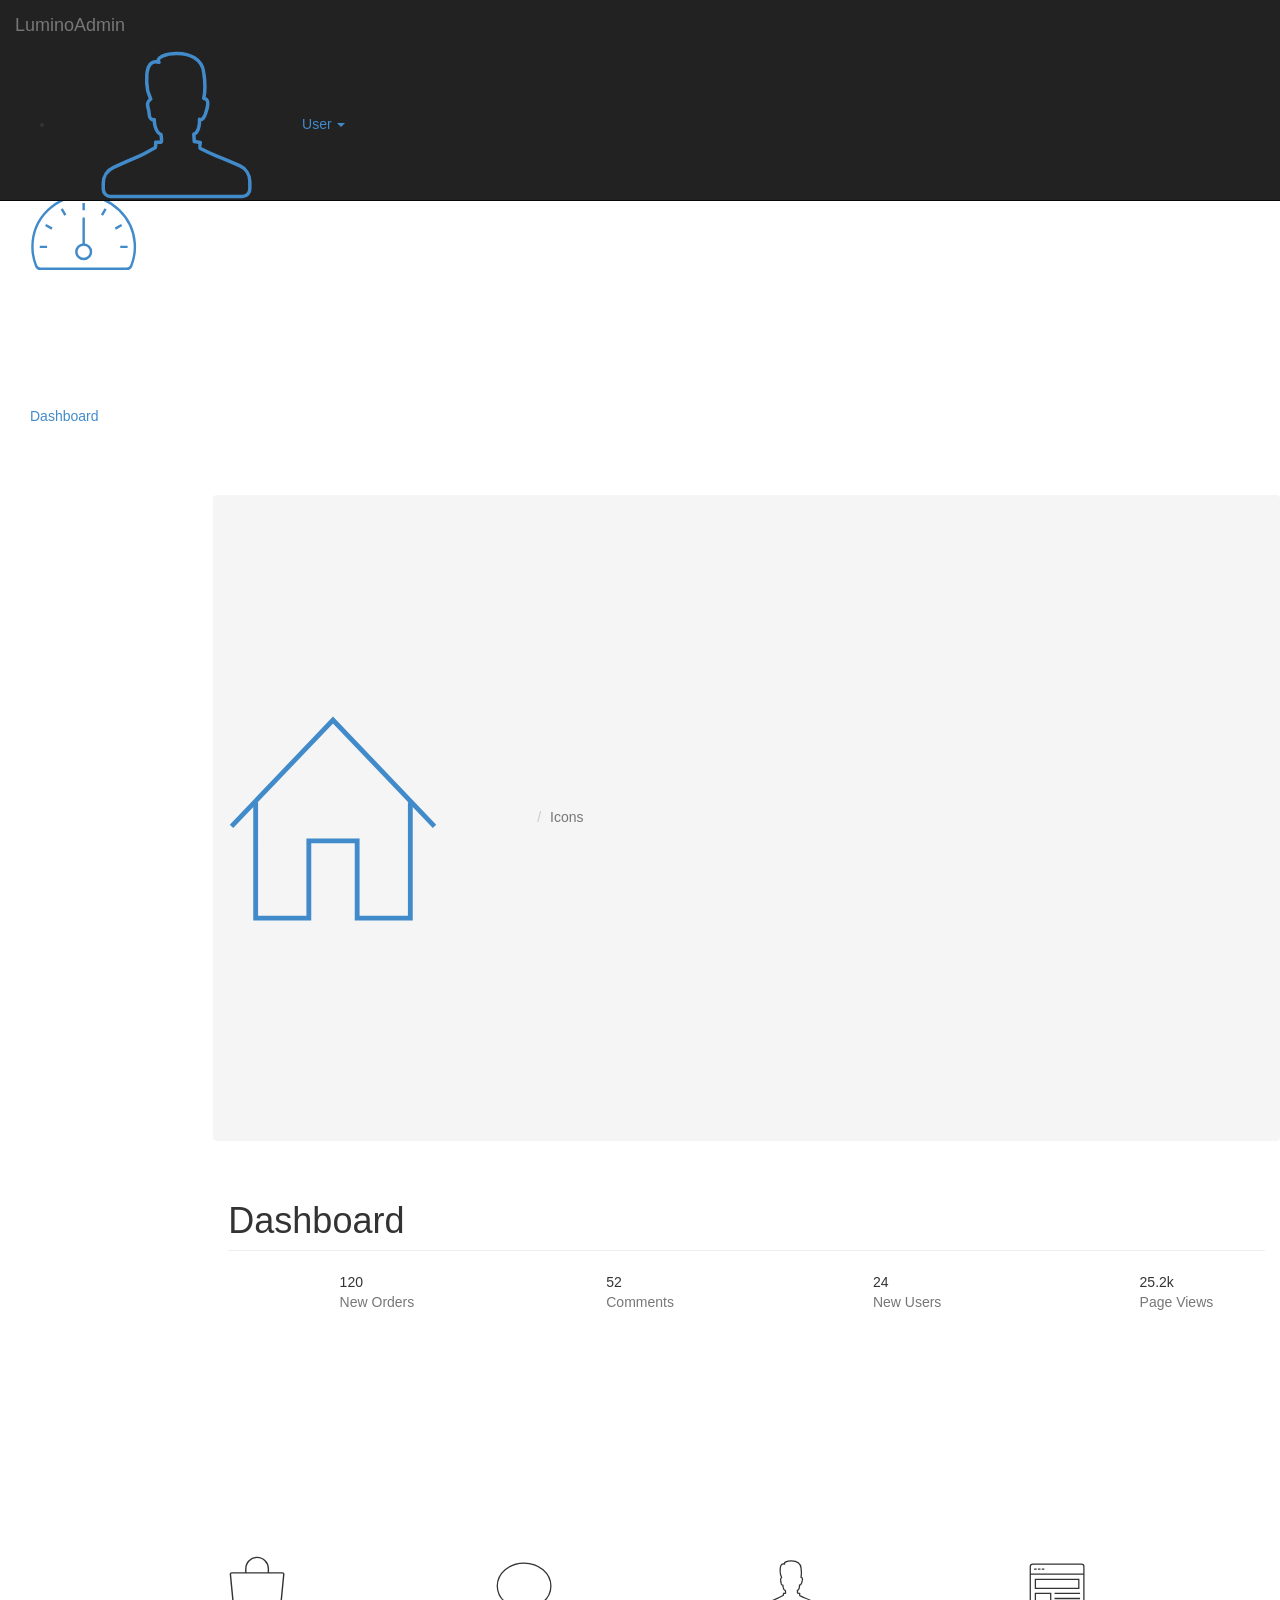
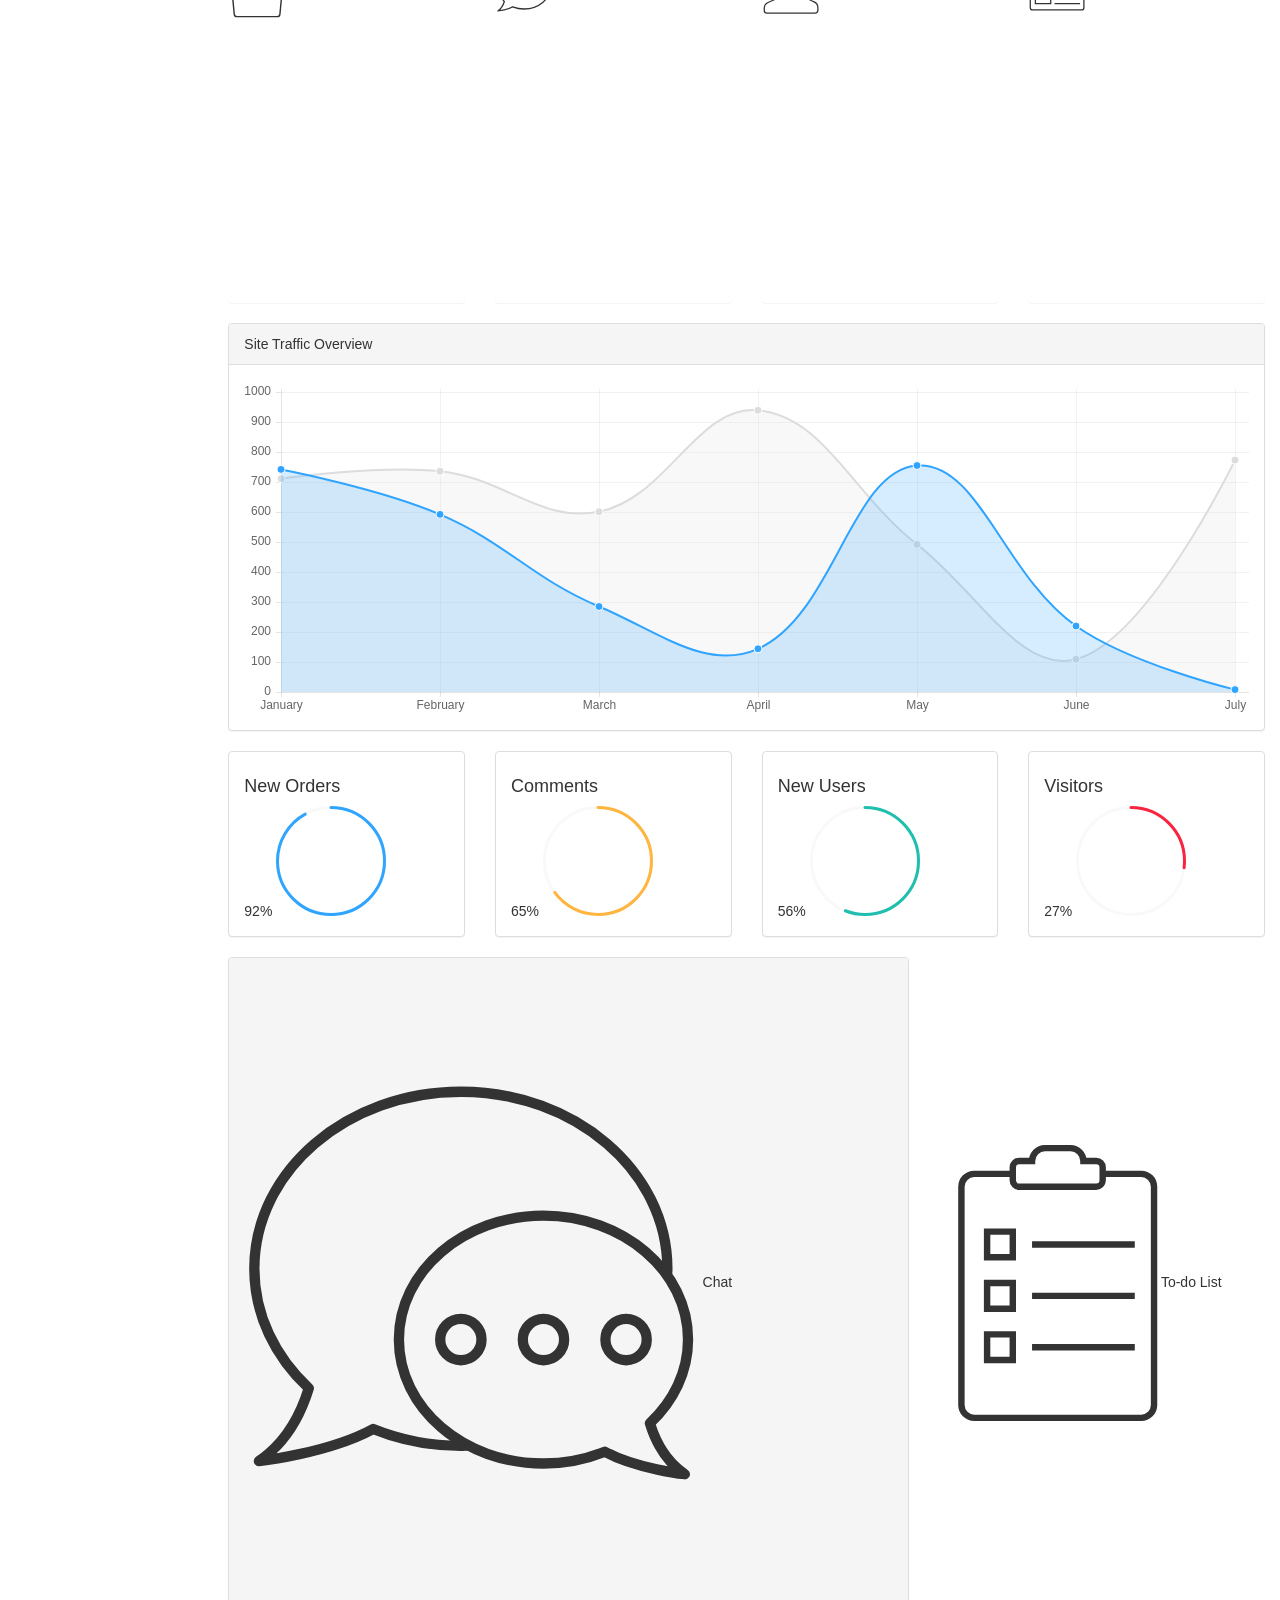
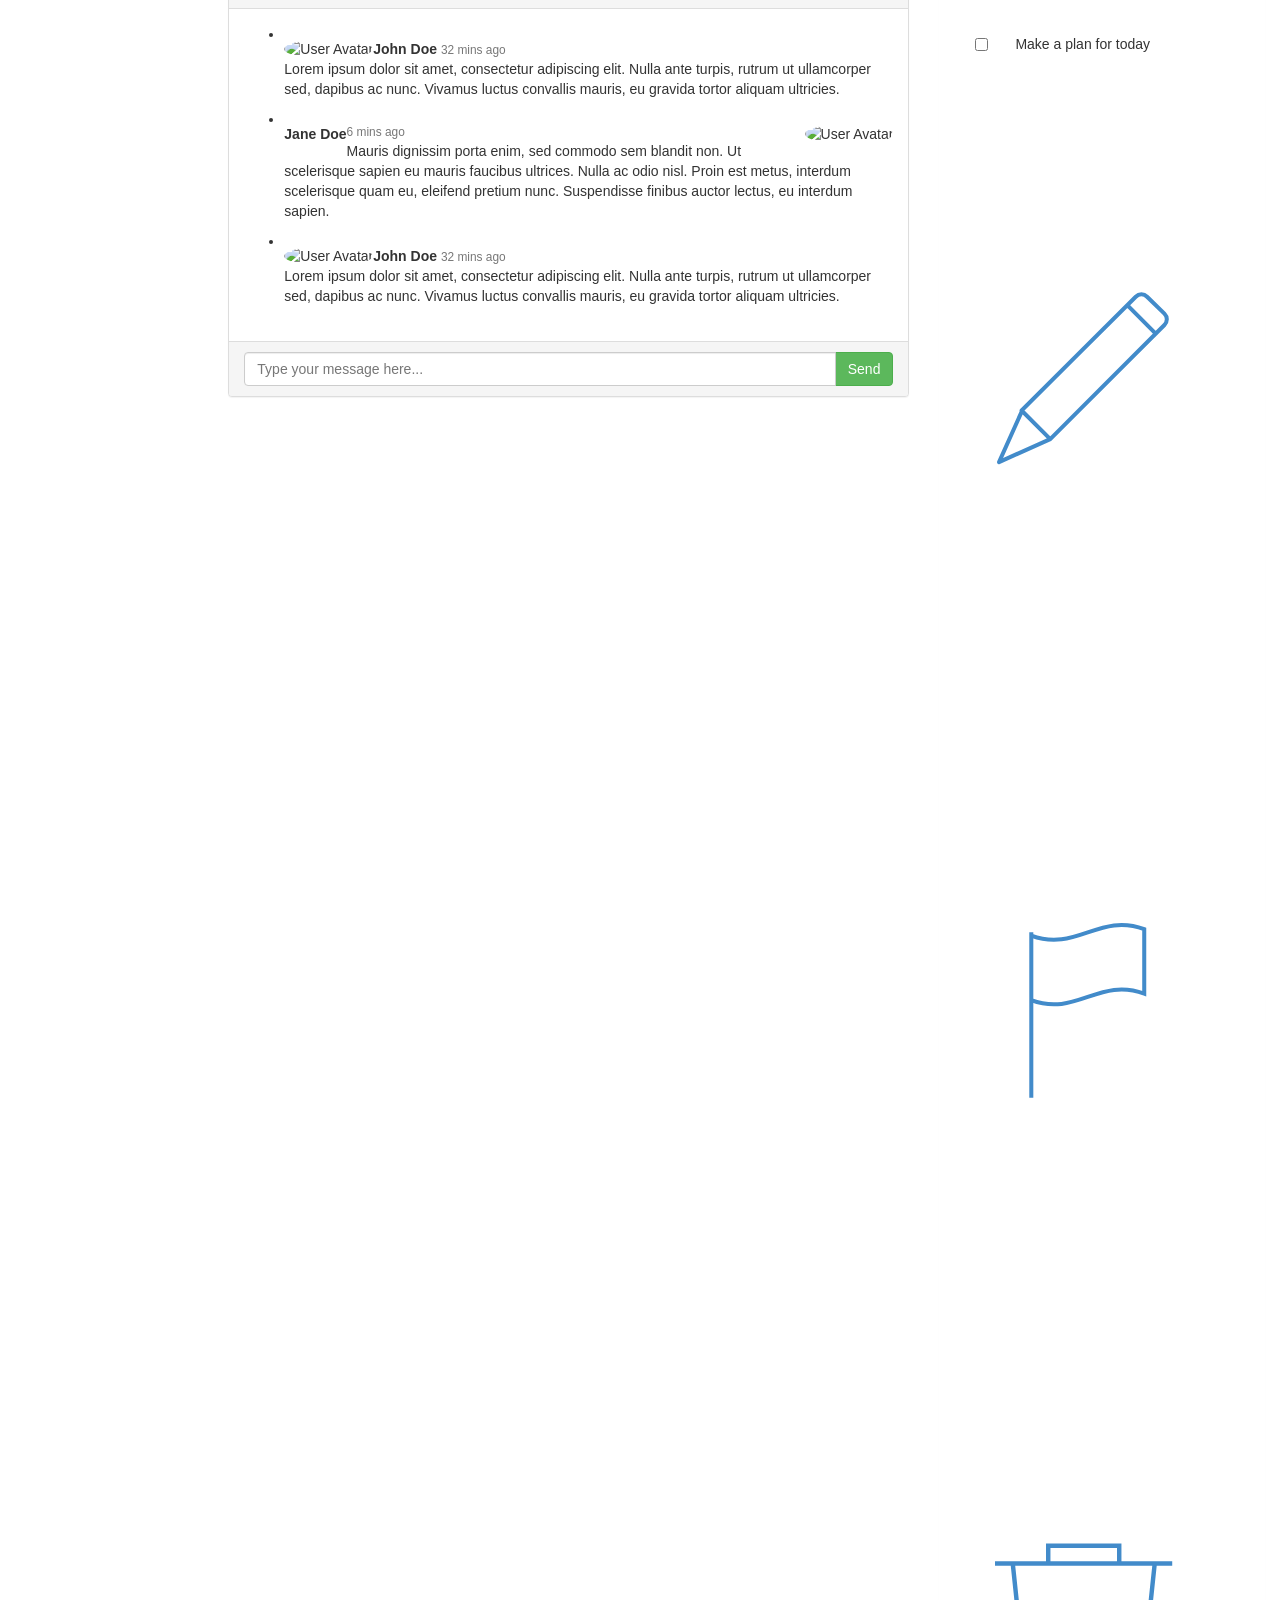
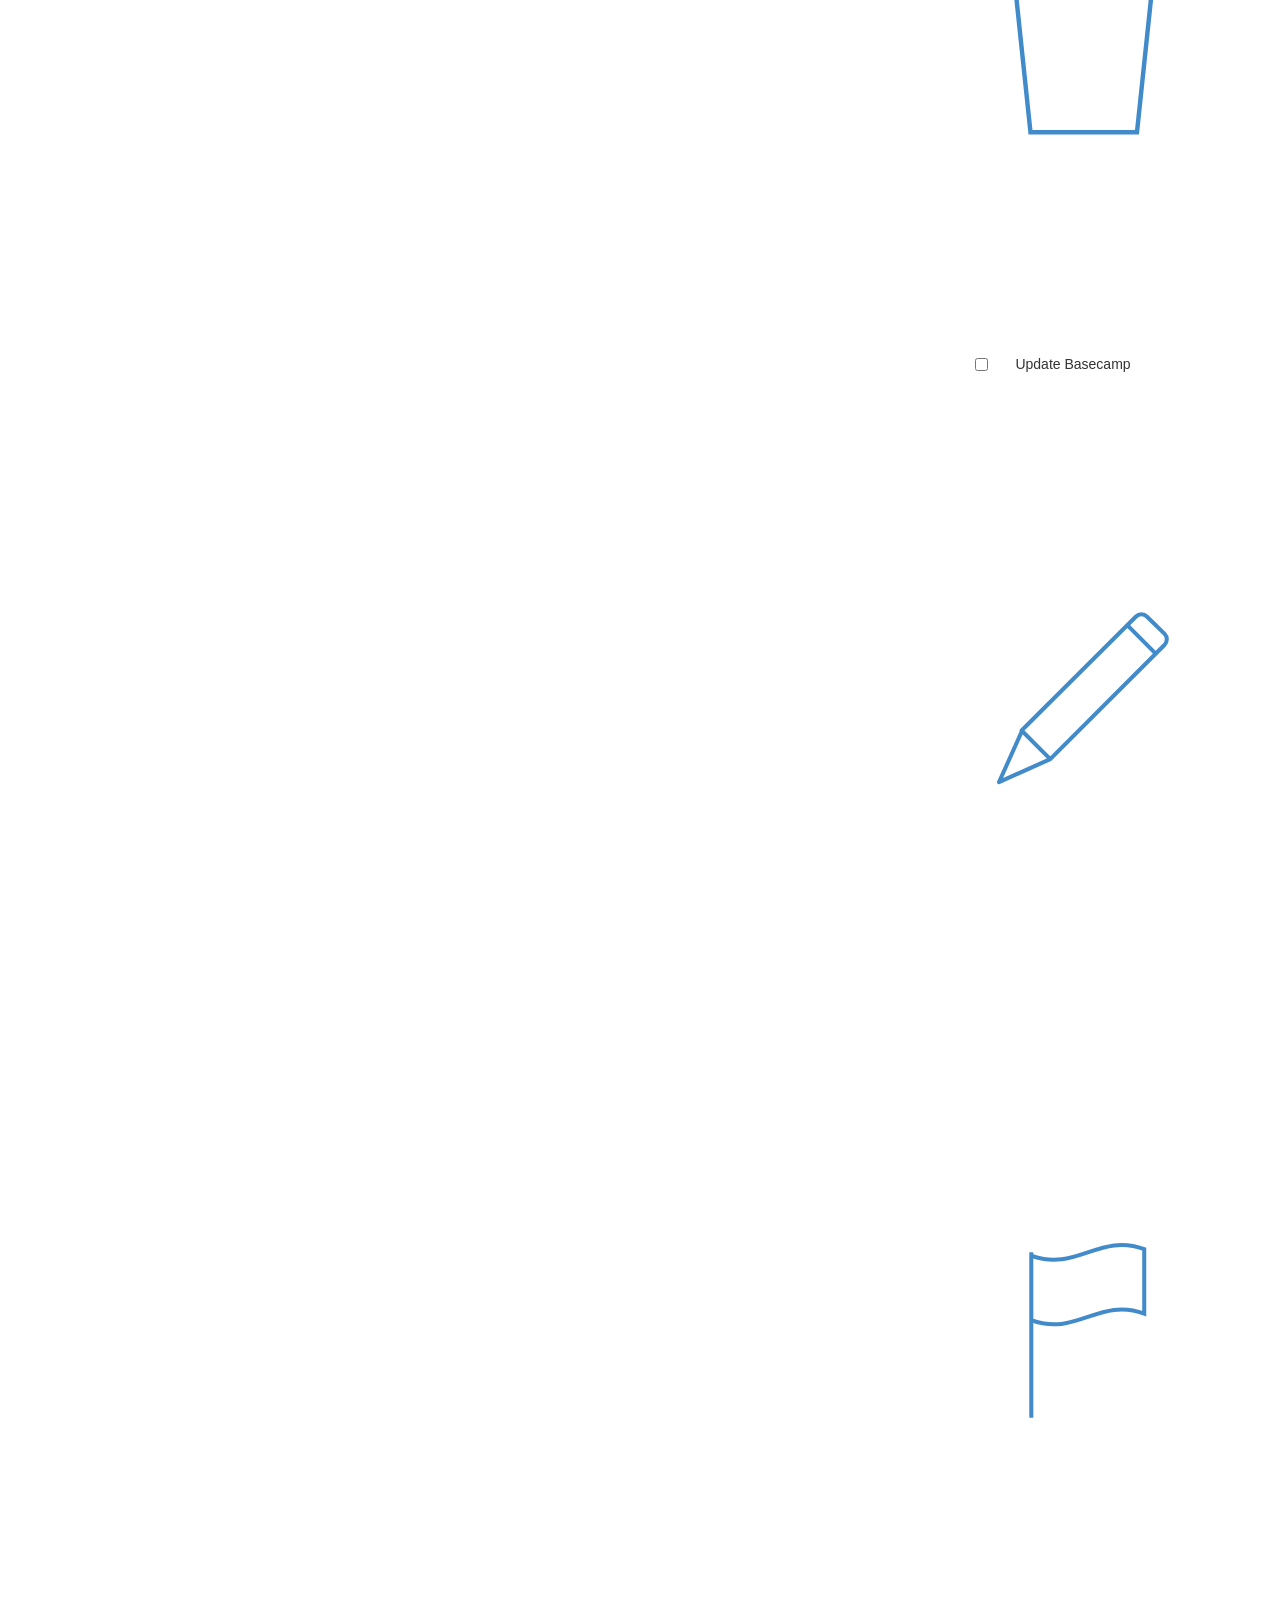
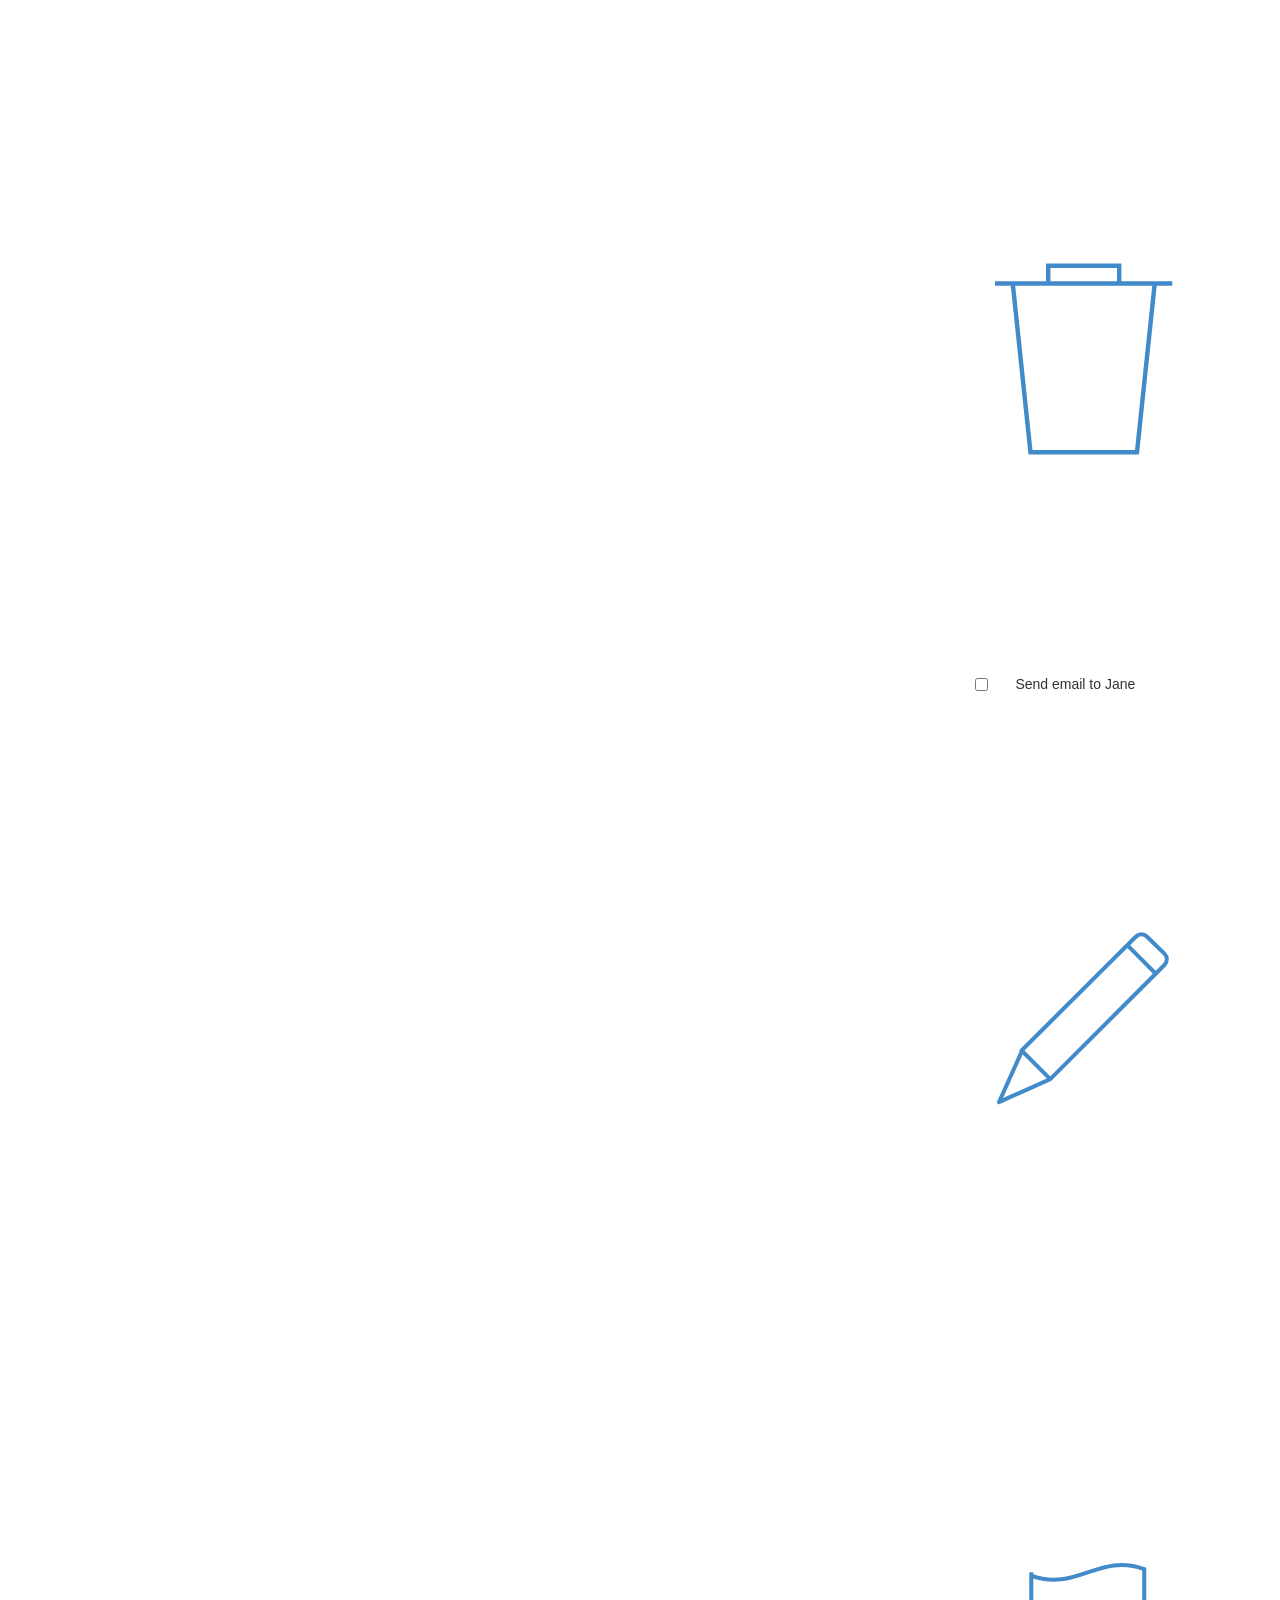
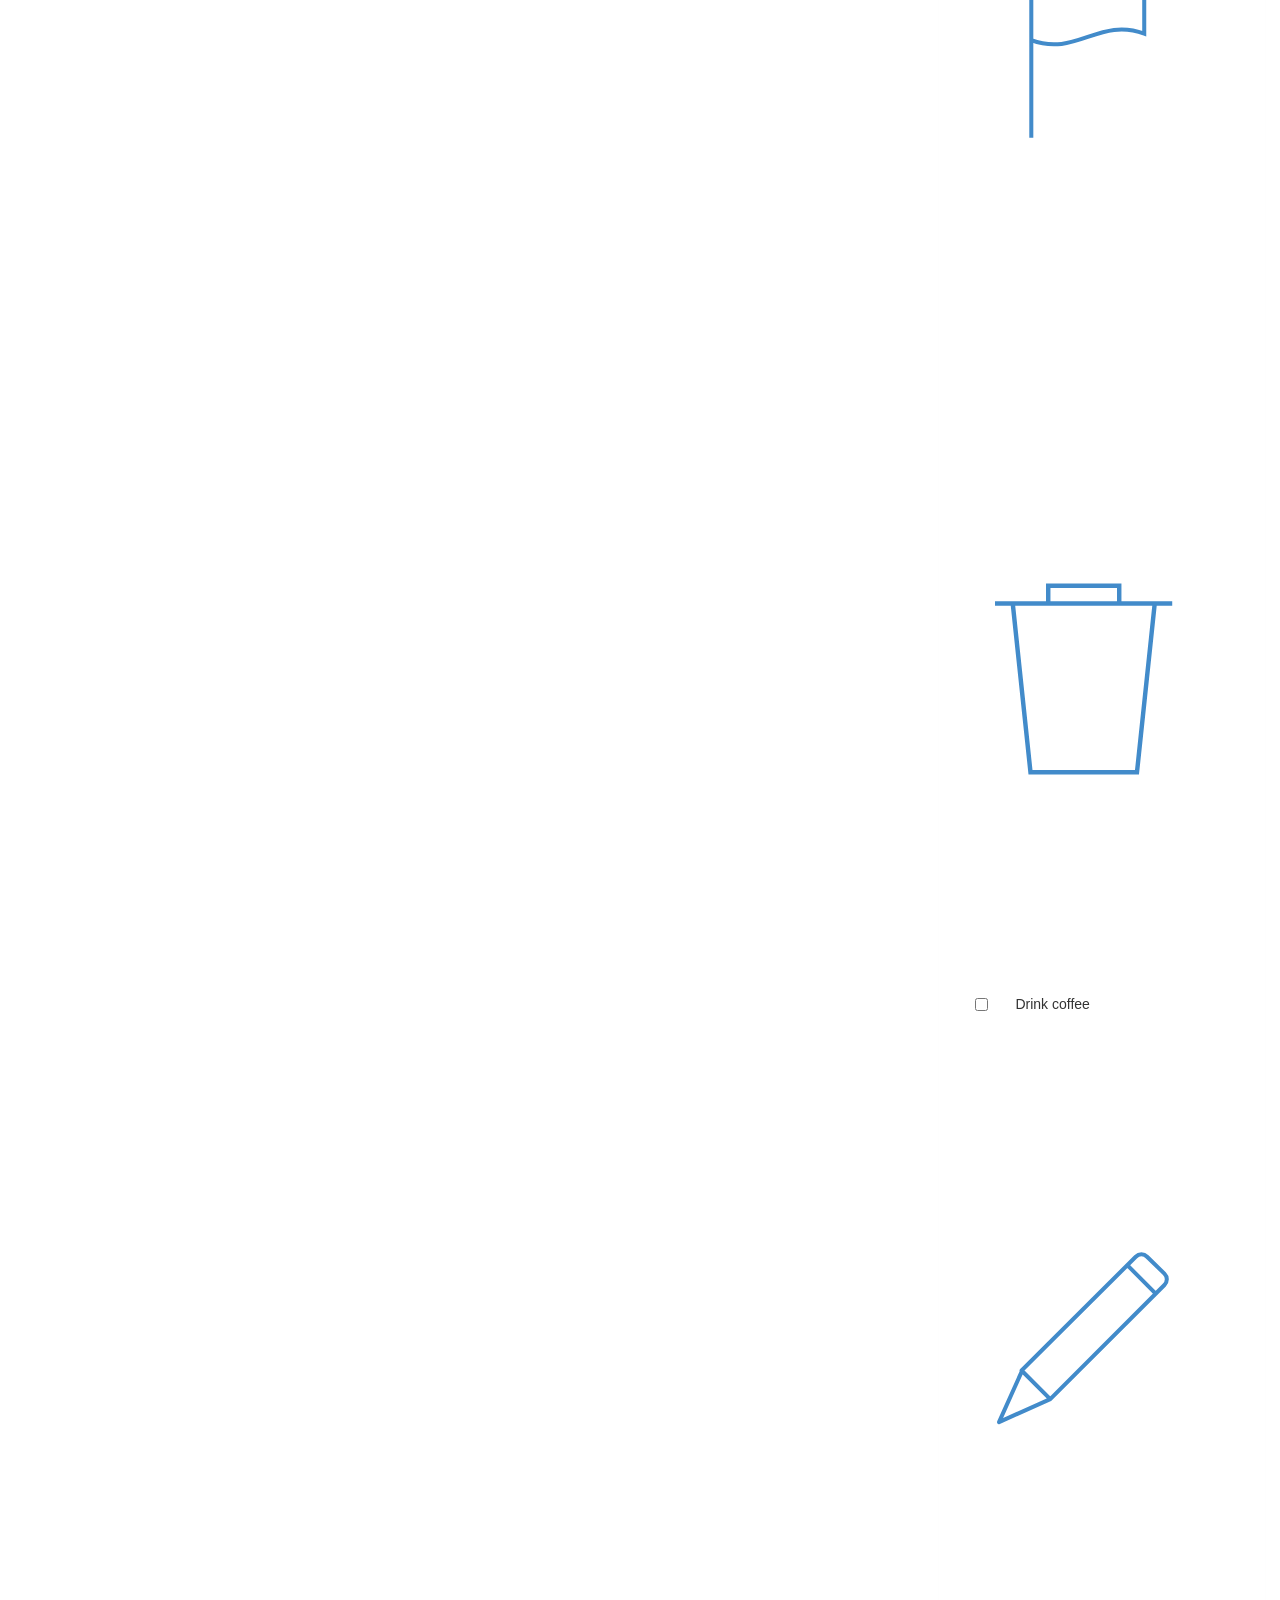
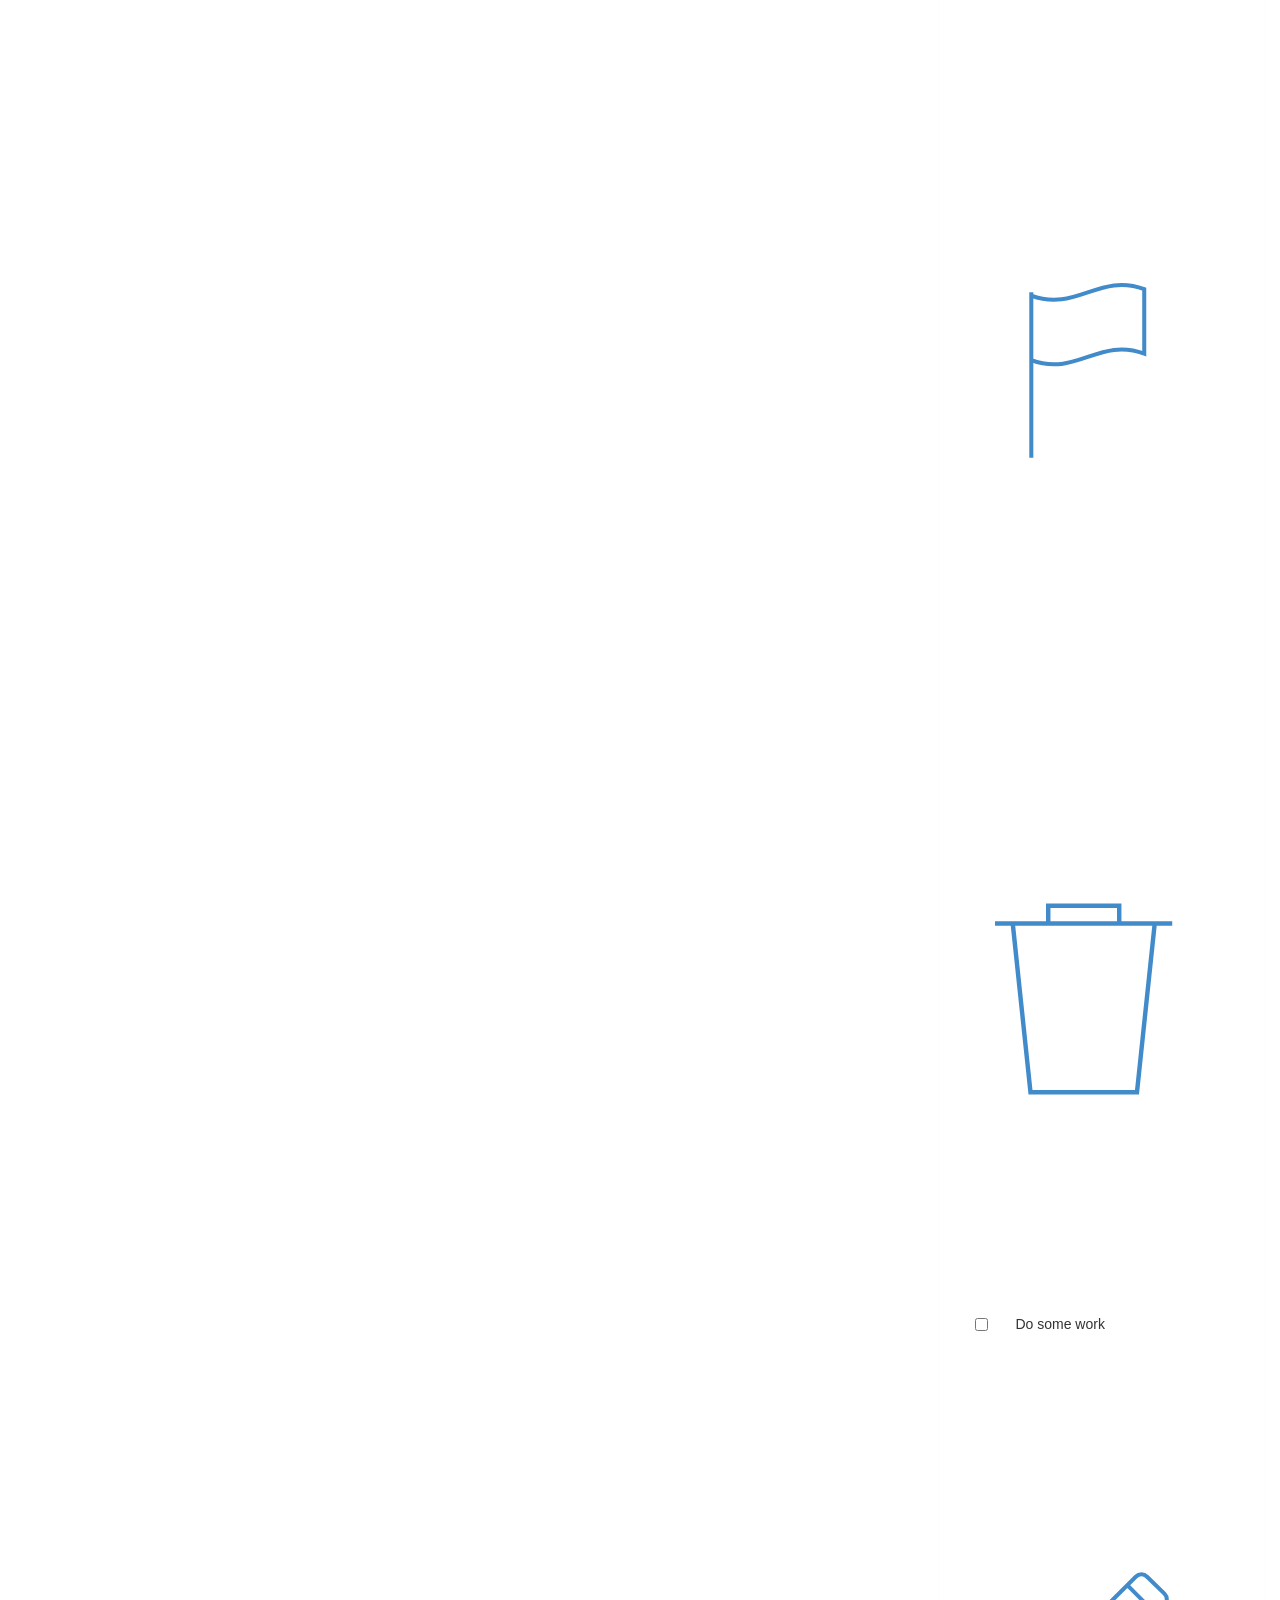
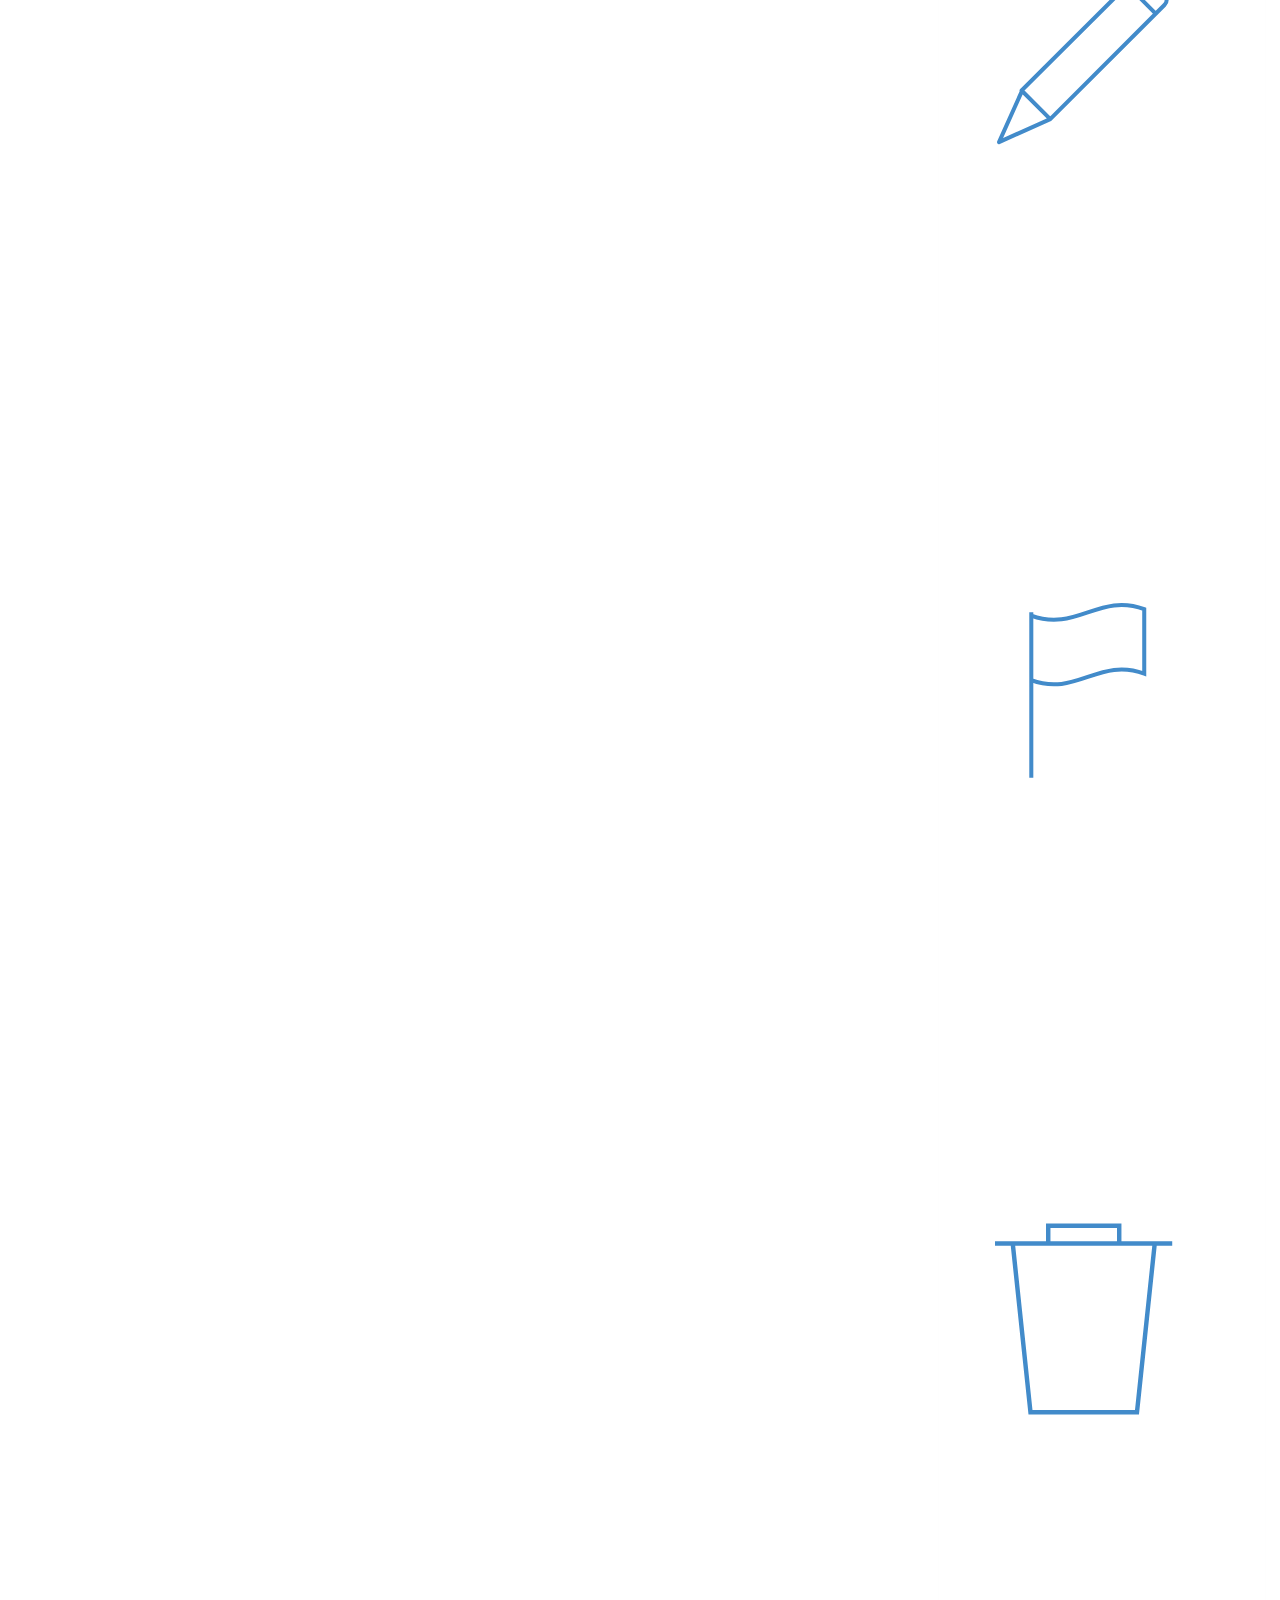
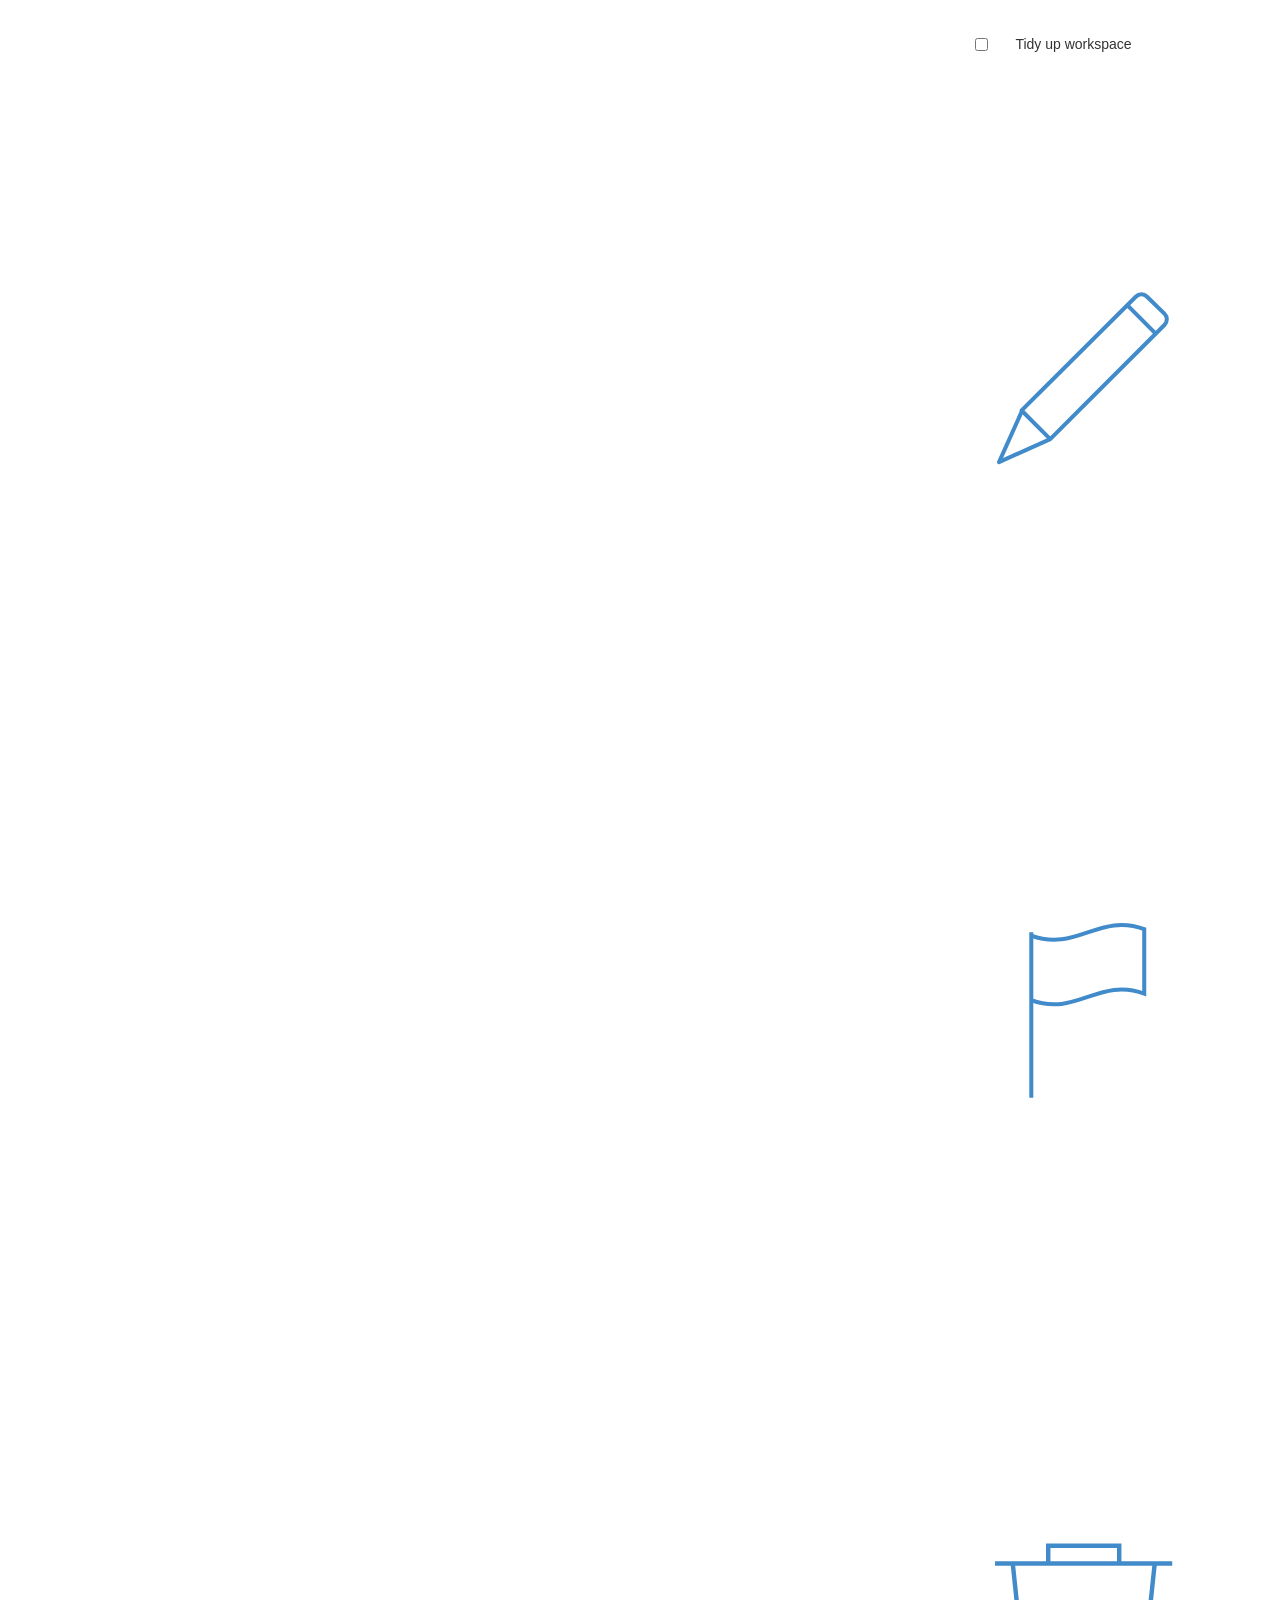
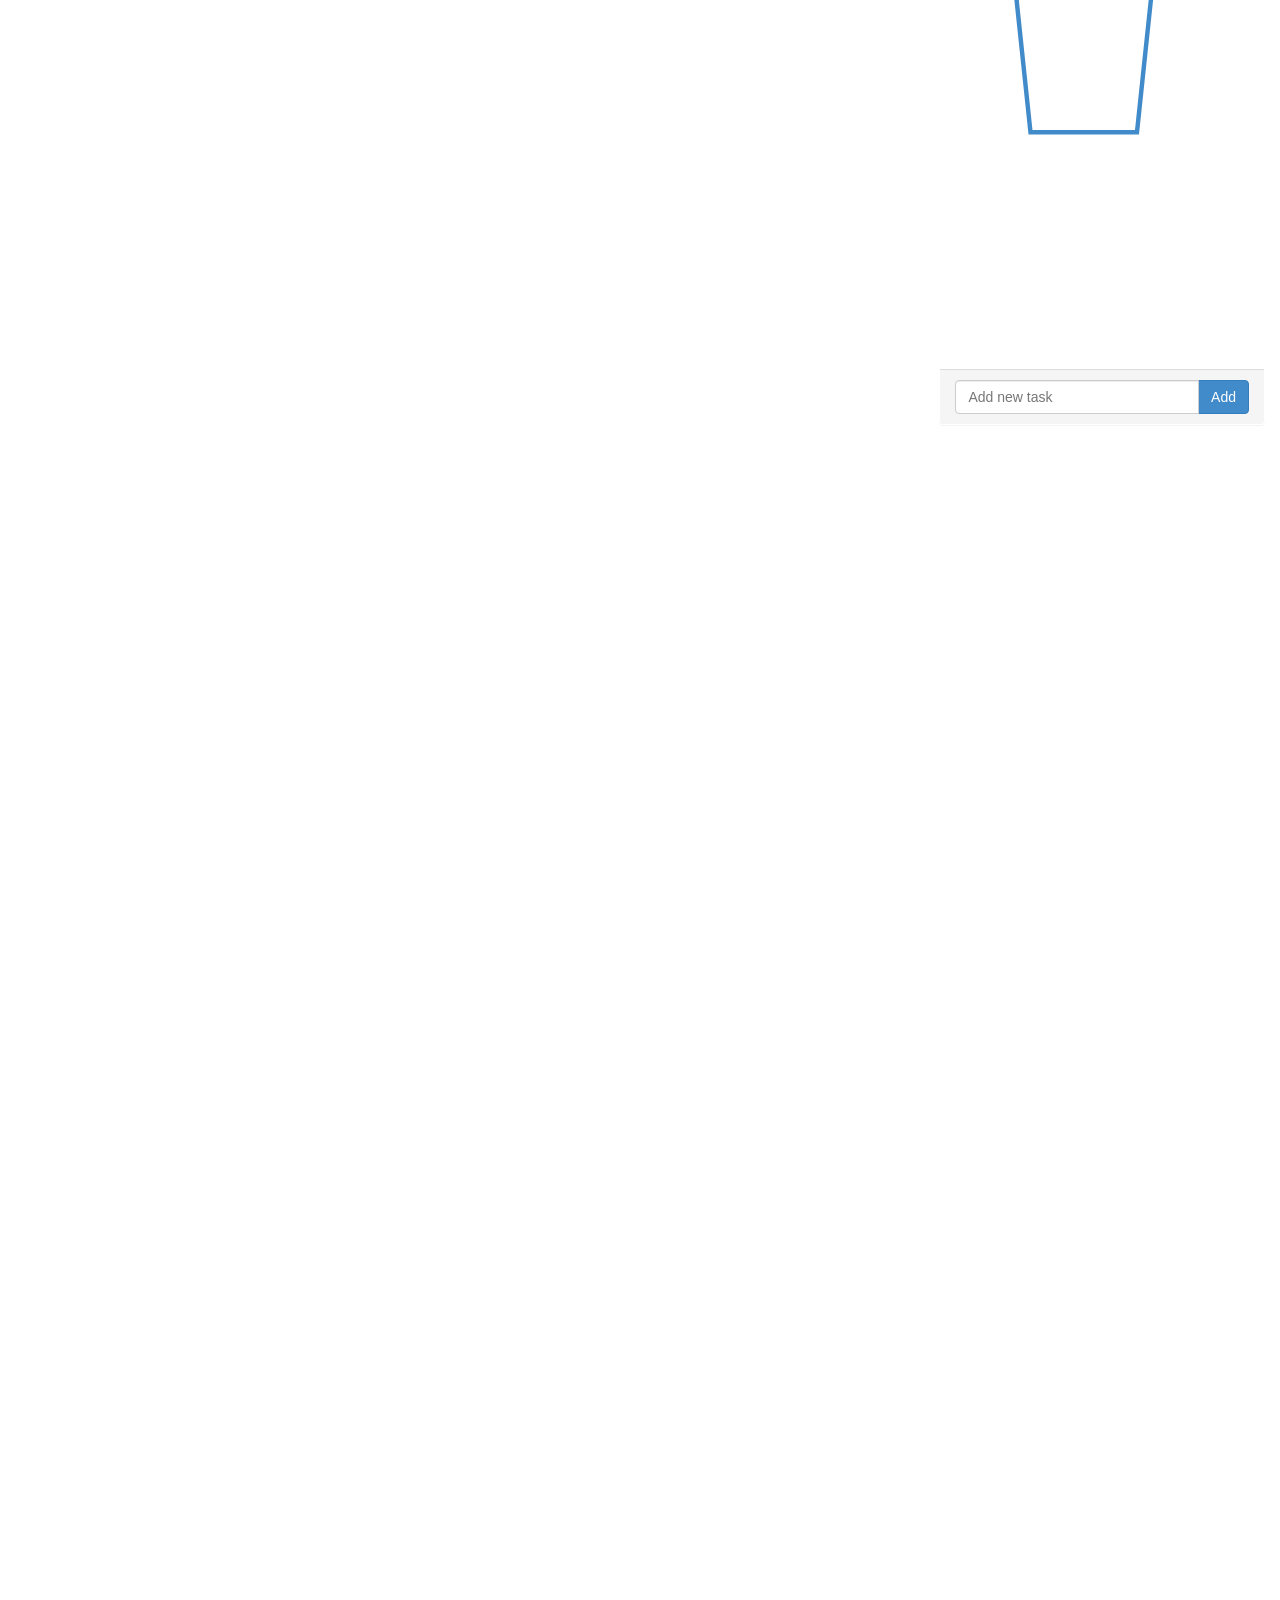
==== assets/index.html @ 972f6ddd "Reset laravel" ====
<<<<<<< HEAD
<!DOCTYPE html>
<html>
<head>
<meta charset="utf-8">
<meta name="viewport" content="width=device-width, initial-scale=1">
<title>Lumino - Dashboard</title>

<link href="css/bootstrap.min.css" rel="stylesheet">
<link href="css/datepicker3.css" rel="stylesheet">
<link href="css/styles.css" rel="stylesheet">

<!--Icons-->
<script src="js/lumino.glyphs.js"></script>

<!--[if lt IE 9]>
<script src="js/html5shiv.js"></script>
<script src="js/respond.min.js"></script>
<![endif]-->

</head>

=======
<!DOCTYPE html>
<html>
<head>
<meta charset="utf-8">
<meta name="viewport" content="width=device-width, initial-scale=1">
<title>Lumino - Dashboard</title>

<link href="css/bootstrap.min.css" rel="stylesheet">
<link href="css/datepicker3.css" rel="stylesheet">
<link href="css/styles.css" rel="stylesheet">

<!--Icons-->
<script src="js/lumino.glyphs.js"></script>

<!--[if lt IE 9]>
<script src="js/html5shiv.js"></script>
<script src="js/respond.min.js"></script>
<![endif]-->

</head>

>>>>>>> b8e1cbd99160a5d4d26af44c4f07da8652b2cd90
<body>
	<nav class="navbar navbar-inverse navbar-fixed-top" role="navigation">
		<div class="container-fluid">
			<div class="navbar-header">
				<button type="button" class="navbar-toggle collapsed" data-toggle="collapse" data-target="#sidebar-collapse">
					<span class="sr-only">Toggle navigation</span>
					<span class="icon-bar"></span>
					<span class="icon-bar"></span>
					<span class="icon-bar"></span>
				</button>
				<a class="navbar-brand" href="#"><span>Lumino</span>Admin</a>
				<ul class="user-menu">
					<li class="dropdown pull-right">
						<a href="#" class="dropdown-toggle" data-toggle="dropdown"><svg class="glyph stroked male-user"><use xlink:href="#stroked-male-user"></use></svg> User <span class="caret"></span></a>
						<ul class="dropdown-menu" role="menu">
							<li><a href="#"><svg class="glyph stroked male-user"><use xlink:href="#stroked-male-user"></use></svg> Profile</a></li>
							<li><a href="#"><svg class="glyph stroked gear"><use xlink:href="#stroked-gear"></use></svg> Settings</a></li>
							<li><a href="#"><svg class="glyph stroked cancel"><use xlink:href="#stroked-cancel"></use></svg> Logout</a></li>
						</ul>
					</li>
				</ul>
			</div>
							
		</div><!-- /.container-fluid -->
	</nav>
		
	<div id="sidebar-collapse" class="col-sm-3 col-lg-2 sidebar">
		<form role="search">
			<div class="form-group">
				<input type="text" class="form-control" placeholder="Search">
			</div>
		</form>
		<ul class="nav menu">
			<li class="active"><a href="index.html"><svg class="glyph stroked dashboard-dial"><use xlink:href="#stroked-dashboard-dial"></use></svg> Dashboard</a></li>
			<li><a href="widgets.html"><svg class="glyph stroked calendar"><use xlink:href="#stroked-calendar"></use></svg> Widgets</a></li>
			<li><a href="charts.html"><svg class="glyph stroked line-graph"><use xlink:href="#stroked-line-graph"></use></svg> Charts</a></li>
			<li><a href="tables.html"><svg class="glyph stroked table"><use xlink:href="#stroked-table"></use></svg> Tables</a></li>
			<li><a href="forms.html"><svg class="glyph stroked pencil"><use xlink:href="#stroked-pencil"></use></svg> Forms</a></li>
			<li><a href="panels.html"><svg class="glyph stroked app-window"><use xlink:href="#stroked-app-window"></use></svg> Alerts &amp; Panels</a></li>
			<li><a href="icons.html"><svg class="glyph stroked star"><use xlink:href="#stroked-star"></use></svg> Icons</a></li>
			<li class="parent ">
				<a href="#">
					<span data-toggle="collapse" href="#sub-item-1"><svg class="glyph stroked chevron-down"><use xlink:href="#stroked-chevron-down"></use></svg></span> Dropdown 
				</a>
				<ul class="children collapse" id="sub-item-1">
					<li>
						<a class="" href="#">
							<svg class="glyph stroked chevron-right"><use xlink:href="#stroked-chevron-right"></use></svg> Sub Item 1
						</a>
					</li>
					<li>
						<a class="" href="#">
							<svg class="glyph stroked chevron-right"><use xlink:href="#stroked-chevron-right"></use></svg> Sub Item 2
						</a>
					</li>
					<li>
						<a class="" href="#">
							<svg class="glyph stroked chevron-right"><use xlink:href="#stroked-chevron-right"></use></svg> Sub Item 3
						</a>
					</li>
				</ul>
			</li>
			<li role="presentation" class="divider"></li>
			<li><a href="login.html"><svg class="glyph stroked male-user"><use xlink:href="#stroked-male-user"></use></svg> Login Page</a></li>
		</ul>

	</div><!--/.sidebar-->
		
	<div class="col-sm-9 col-sm-offset-3 col-lg-10 col-lg-offset-2 main">			
		<div class="row">
			<ol class="breadcrumb">
				<li><a href="#"><svg class="glyph stroked home"><use xlink:href="#stroked-home"></use></svg></a></li>
				<li class="active">Icons</li>
			</ol>
		</div><!--/.row-->
		
		<div class="row">
			<div class="col-lg-12">
				<h1 class="page-header">Dashboard</h1>
			</div>
		</div><!--/.row-->
		
		<div class="row">
			<div class="col-xs-12 col-md-6 col-lg-3">
				<div class="panel panel-blue panel-widget ">
					<div class="row no-padding">
						<div class="col-sm-3 col-lg-5 widget-left">
							<svg class="glyph stroked bag"><use xlink:href="#stroked-bag"></use></svg>
						</div>
						<div class="col-sm-9 col-lg-7 widget-right">
							<div class="large">120</div>
							<div class="text-muted">New Orders</div>
						</div>
					</div>
				</div>
			</div>
			<div class="col-xs-12 col-md-6 col-lg-3">
				<div class="panel panel-orange panel-widget">
					<div class="row no-padding">
						<div class="col-sm-3 col-lg-5 widget-left">
							<svg class="glyph stroked empty-message"><use xlink:href="#stroked-empty-message"></use></svg>
						</div>
						<div class="col-sm-9 col-lg-7 widget-right">
							<div class="large">52</div>
							<div class="text-muted">Comments</div>
						</div>
					</div>
				</div>
			</div>
			<div class="col-xs-12 col-md-6 col-lg-3">
				<div class="panel panel-teal panel-widget">
					<div class="row no-padding">
						<div class="col-sm-3 col-lg-5 widget-left">
							<svg class="glyph stroked male-user"><use xlink:href="#stroked-male-user"></use></svg>
						</div>
						<div class="col-sm-9 col-lg-7 widget-right">
							<div class="large">24</div>
							<div class="text-muted">New Users</div>
						</div>
					</div>
				</div>
			</div>
			<div class="col-xs-12 col-md-6 col-lg-3">
				<div class="panel panel-red panel-widget">
					<div class="row no-padding">
						<div class="col-sm-3 col-lg-5 widget-left">
							<svg class="glyph stroked app-window-with-content"><use xlink:href="#stroked-app-window-with-content"></use></svg>
						</div>
						<div class="col-sm-9 col-lg-7 widget-right">
							<div class="large">25.2k</div>
							<div class="text-muted">Page Views</div>
						</div>
					</div>
				</div>
			</div>
		</div><!--/.row-->
		
		<div class="row">
			<div class="col-lg-12">
				<div class="panel panel-default">
					<div class="panel-heading">Site Traffic Overview</div>
					<div class="panel-body">
						<div class="canvas-wrapper">
							<canvas class="main-chart" id="line-chart" height="200" width="600"></canvas>
						</div>
					</div>
				</div>
			</div>
		</div><!--/.row-->
		
		<div class="row">
			<div class="col-xs-6 col-md-3">
				<div class="panel panel-default">
					<div class="panel-body easypiechart-panel">
						<h4>New Orders</h4>
						<div class="easypiechart" id="easypiechart-blue" data-percent="92" ><span class="percent">92%</span>
						</div>
					</div>
				</div>
			</div>
			<div class="col-xs-6 col-md-3">
				<div class="panel panel-default">
					<div class="panel-body easypiechart-panel">
						<h4>Comments</h4>
						<div class="easypiechart" id="easypiechart-orange" data-percent="65" ><span class="percent">65%</span>
						</div>
					</div>
				</div>
			</div>
			<div class="col-xs-6 col-md-3">
				<div class="panel panel-default">
					<div class="panel-body easypiechart-panel">
						<h4>New Users</h4>
						<div class="easypiechart" id="easypiechart-teal" data-percent="56" ><span class="percent">56%</span>
						</div>
					</div>
				</div>
			</div>
			<div class="col-xs-6 col-md-3">
				<div class="panel panel-default">
					<div class="panel-body easypiechart-panel">
						<h4>Visitors</h4>
						<div class="easypiechart" id="easypiechart-red" data-percent="27" ><span class="percent">27%</span>
						</div>
					</div>
				</div>
			</div>
		</div><!--/.row-->
								
		<div class="row">
			<div class="col-md-8">
			
				<div class="panel panel-default chat">
					<div class="panel-heading" id="accordion"><svg class="glyph stroked two-messages"><use xlink:href="#stroked-two-messages"></use></svg> Chat</div>
					<div class="panel-body">
						<ul>
							<li class="left clearfix">
								<span class="chat-img pull-left">
									<img src="http://placehold.it/80/30a5ff/fff" alt="User Avatar" class="img-circle" />
								</span>
								<div class="chat-body clearfix">
									<div class="header">
										<strong class="primary-font">John Doe</strong> <small class="text-muted">32 mins ago</small>
									</div>
									<p>
										Lorem ipsum dolor sit amet, consectetur adipiscing elit. Nulla ante turpis, rutrum ut ullamcorper sed, dapibus ac nunc. Vivamus luctus convallis mauris, eu gravida tortor aliquam ultricies. 
									</p>
								</div>
							</li>
							<li class="right clearfix">
								<span class="chat-img pull-right">
									<img src="http://placehold.it/80/dde0e6/5f6468" alt="User Avatar" class="img-circle" />
								</span>
								<div class="chat-body clearfix">
									<div class="header">
										<strong class="pull-left primary-font">Jane Doe</strong> <small class="text-muted">6 mins ago</small>
									</div>
									<p>
										Mauris dignissim porta enim, sed commodo sem blandit non. Ut scelerisque sapien eu mauris faucibus ultrices. Nulla ac odio nisl. Proin est metus, interdum scelerisque quam eu, eleifend pretium nunc. Suspendisse finibus auctor lectus, eu interdum sapien.
									</p>
								</div>
							</li>
							<li class="left clearfix">
								<span class="chat-img pull-left">
									<img src="http://placehold.it/80/30a5ff/fff" alt="User Avatar" class="img-circle" />
								</span>
								<div class="chat-body clearfix">
									<div class="header">
										<strong class="primary-font">John Doe</strong> <small class="text-muted">32 mins ago</small>
									</div>
									<p>
										Lorem ipsum dolor sit amet, consectetur adipiscing elit. Nulla ante turpis, rutrum ut ullamcorper sed, dapibus ac nunc. Vivamus luctus convallis mauris, eu gravida tortor aliquam ultricies. 
									</p>
								</div>
							</li>
						</ul>
					</div>
					
					<div class="panel-footer">
						<div class="input-group">
							<input id="btn-input" type="text" class="form-control input-md" placeholder="Type your message here..." />
							<span class="input-group-btn">
								<button class="btn btn-success btn-md" id="btn-chat">Send</button>
							</span>
						</div>
					</div>
				</div>
				
			</div><!--/.col-->
			
			<div class="col-md-4">
			
				<div class="panel panel-blue">
					<div class="panel-heading dark-overlay"><svg class="glyph stroked clipboard-with-paper"><use xlink:href="#stroked-clipboard-with-paper"></use></svg>To-do List</div>
					<div class="panel-body">
						<ul class="todo-list">
						<li class="todo-list-item">
								<div class="checkbox">
									<input type="checkbox" id="checkbox" />
									<label for="checkbox">Make a plan for today</label>
								</div>
								<div class="pull-right action-buttons">
									<a href="#"><svg class="glyph stroked pencil"><use xlink:href="#stroked-pencil"></use></svg></a>
									<a href="#" class="flag"><svg class="glyph stroked flag"><use xlink:href="#stroked-flag"></use></svg></a>
									<a href="#" class="trash"><svg class="glyph stroked trash"><use xlink:href="#stroked-trash"></use></svg></a>
								</div>
							</li>
							<li class="todo-list-item">
								<div class="checkbox">
									<input type="checkbox" id="checkbox" />
									<label for="checkbox">Update Basecamp</label>
								</div>
								<div class="pull-right action-buttons">
									<a href="#"><svg class="glyph stroked pencil"><use xlink:href="#stroked-pencil"></use></svg></a>
									<a href="#" class="flag"><svg class="glyph stroked flag"><use xlink:href="#stroked-flag"></use></svg></a>
									<a href="#" class="trash"><svg class="glyph stroked trash"><use xlink:href="#stroked-trash"></use></svg></a>
								</div>
							</li>
							<li class="todo-list-item">
								<div class="checkbox">
									<input type="checkbox" id="checkbox" />
									<label for="checkbox">Send email to Jane</label>
								</div>
								<div class="pull-right action-buttons">
									<a href="#"><svg class="glyph stroked pencil"><use xlink:href="#stroked-pencil"></use></svg></a>
									<a href="#" class="flag"><svg class="glyph stroked flag"><use xlink:href="#stroked-flag"></use></svg></a>
									<a href="#" class="trash"><svg class="glyph stroked trash"><use xlink:href="#stroked-trash"></use></svg></a>
								</div>
							</li>
							<li class="todo-list-item">
								<div class="checkbox">
									<input type="checkbox" id="checkbox" />
									<label for="checkbox">Drink coffee</label>
								</div>
								<div class="pull-right action-buttons">
									<a href="#"><svg class="glyph stroked pencil"><use xlink:href="#stroked-pencil"></use></svg></a>
									<a href="#" class="flag"><svg class="glyph stroked flag"><use xlink:href="#stroked-flag"></use></svg></a>
									<a href="#" class="trash"><svg class="glyph stroked trash"><use xlink:href="#stroked-trash"></use></svg></a>
								</div>
							</li>
							<li class="todo-list-item">
								<div class="checkbox">
									<input type="checkbox" id="checkbox" />
									<label for="checkbox">Do some work</label>
								</div>
								<div class="pull-right action-buttons">
									<a href="#"><svg class="glyph stroked pencil"><use xlink:href="#stroked-pencil"></use></svg></a>
									<a href="#" class="flag"><svg class="glyph stroked flag"><use xlink:href="#stroked-flag"></use></svg></a>
									<a href="#" class="trash"><svg class="glyph stroked trash"><use xlink:href="#stroked-trash"></use></svg></a>
								</div>
							</li>
							<li class="todo-list-item">
								<div class="checkbox">
									<input type="checkbox" id="checkbox" />
									<label for="checkbox">Tidy up workspace</label>
								</div>
								<div class="pull-right action-buttons">
									<a href="#"><svg class="glyph stroked pencil"><use xlink:href="#stroked-pencil"></use></svg></a>
									<a href="#" class="flag"><svg class="glyph stroked flag"><use xlink:href="#stroked-flag"></use></svg></a>
									<a href="#" class="trash"><svg class="glyph stroked trash"><use xlink:href="#stroked-trash"></use></svg></a>
								</div>
							</li>
						</ul>
					</div>
					<div class="panel-footer">
						<div class="input-group">
							<input id="btn-input" type="text" class="form-control input-md" placeholder="Add new task" />
							<span class="input-group-btn">
								<button class="btn btn-primary btn-md" id="btn-todo">Add</button>
							</span>
						</div>
					</div>
				</div>
								
			</div><!--/.col-->
		</div><!--/.row-->
	</div>	<!--/.main-->

<<<<<<< HEAD
	<script src="js/jquery-1.11.1.min.js"></script>
	<script src="js/bootstrap.min.js"></script>
=======
	<script src="js/jquery-1.11.1.min.js"></script>
	<script src="js/bootstrap.min.js"></script>
>>>>>>> b8e1cbd99160a5d4d26af44c4f07da8652b2cd90
	<script src="js/chart.min.js"></script>
	<script src="js/chart-data.js"></script>
	<script src="js/easypiechart.js"></script>
	<script src="js/easypiechart-data.js"></script>
	<script src="js/bootstrap-datepicker.js"></script>
	<script>
		$('#calendar').datepicker({
		});

		!function ($) {
		    $(document).on("click","ul.nav li.parent > a > span.icon", function(){          
		        $(this).find('em:first').toggleClass("glyphicon-minus");      
		    }); 
		    $(".sidebar span.icon").find('em:first').addClass("glyphicon-plus");
		}(window.jQuery);

		$(window).on('resize', function () {
		  if ($(window).width() > 768) $('#sidebar-collapse').collapse('show')
		})
		$(window).on('resize', function () {
		  if ($(window).width() <= 767) $('#sidebar-collapse').collapse('hide')
		})
	</script>	
<<<<<<< HEAD
</body>

</html>
=======
</body>

</html>
>>>>>>> b8e1cbd99160a5d4d26af44c4f07da8652b2cd90
---- assets/css/datepicker3.css ----
/*!
 * Datepicker for Bootstrap
 *
 * Copyright 2012 Stefan Petre
 * Improvements by Andrew Rowls
 * Licensed under the Apache License v2.0
 * http://www.apache.org/licenses/LICENSE-2.0
 *
 */
.datepicker {
  padding: 4px;
  border-radius: 4px;
  direction: ltr;
  /*.dow {
		border-top: 1px solid #ddd !important;
	}*/
}
.datepicker-inline {
  width: 220px;
}
.datepicker.datepicker-rtl {
  direction: rtl;
}
.datepicker.datepicker-rtl table tr td span {
  float: right;
}
.datepicker-dropdown {
  top: 0;
  left: 0;
}
.datepicker-dropdown:before {
  content: '';
  display: inline-block;
  border-left: 7px solid transparent;
  border-right: 7px solid transparent;
  border-bottom: 7px solid #ccc;
  border-top: 0;
  border-bottom-color: rgba(0, 0, 0, 0.2);
  position: absolute;
}
.datepicker-dropdown:after {
  content: '';
  display: inline-block;
  border-left: 6px solid transparent;
  border-right: 6px solid transparent;
  border-bottom: 6px solid #fff;
  border-top: 0;
  position: absolute;
}
.datepicker-dropdown.datepicker-orient-left:before {
  left: 6px;
}
.datepicker-dropdown.datepicker-orient-left:after {
  left: 7px;
}
.datepicker-dropdown.datepicker-orient-right:before {
  right: 6px;
}
.datepicker-dropdown.datepicker-orient-right:after {
  right: 7px;
}
.datepicker-dropdown.datepicker-orient-top:before {
  top: -7px;
}
.datepicker-dropdown.datepicker-orient-top:after {
  top: -6px;
}
.datepicker-dropdown.datepicker-orient-bottom:before {
  bottom: -7px;
  border-bottom: 0;
  border-top: 7px solid #999;
}
.datepicker-dropdown.datepicker-orient-bottom:after {
  bottom: -6px;
  border-bottom: 0;
  border-top: 6px solid #fff;
}
.datepicker > div {
  display: none;
}
.datepicker.days div.datepicker-days {
  display: block;
}
.datepicker.months div.datepicker-months {
  display: block;
}
.datepicker.years div.datepicker-years {
  display: block;
}
.datepicker table {
  margin: 0;
  -webkit-touch-callout: none;
  -webkit-user-select: none;
  -khtml-user-select: none;
  -moz-user-select: none;
  -ms-user-select: none;
  user-select: none;
}
.datepicker table tr td,
.datepicker table tr th {
  text-align: center;
  width: 30px;
  height: 30px;
  border-radius: 4px;
  border: none;
}
.table-striped .datepicker table tr td,
.table-striped .datepicker table tr th {
  background-color: transparent;
}
.datepicker table tr td.day:hover,
.datepicker table tr td.day.focused {
  background: #eeeeee;
  cursor: pointer;
}
.datepicker table tr td.old,
.datepicker table tr td.new {
  color: #999999;
}
.datepicker table tr td.disabled,
.datepicker table tr td.disabled:hover {
  background: none;
  color: #999999;
  cursor: default;
}
.datepicker table tr td.today,
.datepicker table tr td.today:hover,
.datepicker table tr td.today.disabled,
.datepicker table tr td.today.disabled:hover {
  color: #000000;
  background-color: #ffdb99;
  border-color: #ffb733;
}
.datepicker table tr td.today:hover,
.datepicker table tr td.today:hover:hover,
.datepicker table tr td.today.disabled:hover,
.datepicker table tr td.today.disabled:hover:hover,
.datepicker table tr td.today:focus,
.datepicker table tr td.today:hover:focus,
.datepicker table tr td.today.disabled:focus,
.datepicker table tr td.today.disabled:hover:focus,
.datepicker table tr td.today:active,
.datepicker table tr td.today:hover:active,
.datepicker table tr td.today.disabled:active,
.datepicker table tr td.today.disabled:hover:active,
.datepicker table tr td.today.active,
.datepicker table tr td.today:hover.active,
.datepicker table tr td.today.disabled.active,
.datepicker table tr td.today.disabled:hover.active,
.open .dropdown-toggle.datepicker table tr td.today,
.open .dropdown-toggle.datepicker table tr td.today:hover,
.open .dropdown-toggle.datepicker table tr td.today.disabled,
.open .dropdown-toggle.datepicker table tr td.today.disabled:hover {
  color: #000000;
  background-color: #ffcd70;
  border-color: #f59e00;
}
.datepicker table tr td.today:active,
.datepicker table tr td.today:hover:active,
.datepicker table tr td.today.disabled:active,
.datepicker table tr td.today.disabled:hover:active,
.datepicker table tr td.today.active,
.datepicker table tr td.today:hover.active,
.datepicker table tr td.today.disabled.active,
.datepicker table tr td.today.disabled:hover.active,
.open .dropdown-toggle.datepicker table tr td.today,
.open .dropdown-toggle.datepicker table tr td.today:hover,
.open .dropdown-toggle.datepicker table tr td.today.disabled,
.open .dropdown-toggle.datepicker table tr td.today.disabled:hover {
  background-image: none;
}
.datepicker table tr td.today.disabled,
.datepicker table tr td.today:hover.disabled,
.datepicker table tr td.today.disabled.disabled,
.datepicker table tr td.today.disabled:hover.disabled,
.datepicker table tr td.today[disabled],
.datepicker table tr td.today:hover[disabled],
.datepicker table tr td.today.disabled[disabled],
.datepicker table tr td.today.disabled:hover[disabled],
fieldset[disabled] .datepicker table tr td.today,
fieldset[disabled] .datepicker table tr td.today:hover,
fieldset[disabled] .datepicker table tr td.today.disabled,
fieldset[disabled] .datepicker table tr td.today.disabled:hover,
.datepicker table tr td.today.disabled:hover,
.datepicker table tr td.today:hover.disabled:hover,
.datepicker table tr td.today.disabled.disabled:hover,
.datepicker table tr td.today.disabled:hover.disabled:hover,
.datepicker table tr td.today[disabled]:hover,
.datepicker table tr td.today:hover[disabled]:hover,
.datepicker table tr td.today.disabled[disabled]:hover,
.datepicker table tr td.today.disabled:hover[disabled]:hover,
fieldset[disabled] .datepicker table tr td.today:hover,
fieldset[disabled] .datepicker table tr td.today:hover:hover,
fieldset[disabled] .datepicker table tr td.today.disabled:hover,
fieldset[disabled] .datepicker table tr td.today.disabled:hover:hover,
.datepicker table tr td.today.disabled:focus,
.datepicker table tr td.today:hover.disabled:focus,
.datepicker table tr td.today.disabled.disabled:focus,
.datepicker table tr td.today.disabled:hover.disabled:focus,
.datepicker table tr td.today[disabled]:focus,
.datepicker table tr td.today:hover[disabled]:focus,
.datepicker table tr td.today.disabled[disabled]:focus,
.datepicker table tr td.today.disabled:hover[disabled]:focus,
fieldset[disabled] .datepicker table tr td.today:focus,
fieldset[disabled] .datepicker table tr td.today:hover:focus,
fieldset[disabled] .datepicker table tr td.today.disabled:focus,
fieldset[disabled] .datepicker table tr td.today.disabled:hover:focus,
.datepicker table tr td.today.disabled:active,
.datepicker table tr td.today:hover.disabled:active,
.datepicker table tr td.today.disabled.disabled:active,
.datepicker table tr td.today.disabled:hover.disabled:active,
.datepicker table tr td.today[disabled]:active,
.datepicker table tr td.today:hover[disabled]:active,
.datepicker table tr td.today.disabled[disabled]:active,
.datepicker table tr td.today.disabled:hover[disabled]:active,
fieldset[disabled] .datepicker table tr td.today:active,
fieldset[disabled] .datepicker table tr td.today:hover:active,
fieldset[disabled] .datepicker table tr td.today.disabled:active,
fieldset[disabled] .datepicker table tr td.today.disabled:hover:active,
.datepicker table tr td.today.disabled.active,
.datepicker table tr td.today:hover.disabled.active,
.datepicker table tr td.today.disabled.disabled.active,
.datepicker table tr td.today.disabled:hover.disabled.active,
.datepicker table tr td.today[disabled].active,
.datepicker table tr td.today:hover[disabled].active,
.datepicker table tr td.today.disabled[disabled].active,
.datepicker table tr td.today.disabled:hover[disabled].active,
fieldset[disabled] .datepicker table tr td.today.active,
fieldset[disabled] .datepicker table tr td.today:hover.active,
fieldset[disabled] .datepicker table tr td.today.disabled.active,
fieldset[disabled] .datepicker table tr td.today.disabled:hover.active {
  background-color: #ffdb99;
  border-color: #ffb733;
}
.datepicker table tr td.today:hover:hover {
  color: #000;
}
.datepicker table tr td.today.active:hover {
  color: #fff;
}
.datepicker table tr td.range,
.datepicker table tr td.range:hover,
.datepicker table tr td.range.disabled,
.datepicker table tr td.range.disabled:hover {
  background: #eeeeee;
  border-radius: 0;
}
.datepicker table tr td.range.today,
.datepicker table tr td.range.today:hover,
.datepicker table tr td.range.today.disabled,
.datepicker table tr td.range.today.disabled:hover {
  color: #000000;
  background-color: #f7ca77;
  border-color: #f1a417;
  border-radius: 0;
}
.datepicker table tr td.range.today:hover,
.datepicker table tr td.range.today:hover:hover,
.datepicker table tr td.range.today.disabled:hover,
.datepicker table tr td.range.today.disabled:hover:hover,
.datepicker table tr td.range.today:focus,
.datepicker table tr td.range.today:hover:focus,
.datepicker table tr td.range.today.disabled:focus,
.datepicker table tr td.range.today.disabled:hover:focus,
.datepicker table tr td.range.today:active,
.datepicker table tr td.range.today:hover:active,
.datepicker table tr td.range.today.disabled:active,
.datepicker table tr td.range.today.disabled:hover:active,
.datepicker table tr td.range.today.active,
.datepicker table tr td.range.today:hover.active,
.datepicker table tr td.range.today.disabled.active,
.datepicker table tr td.range.today.disabled:hover.active,
.open .dropdown-toggle.datepicker table tr td.range.today,
.open .dropdown-toggle.datepicker table tr td.range.today:hover,
.open .dropdown-toggle.datepicker table tr td.range.today.disabled,
.open .dropdown-toggle.datepicker table tr td.range.today.disabled:hover {
  color: #000000;
  background-color: #f4bb51;
  border-color: #bf800c;
}
.datepicker table tr td.range.today:active,
.datepicker table tr td.range.today:hover:active,
.datepicker table tr td.range.today.disabled:active,
.datepicker table tr td.range.today.disabled:hover:active,
.datepicker table tr td.range.today.active,
.datepicker table tr td.range.today:hover.active,
.datepicker table tr td.range.today.disabled.active,
.datepicker table tr td.range.today.disabled:hover.active,
.open .dropdown-toggle.datepicker table tr td.range.today,
.open .dropdown-toggle.datepicker table tr td.range.today:hover,
.open .dropdown-toggle.datepicker table tr td.range.today.disabled,
.open .dropdown-toggle.datepicker table tr td.range.today.disabled:hover {
  background-image: none;
}
.datepicker table tr td.range.today.disabled,
.datepicker table tr td.range.today:hover.disabled,
.datepicker table tr td.range.today.disabled.disabled,
.datepicker table tr td.range.today.disabled:hover.disabled,
.datepicker table tr td.range.today[disabled],
.datepicker table tr td.range.today:hover[disabled],
.datepicker table tr td.range.today.disabled[disabled],
.datepicker table tr td.range.today.disabled:hover[disabled],
fieldset[disabled] .datepicker table tr td.range.today,
fieldset[disabled] .datepicker table tr td.range.today:hover,
fieldset[disabled] .datepicker table tr td.range.today.disabled,
fieldset[disabled] .datepicker table tr td.range.today.disabled:hover,
.datepicker table tr td.range.today.disabled:hover,
.datepicker table tr td.range.today:hover.disabled:hover,
.datepicker table tr td.range.today.disabled.disabled:hover,
.datepicker table tr td.range.today.disabled:hover.disabled:hover,
.datepicker table tr td.range.today[disabled]:hover,
.datepicker table tr td.range.today:hover[disabled]:hover,
.datepicker table tr td.range.today.disabled[disabled]:hover,
.datepicker table tr td.range.today.disabled:hover[disabled]:hover,
fieldset[disabled] .datepicker table tr td.range.today:hover,
fieldset[disabled] .datepicker table tr td.range.today:hover:hover,
fieldset[disabled] .datepicker table tr td.range.today.disabled:hover,
fieldset[disabled] .datepicker table tr td.range.today.disabled:hover:hover,
.datepicker table tr td.range.today.disabled:focus,
.datepicker table tr td.range.today:hover.disabled:focus,
.datepicker table tr td.range.today.disabled.disabled:focus,
.datepicker table tr td.range.today.disabled:hover.disabled:focus,
.datepicker table tr td.range.today[disabled]:focus,
.datepicker table tr td.range.today:hover[disabled]:focus,
.datepicker table tr td.range.today.disabled[disabled]:focus,
.datepicker table tr td.range.today.disabled:hover[disabled]:focus,
fieldset[disabled] .datepicker table tr td.range.today:focus,
fieldset[disabled] .datepicker table tr td.range.today:hover:focus,
fieldset[disabled] .datepicker table tr td.range.today.disabled:focus,
fieldset[disabled] .datepicker table tr td.range.today.disabled:hover:focus,
.datepicker table tr td.range.today.disabled:active,
.datepicker table tr td.range.today:hover.disabled:active,
.datepicker table tr td.range.today.disabled.disabled:active,
.datepicker table tr td.range.today.disabled:hover.disabled:active,
.datepicker table tr td.range.today[disabled]:active,
.datepicker table tr td.range.today:hover[disabled]:active,
.datepicker table tr td.range.today.disabled[disabled]:active,
.datepicker table tr td.range.today.disabled:hover[disabled]:active,
fieldset[disabled] .datepicker table tr td.range.today:active,
fieldset[disabled] .datepicker table tr td.range.today:hover:active,
fieldset[disabled] .datepicker table tr td.range.today.disabled:active,
fieldset[disabled] .datepicker table tr td.range.today.disabled:hover:active,
.datepicker table tr td.range.today.disabled.active,
.datepicker table tr td.range.today:hover.disabled.active,
.datepicker table tr td.range.today.disabled.disabled.active,
.datepicker table tr td.range.today.disabled:hover.disabled.active,
.datepicker table tr td.range.today[disabled].active,
.datepicker table tr td.range.today:hover[disabled].active,
.datepicker table tr td.range.today.disabled[disabled].active,
.datepicker table tr td.range.today.disabled:hover[disabled].active,
fieldset[disabled] .datepicker table tr td.range.today.active,
fieldset[disabled] .datepicker table tr td.range.today:hover.active,
fieldset[disabled] .datepicker table tr td.range.today.disabled.active,
fieldset[disabled] .datepicker table tr td.range.today.disabled:hover.active {
  background-color: #f7ca77;
  border-color: #f1a417;
}
.datepicker table tr td.selected,
.datepicker table tr td.selected:hover,
.datepicker table tr td.selected.disabled,
.datepicker table tr td.selected.disabled:hover {
  color: #ffffff;
  background-color: #999999;
  border-color: #555555;
  text-shadow: 0 -1px 0 rgba(0, 0, 0, 0.25);
}
.datepicker table tr td.selected:hover,
.datepicker table tr td.selected:hover:hover,
.datepicker table tr td.selected.disabled:hover,
.datepicker table tr td.selected.disabled:hover:hover,
.datepicker table tr td.selected:focus,
.datepicker table tr td.selected:hover:focus,
.datepicker table tr td.selected.disabled:focus,
.datepicker table tr td.selected.disabled:hover:focus,
.datepicker table tr td.selected:active,
.datepicker table tr td.selected:hover:active,
.datepicker table tr td.selected.disabled:active,
.datepicker table tr td.selected.disabled:hover:active,
.datepicker table tr td.selected.active,
.datepicker table tr td.selected:hover.active,
.datepicker table tr td.selected.disabled.active,
.datepicker table tr td.selected.disabled:hover.active,
.open .dropdown-toggle.datepicker table tr td.selected,
.open .dropdown-toggle.datepicker table tr td.selected:hover,
.open .dropdown-toggle.datepicker table tr td.selected.disabled,
.open .dropdown-toggle.datepicker table tr td.selected.disabled:hover {
  color: #ffffff;
  background-color: #858585;
  border-color: #373737;
}
.datepicker table tr td.selected:active,
.datepicker table tr td.selected:hover:active,
.datepicker table tr td.selected.disabled:active,
.datepicker table tr td.selected.disabled:hover:active,
.datepicker table tr td.selected.active,
.datepicker table tr td.selected:hover.active,
.datepicker table tr td.selected.disabled.active,
.datepicker table tr td.selected.disabled:hover.active,
.open .dropdown-toggle.datepicker table tr td.selected,
.open .dropdown-toggle.datepicker table tr td.selected:hover,
.open .dropdown-toggle.datepicker table tr td.selected.disabled,
.open .dropdown-toggle.datepicker table tr td.selected.disabled:hover {
  background-image: none;
}
.datepicker table tr td.selected.disabled,
.datepicker table tr td.selected:hover.disabled,
.datepicker table tr td.selected.disabled.disabled,
.datepicker table tr td.selected.disabled:hover.disabled,
.datepicker table tr td.selected[disabled],
.datepicker table tr td.selected:hover[disabled],
.datepicker table tr td.selected.disabled[disabled],
.datepicker table tr td.selected.disabled:hover[disabled],
fieldset[disabled] .datepicker table tr td.selected,
fieldset[disabled] .datepicker table tr td.selected:hover,
fieldset[disabled] .datepicker table tr td.selected.disabled,
fieldset[disabled] .datepicker table tr td.selected.disabled:hover,
.datepicker table tr td.selected.disabled:hover,
.datepicker table tr td.selected:hover.disabled:hover,
.datepicker table tr td.selected.disabled.disabled:hover,
.datepicker table tr td.selected.disabled:hover.disabled:hover,
.datepicker table tr td.selected[disabled]:hover,
.datepicker table tr td.selected:hover[disabled]:hover,
.datepicker table tr td.selected.disabled[disabled]:hover,
.datepicker table tr td.selected.disabled:hover[disabled]:hover,
fieldset[disabled] .datepicker table tr td.selected:hover,
fieldset[disabled] .datepicker table tr td.selected:hover:hover,
fieldset[disabled] .datepicker table tr td.selected.disabled:hover,
fieldset[disabled] .datepicker table tr td.selected.disabled:hover:hover,
.datepicker table tr td.selected.disabled:focus,
.datepicker table tr td.selected:hover.disabled:focus,
.datepicker table tr td.selected.disabled.disabled:focus,
.datepicker table tr td.selected.disabled:hover.disabled:focus,
.datepicker table tr td.selected[disabled]:focus,
.datepicker table tr td.selected:hover[disabled]:focus,
.datepicker table tr td.selected.disabled[disabled]:focus,
.datepicker table tr td.selected.disabled:hover[disabled]:focus,
fieldset[disabled] .datepicker table tr td.selected:focus,
fieldset[disabled] .datepicker table tr td.selected:hover:focus,
fieldset[disabled] .datepicker table tr td.selected.disabled:focus,
fieldset[disabled] .datepicker table tr td.selected.disabled:hover:focus,
.datepicker table tr td.selected.disabled:active,
.datepicker table tr td.selected:hover.disabled:active,
.datepicker table tr td.selected.disabled.disabled:active,
.datepicker table tr td.selected.disabled:hover.disabled:active,
.datepicker table tr td.selected[disabled]:active,
.datepicker table tr td.selected:hover[disabled]:active,
.datepicker table tr td.selected.disabled[disabled]:active,
.datepicker table tr td.selected.disabled:hover[disabled]:active,
fieldset[disabled] .datepicker table tr td.selected:active,
fieldset[disabled] .datepicker table tr td.selected:hover:active,
fieldset[disabled] .datepicker table tr td.selected.disabled:active,
fieldset[disabled] .datepicker table tr td.selected.disabled:hover:active,
.datepicker table tr td.selected.disabled.active,
.datepicker table tr td.selected:hover.disabled.active,
.datepicker table tr td.selected.disabled.disabled.active,
.datepicker table tr td.selected.disabled:hover.disabled.active,
.datepicker table tr td.selected[disabled].active,
.datepicker table tr td.selected:hover[disabled].active,
.datepicker table tr td.selected.disabled[disabled].active,
.datepicker table tr td.selected.disabled:hover[disabled].active,
fieldset[disabled] .datepicker table tr td.selected.active,
fieldset[disabled] .datepicker table tr td.selected:hover.active,
fieldset[disabled] .datepicker table tr td.selected.disabled.active,
fieldset[disabled] .datepicker table tr td.selected.disabled:hover.active {
  background-color: #999999;
  border-color: #555555;
}
.datepicker table tr td.active,
.datepicker table tr td.active:hover,
.datepicker table tr td.active.disabled,
.datepicker table tr td.active.disabled:hover {
  color: #ffffff;
  background-color: #428bca;
  border-color: #357ebd;
  text-shadow: 0 -1px 0 rgba(0, 0, 0, 0.25);
}
.datepicker table tr td.active:hover,
.datepicker table tr td.active:hover:hover,
.datepicker table tr td.active.disabled:hover,
.datepicker table tr td.active.disabled:hover:hover,
.datepicker table tr td.active:focus,
.datepicker table tr td.active:hover:focus,
.datepicker table tr td.active.disabled:focus,
.datepicker table tr td.active.disabled:hover:focus,
.datepicker table tr td.active:active,
.datepicker table tr td.active:hover:active,
.datepicker table tr td.active.disabled:active,
.datepicker table tr td.active.disabled:hover:active,
.datepicker table tr td.active.active,
.datepicker table tr td.active:hover.active,
.datepicker table tr td.active.disabled.active,
.datepicker table tr td.active.disabled:hover.active,
.open .dropdown-toggle.datepicker table tr td.active,
.open .dropdown-toggle.datepicker table tr td.active:hover,
.open .dropdown-toggle.datepicker table tr td.active.disabled,
.open .dropdown-toggle.datepicker table tr td.active.disabled:hover {
  color: #ffffff;
  background-color: #3276b1;
  border-color: #285e8e;
}
.datepicker table tr td.active:active,
.datepicker table tr td.active:hover:active,
.datepicker table tr td.active.disabled:active,
.datepicker table tr td.active.disabled:hover:active,
.datepicker table tr td.active.active,
.datepicker table tr td.active:hover.active,
.datepicker table tr td.active.disabled.active,
.datepicker table tr td.active.disabled:hover.active,
.open .dropdown-toggle.datepicker table tr td.active,
.open .dropdown-toggle.datepicker table tr td.active:hover,
.open .dropdown-toggle.datepicker table tr td.active.disabled,
.open .dropdown-toggle.datepicker table tr td.active.disabled:hover {
  background-image: none;
}
.datepicker table tr td.active.disabled,
.datepicker table tr td.active:hover.disabled,
.datepicker table tr td.active.disabled.disabled,
.datepicker table tr td.active.disabled:hover.disabled,
.datepicker table tr td.active[disabled],
.datepicker table tr td.active:hover[disabled],
.datepicker table tr td.active.disabled[disabled],
.datepicker table tr td.active.disabled:hover[disabled],
fieldset[disabled] .datepicker table tr td.active,
fieldset[disabled] .datepicker table tr td.active:hover,
fieldset[disabled] .datepicker table tr td.active.disabled,
fieldset[disabled] .datepicker table tr td.active.disabled:hover,
.datepicker table tr td.active.disabled:hover,
.datepicker table tr td.active:hover.disabled:hover,
.datepicker table tr td.active.disabled.disabled:hover,
.datepicker table tr td.active.disabled:hover.disabled:hover,
.datepicker table tr td.active[disabled]:hover,
.datepicker table tr td.active:hover[disabled]:hover,
.datepicker table tr td.active.disabled[disabled]:hover,
.datepicker table tr td.active.disabled:hover[disabled]:hover,
fieldset[disabled] .datepicker table tr td.active:hover,
fieldset[disabled] .datepicker table tr td.active:hover:hover,
fieldset[disabled] .datepicker table tr td.active.disabled:hover,
fieldset[disabled] .datepicker table tr td.active.disabled:hover:hover,
.datepicker table tr td.active.disabled:focus,
.datepicker table tr td.active:hover.disabled:focus,
.datepicker table tr td.active.disabled.disabled:focus,
.datepicker table tr td.active.disabled:hover.disabled:focus,
.datepicker table tr td.active[disabled]:focus,
.datepicker table tr td.active:hover[disabled]:focus,
.datepicker table tr td.active.disabled[disabled]:focus,
.datepicker table tr td.active.disabled:hover[disabled]:focus,
fieldset[disabled] .datepicker table tr td.active:focus,
fieldset[disabled] .datepicker table tr td.active:hover:focus,
fieldset[disabled] .datepicker table tr td.active.disabled:focus,
fieldset[disabled] .datepicker table tr td.active.disabled:hover:focus,
.datepicker table tr td.active.disabled:active,
.datepicker table tr td.active:hover.disabled:active,
.datepicker table tr td.active.disabled.disabled:active,
.datepicker table tr td.active.disabled:hover.disabled:active,
.datepicker table tr td.active[disabled]:active,
.datepicker table tr td.active:hover[disabled]:active,
.datepicker table tr td.active.disabled[disabled]:active,
.datepicker table tr td.active.disabled:hover[disabled]:active,
fieldset[disabled] .datepicker table tr td.active:active,
fieldset[disabled] .datepicker table tr td.active:hover:active,
fieldset[disabled] .datepicker table tr td.active.disabled:active,
fieldset[disabled] .datepicker table tr td.active.disabled:hover:active,
.datepicker table tr td.active.disabled.active,
.datepicker table tr td.active:hover.disabled.active,
.datepicker table tr td.active.disabled.disabled.active,
.datepicker table tr td.active.disabled:hover.disabled.active,
.datepicker table tr td.active[disabled].active,
.datepicker table tr td.active:hover[disabled].active,
.datepicker table tr td.active.disabled[disabled].active,
.datepicker table tr td.active.disabled:hover[disabled].active,
fieldset[disabled] .datepicker table tr td.active.active,
fieldset[disabled] .datepicker table tr td.active:hover.active,
fieldset[disabled] .datepicker table tr td.active.disabled.active,
fieldset[disabled] .datepicker table tr td.active.disabled:hover.active {
  background-color: #428bca;
  border-color: #357ebd;
}
.datepicker table tr td span {
  display: block;
  width: 23%;
  height: 54px;
  line-height: 54px;
  float: left;
  margin: 1%;
  cursor: pointer;
  border-radius: 4px;
}
.datepicker table tr td span:hover {
  background: #eeeeee;
}
.datepicker table tr td span.disabled,
.datepicker table tr td span.disabled:hover {
  background: none;
  color: #999999;
  cursor: default;
}
.datepicker table tr td span.active,
.datepicker table tr td span.active:hover,
.datepicker table tr td span.active.disabled,
.datepicker table tr td span.active.disabled:hover {
  color: #ffffff;
  background-color: #428bca;
  border-color: #357ebd;
  text-shadow: 0 -1px 0 rgba(0, 0, 0, 0.25);
}
.datepicker table tr td span.active:hover,
.datepicker table tr td span.active:hover:hover,
.datepicker table tr td span.active.disabled:hover,
.datepicker table tr td span.active.disabled:hover:hover,
.datepicker table tr td span.active:focus,
.datepicker table tr td span.active:hover:focus,
.datepicker table tr td span.active.disabled:focus,
.datepicker table tr td span.active.disabled:hover:focus,
.datepicker table tr td span.active:active,
.datepicker table tr td span.active:hover:active,
.datepicker table tr td span.active.disabled:active,
.datepicker table tr td span.active.disabled:hover:active,
.datepicker table tr td span.active.active,
.datepicker table tr td span.active:hover.active,
.datepicker table tr td span.active.disabled.active,
.datepicker table tr td span.active.disabled:hover.active,
.open .dropdown-toggle.datepicker table tr td span.active,
.open .dropdown-toggle.datepicker table tr td span.active:hover,
.open .dropdown-toggle.datepicker table tr td span.active.disabled,
.open .dropdown-toggle.datepicker table tr td span.active.disabled:hover {
  color: #ffffff;
  background-color: #3276b1;
  border-color: #285e8e;
}
.datepicker table tr td span.active:active,
.datepicker table tr td span.active:hover:active,
.datepicker table tr td span.active.disabled:active,
.datepicker table tr td span.active.disabled:hover:active,
.datepicker table tr td span.active.active,
.datepicker table tr td span.active:hover.active,
.datepicker table tr td span.active.disabled.active,
.datepicker table tr td span.active.disabled:hover.active,
.open .dropdown-toggle.datepicker table tr td span.active,
.open .dropdown-toggle.datepicker table tr td span.active:hover,
.open .dropdown-toggle.datepicker table tr td span.active.disabled,
.open .dropdown-toggle.datepicker table tr td span.active.disabled:hover {
  background-image: none;
}
.datepicker table tr td span.active.disabled,
.datepicker table tr td span.active:hover.disabled,
.datepicker table tr td span.active.disabled.disabled,
.datepicker table tr td span.active.disabled:hover.disabled,
.datepicker table tr td span.active[disabled],
.datepicker table tr td span.active:hover[disabled],
.datepicker table tr td span.active.disabled[disabled],
.datepicker table tr td span.active.disabled:hover[disabled],
fieldset[disabled] .datepicker table tr td span.active,
fieldset[disabled] .datepicker table tr td span.active:hover,
fieldset[disabled] .datepicker table tr td span.active.disabled,
fieldset[disabled] .datepicker table tr td span.active.disabled:hover,
.datepicker table tr td span.active.disabled:hover,
.datepicker table tr td span.active:hover.disabled:hover,
.datepicker table tr td span.active.disabled.disabled:hover,
.datepicker table tr td span.active.disabled:hover.disabled:hover,
.datepicker table tr td span.active[disabled]:hover,
.datepicker table tr td span.active:hover[disabled]:hover,
.datepicker table tr td span.active.disabled[disabled]:hover,
.datepicker table tr td span.active.disabled:hover[disabled]:hover,
fieldset[disabled] .datepicker table tr td span.active:hover,
fieldset[disabled] .datepicker table tr td span.active:hover:hover,
fieldset[disabled] .datepicker table tr td span.active.disabled:hover,
fieldset[disabled] .datepicker table tr td span.active.disabled:hover:hover,
.datepicker table tr td span.active.disabled:focus,
.datepicker table tr td span.active:hover.disabled:focus,
.datepicker table tr td span.active.disabled.disabled:focus,
.datepicker table tr td span.active.disabled:hover.disabled:focus,
.datepicker table tr td span.active[disabled]:focus,
.datepicker table tr td span.active:hover[disabled]:focus,
.datepicker table tr td span.active.disabled[disabled]:focus,
.datepicker table tr td span.active.disabled:hover[disabled]:focus,
fieldset[disabled] .datepicker table tr td span.active:focus,
fieldset[disabled] .datepicker table tr td span.active:hover:focus,
fieldset[disabled] .datepicker table tr td span.active.disabled:focus,
fieldset[disabled] .datepicker table tr td span.active.disabled:hover:focus,
.datepicker table tr td span.active.disabled:active,
.datepicker table tr td span.active:hover.disabled:active,
.datepicker table tr td span.active.disabled.disabled:active,
.datepicker table tr td span.active.disabled:hover.disabled:active,
.datepicker table tr td span.active[disabled]:active,
.datepicker table tr td span.active:hover[disabled]:active,
.datepicker table tr td span.active.disabled[disabled]:active,
.datepicker table tr td span.active.disabled:hover[disabled]:active,
fieldset[disabled] .datepicker table tr td span.active:active,
fieldset[disabled] .datepicker table tr td span.active:hover:active,
fieldset[disabled] .datepicker table tr td span.active.disabled:active,
fieldset[disabled] .datepicker table tr td span.active.disabled:hover:active,
.datepicker table tr td span.active.disabled.active,
.datepicker table tr td span.active:hover.disabled.active,
.datepicker table tr td span.active.disabled.disabled.active,
.datepicker table tr td span.active.disabled:hover.disabled.active,
.datepicker table tr td span.active[disabled].active,
.datepicker table tr td span.active:hover[disabled].active,
.datepicker table tr td span.active.disabled[disabled].active,
.datepicker table tr td span.active.disabled:hover[disabled].active,
fieldset[disabled] .datepicker table tr td span.active.active,
fieldset[disabled] .datepicker table tr td span.active:hover.active,
fieldset[disabled] .datepicker table tr td span.active.disabled.active,
fieldset[disabled] .datepicker table tr td span.active.disabled:hover.active {
  background-color: #428bca;
  border-color: #357ebd;
}
.datepicker table tr td span.old,
.datepicker table tr td span.new {
  color: #999999;
}
.datepicker th.datepicker-switch {
  width: 145px;
}
.datepicker thead tr:first-child th,
.datepicker tfoot tr th {
  cursor: pointer;
}
.datepicker thead tr:first-child th:hover,
.datepicker tfoot tr th:hover {
  background: #eeeeee;
}
.datepicker .cw {
  font-size: 10px;
  width: 12px;
  padding: 0 2px 0 5px;
  vertical-align: middle;
}
.datepicker thead tr:first-child th.cw {
  cursor: default;
  background-color: transparent;
}
.input-group.date .input-group-addon i {
  cursor: pointer;
  width: 16px;
  height: 16px;
}
.input-daterange input {
  text-align: center;
}
.input-daterange input:first-child {
  border-radius: 3px 0 0 3px;
}
.input-daterange input:last-child {
  border-radius: 0 3px 3px 0;
}
.input-daterange .input-group-addon {
  width: auto;
  min-width: 16px;
  padding: 4px 5px;
  font-weight: normal;
  line-height: 1.428571429;
  text-align: center;
  text-shadow: 0 1px 0 #fff;
  vertical-align: middle;
  background-color: #eeeeee;
  border: solid #cccccc;
  border-width: 1px 0;
  margin-left: -5px;
  margin-right: -5px;
}
.datepicker.dropdown-menu {
  position: absolute;
  top: 100%;
  left: 0;
  z-index: 1000;
  float: left;
  display: none;
  min-width: 160px;
  list-style: none;
  background-color: #ffffff;
  border: 1px solid #ccc;
  border: 1px solid rgba(0, 0, 0, 0.2);
  border-radius: 5px;
  -webkit-box-shadow: 0 5px 10px rgba(0, 0, 0, 0.2);
  -moz-box-shadow: 0 5px 10px rgba(0, 0, 0, 0.2);
  box-shadow: 0 5px 10px rgba(0, 0, 0, 0.2);
  -webkit-background-clip: padding-box;
  -moz-background-clip: padding;
  background-clip: padding-box;
  *border-right-width: 2px;
  *border-bottom-width: 2px;
  color: #333333;
  font-family: "Helvetica Neue", Helvetica, Arial, sans-serif;
  font-size: 13px;
  line-height: 1.428571429;
}
.datepicker.dropdown-menu th,
.datepicker.datepicker-inline th,
.datepicker.dropdown-menu td,
.datepicker.datepicker-inline td {
  padding: 0px 5px;
}
---- assets/css/styles.css ----
/*
Lumino Admin Bootstrap Template
Version 1.0
*/


<<<<<<< HEAD
/*Global Styles*/

body {
=======
/*Global Styles*/

body {
>>>>>>> b8e1cbd99160a5d4d26af44c4f07da8652b2cd90
	background: #f1f4f7;
	padding-top: 50px;
	color: #5f6468;
}

p {
	color: #777;
}

a, a:hover, a:focus {
	color: #30a5ff;
}

h1, h2, h3, h4, h5, h6 {
	color: #5f6468;
}

h1 {
	font-weight: 300;
	font-size: 40px;
}

h2 {
	font-weight: 300;
	margin-bottom: 20px;
}

h3, h4 {
	font-weight: 300;
}

.large {
	font-size: 2em;
}

.text-muted {
	color: #9fadbb;
}

.color-gray { color: #5f6468; }
.color-blue { color: #30a5ff; }
.color-teal { color: #1ebfae; }
.color-orange { color: #ffb53e; }
.color-red { color: #f9243f; }

.bg-primary .glyphicon-remove { color: #5f6468;}
.bg-primary .glyphicon-remove:hover { color: #ef4040;}

.no-padding {
	padding: 0; margin: 0;
}

.glyphicon-xl {
	font-size: 6em;
}

.glyphicon-l {
	font-size: 3em;
}

.glyphicon-m {
	font-size: 1.5em;
}

.glyphicon-s {
	font-size: 0.75em;
}

.form-control {
	border: 1px solid #eee;
	box-shadow: none;
}

.form-control:focus {
	border: 1px solid #30a5ff;
	outline: 0;
	box-shadow: inset 0px 0px 0px 1px #30a5ff;
}

.navbar-header .navbar-brand {
	color: #fff;
	font-size: 16px;
	text-transform: uppercase;
	font-weight: 500;
	letter-spacing: 2px;
}

.navbar-header .navbar-brand span {
	color: #30a5ff;
}

/*Buttons*/

a.btn:hover,
button:hover {
	opacity: 0.8;
}

a.btn:active,
button:active {
	box-shadow: inset 0px 0px 500px rgba(0,0,0,.1);
	opacity: 1;
}

.btn-default,
.btn-default:hover,
.btn-default:focus,
.btn-default:active,
.btn-default.active,
.open > .dropdown-toggle.btn-default,
.btn-default.disabled,
.btn-default[disabled],
fieldset[disabled] .btn-default,
.btn-default.disabled:hover,
.btn-default[disabled]:hover,
fieldset[disabled] .btn-default:hover,
.btn-default.disabled:focus,
.btn-default[disabled]:focus,
fieldset[disabled] .btn-default:focus,
.btn-default.disabled:active,
.btn-default[disabled]:active,
fieldset[disabled] .btn-default:active,
.btn-default.disabled.active,
.btn-default[disabled].active,
fieldset[disabled] .btn-default.active {
	background-color: #e9ecf2;
	border-color: #e9ecf2;
	color: #1b3548;
}

.btn-primary,
.btn-primary:hover,
.btn-primary:focus,
.btn-primary:active,
.btn-primary.active,
.open > .dropdown-toggle.btn-primary,
.btn-primary.disabled,
.btn-primary[disabled],
fieldset[disabled] .btn-primary,
.btn-primary.disabled:hover,
.btn-primary[disabled]:hover,
fieldset[disabled] .btn-primary:hover,
.btn-primary.disabled:focus,
.btn-primary[disabled]:focus,
fieldset[disabled] .btn-primary:focus,
.btn-primary.disabled:active,
.btn-primary[disabled]:active,
fieldset[disabled] .btn-primary:active,
.btn-primary.disabled.active,
.btn-primary[disabled].active,
fieldset[disabled] .btn-primary.active {
	background-color: #30a5ff;
	border-color: #30a5ff;
}

.btn-success,
.btn-success:hover,
.btn-success:focus,
.btn-success:active,
.btn-success.active,
.open > .dropdown-toggle.btn-success,
.btn-success.disabled,
.btn-success[disabled],
fieldset[disabled] .btn-success,
.btn-success.disabled:hover,
.btn-success[disabled]:hover,
fieldset[disabled] .btn-success:hover,
.btn-success.disabled:focus,
.btn-success[disabled]:focus,
fieldset[disabled] .btn-success:focus,
.btn-success.disabled:active,
.btn-success[disabled]:active,
fieldset[disabled] .btn-success:active,
.btn-success.disabled.active,
.btn-success[disabled].active,
fieldset[disabled] .btn-success.active {
	background-color: #8ad919;
	border-color: #8ad919;
}

.btn-warning,
.btn-warning:hover,
.btn-warning:focus,
.btn-warning:active,
.btn-warning.active,
.open > .dropdown-toggle.btn-warning,
.btn-warning.disabled,
.btn-warning[disabled],
fieldset[disabled] .btn-warning,
.btn-warning.disabled:hover,
.btn-warning[disabled]:hover,
fieldset[disabled] .btn-warning:hover,
.btn-warning.disabled:focus,
.btn-warning[disabled]:focus,
fieldset[disabled] .btn-warning:focus,
.btn-warning.disabled:active,
.btn-warning[disabled]:active,
fieldset[disabled] .btn-warning:active,
.btn-warning.disabled.active,
.btn-warning[disabled].active,
fieldset[disabled] .btn-warning.active {
	background-color: #ffb53e;
	border-color: #ffb53e;
}

.btn-danger,
.btn-danger:hover,
.btn-danger:focus,
.btn-danger:active,
.btn-danger.active,
.open > .dropdown-toggle.btn-danger,
.btn-danger.disabled,
.btn-danger[disabled],
fieldset[disabled] .btn-danger,
.btn-danger.disabled:hover,
.btn-danger[disabled]:hover,
fieldset[disabled] .btn-danger:hover,
.btn-danger.disabled:focus,
.btn-danger[disabled]:focus,
fieldset[disabled] .btn-danger:focus,
.btn-danger.disabled:active,
.btn-danger[disabled]:active,
fieldset[disabled] .btn-danger:active,
.btn-danger.disabled.active,
.btn-danger[disabled].active,
fieldset[disabled] .btn-danger.active {
	background-color: #f9243f;
	border-color: #f9243f;
}

/*Backgrounds*/

.bg-primary {
	color: #1b3548;
	background-color: #e9ecf2;
}
a.bg-primary:hover {
	background-color: #e9ecf2;
}
.bg-success {
	color: #fff;
	background-color: #8ad919;
}
a.bg-success:hover {
	background-color: #8ad919;
}
.bg-success a {
	color: rgba(255, 255, 255, .75);
}
.bg-info {
	color: #fff;
	background-color: #30a5ff;
}
a.bg-info:hover {
	background-color: #30a5ff;
}
.bg-info a {
	color: rgba(255, 255, 255, .75);
}
.bg-warning {
	color: #fff;
	background-color: #ffb53e;
}
a.bg-warning:hover {
	background-color: #ffb53e;
}
.bg-warning a {
	color: rgba(255, 255, 255, .75);
}
.bg-danger {
	color: #fff;
	background-color: #f9243f;
}
a.bg-danger:hover {
	background-color: #f9243f;
}
.bg-danger a {
	color: rgba(255, 255, 255, .75);
}

/*Panels*/

.panel {
	border: 0;
}

.panel-heading {
	font-size: 18px;
	font-weight: 300;
	letter-spacing: 0.025em;
	height: 66px;
	line-height: 45px;
}

.panel-default .panel-heading {
	background: #fff;
	border-bottom: 1px solid #eee;
	color: #5f6468;
}

.panel-footer {
	background: #fff;
	border-top: 1px solid #eee;
}

.panel-widget {
	padding: 0;
	position: relative;
}

.panel-widget .panel-footer {
	border: 0;
	text-align: center;
}

.panel-footer .input-group {
	padding: 0px;
	margin: 0 -5px;
}

.panel-footer .input-group-btn:last-child>.btn, 
.panel-footer .input-group-btn:last-child>.btn-group {
	margin: 0;
}

.panel-widget .panel-footer a {
	color: #999;
}

.panel-widget .panel-footer a:hover {
	color: #666;
	text-decoration: none;
}

.panel-blue { background: #30a5ff; color: #fff; }
.panel-teal { background: #1ebfae; color: #fff; }
.panel-orange { background: #ffb53e; color: #fff; }
.panel-red { background: #f9243f; color: #fff; }

.panel-blue .panel-body p,
.panel-teal .panel-body p,
.panel-orange .panel-body p,
.panel-red .panel-body p { 
	color: #fff; 
	color: rgba(255, 255, 255, .8);
}

.panel-blue .panel-heading,
.panel-teal .panel-heading,
.panel-orange .panel-heading,
.panel-red .panel-heading {
	border-bottom: 1px solid rgba(255, 255, 255, .2);
}

.panel-blue .text-muted,
.panel-teal .text-muted,
.panel-orange .text-muted,
.panel-red .text-muted { 
	color: rgba(255, 255, 255, .5); 
}

.dark-overlay {
	background: rgba(0, 0, 0, .05);
	text-align: center;
}

.widget-left {
	height: 80px;
	padding-top: 15px;
	text-align: center;
	border-top-left-radius: 4px;
	border-bottom-left-radius: 4px;
}

.widget-right {
	text-align: left;
	line-height: 1.6em;
	margin: 0px;
	padding: 20px;
	height: 80px;
	color: #999;
	font-weight: 300;
	background: #fff;
	border-top-right-radius: 4px;
	border-bottom-right-radius: 4px;
}

@media (max-width: 768px) {
	.widget-right {
	width: 100%;
	margin: 0;
	text-align: center;
	border-top-left-radius: 0px;
	border-top-right-radius: 0px;
	border-bottom-left-radius: 4px;
	border-bottom-right-radius: 4px;
	}
}

@media (max-width: 768px) {
	.widget-left {
	border-top-left-radius: 4px;
	border-top-right-radius: 4px;
	border-bottom-left-radius: 0px;
	border-bottom-right-radius: 0px;
	}
}

.widget-right .text-muted {
	color: #9fadbb;
}
.widget-right .large {
	color: #5f6468;
}

.panel-blue .widget-left { background: #30a5ff; color: #fff; }
.panel-teal .widget-left { background: #1ebfae; color: #fff; }
.panel-orange .widget-left { background: #ffb53e; color: #fff; }
.panel-red .widget-left { background: #f9243f; color: #fff; }

.panel-widget {
	background: #fff;
}

/*Jumbotron*/

.jumbotron {
	background: #fff;
	border-bottom: 1px solid #eee;
	color: #5f6468;
}

/*Tabs*/

.panel .tabs {
	margin: 0;
	padding: 0;
}

.nav-tabs {
	background: #e9ecf2;
	border: 0;
}

.nav-tabs li a:hover {
	background: #fff;
}

.nav-tabs li a,
.nav-tabs li a:hover,
.nav-tabs li.active a,
.nav-tabs li.active a:hover {
	border: 0;
	padding: 15px 20px;
}

.nav-pills {
	padding: 15px;
	padding-bottom: 0;
}

.nav-pills li a,
.nav-pills li a:hover,
.nav-pills li.active a,
.nav-pills li.active a:hover {
	border: 0;
	padding: 7px 15px;
}

.nav-pills li.active a,
.nav-pills li.active a:hover {
	background: #30a5ff;
}

.tab-content {
	padding: 15px;
}


/*Navbar*/

.navbar {
	border: 0;
}

.navbar input {
	border: 0;
	background: #444;
	color: #fff;
}

.navbar input:focus {
	color: #fff;
	background: #555;
	border: 1px solid #30a5ff;
	outline: 0;
	box-shadow: inset 0px 0px 0px 1px #30a5ff;
}

.user-menu {
	display: inline-block;
	margin-top: 14px;
	margin-right: 10px;
	float: right;
	list-style: none;
	padding: 0;
}

.user-menu a {
	color: #fff;
}

.user-menu a:hover, .user-menu a:focus {
	text-decoration: none;
}

/* Sidebar */

.sidebar {
	display: block;
	background-color: #fff;
	padding: 0;
	display: none;
}

.sidebar form {
	padding: 20px 15px 5px 15px;
	border-bottom: 1px solid #eee;
	margin-bottom: 20px;
}

@media (min-width: 768px) {
	.sidebar {
		display: block;
  		position: fixed;
		top: 50px;
		bottom: 0;
		left: 0;
		z-index: 1000;
		display: block;
		margin: 0;
		padding: 0;
		overflow-x: hidden;
		overflow-y: auto; 
		background-color: #fff;
		box-shadow: 1px 0px 10px rgba(0, 0, 0, .05);
	}
	.navbar-header {
		width: 100%;
	}
}

.sidebar ul.nav a:hover, 
.sidebar ul.nav li.parent ul li a:hover {
	text-decoration: none;
	background-color: #e9ecf2;
}

.sidebar ul.nav .active a, .sidebar ul.nav li.parent a.active,
.sidebar ul.nav .active > a:hover, .sidebar ul.nav li.parent a.active:hover,
.sidebar ul.nav .active > a:focus, .sidebar ul.nav li.parent a.active:focus {
	color: #fff;
	background-color: #30a5ff;
}*/

.sidebar ul.nav ul,
.sidebar ul.nav ul li {
	list-style: none;
	list-style-type: none;
}

.sidebar ul.nav ul.children {
	width: auto;
	padding: 0;
	margin: 0;
	background: #f9f9f9;
}

.sidebar ul.nav ul.children li a {
	height: 40px;
	background: #f9f9f9;
	color: #30a5ff!important;
}

.sidebar ul.nav li.current a {
	background-color: #30a5ff;
	color: #fff!important;
}

.sidebar ul.nav li.parent ul li a {
	border: none;
	display:block;
	padding-left: 30px;
	line-height: 40px;
}


.sidebar span.glyphicon {
	margin-right: 10px;
}

.sidebar ul.nav li.divider {
	border-bottom: 1px solid #eee;
	margin: 20px 0;
}

.sidebar .attribution {
	position: absolute;
	bottom: 0px;
	width: 100%;
	padding: 15px;
	text-align: center;
	border-top: 1px solid #eee;
	font-size: 12px;
}

/*Breadcrumbs*/

.breadcrumb {
	border-radius: 0;
	padding: 10px 15px;
	background: #e9ecf2;
	box-shadow: 0 1px 1px rgba(0, 0, 0, .05);
	margin: 0 ;
}

h1.page-header {
	margin-top: 30px;
	border-bottom: 0;
}

/*Charts*/

.main-chart {
	background: #fff;
}

.easypiechart-panel {
	text-align: center;
	padding: 1px 0;
	margin-bottom: 20px;
}

.placeholder h2 {
	margin-bottom: 0px;
}

.donut {
	width: 100%;
}

.easypiechart {
	position: relative;
	text-align: center;
	width: 120px;
	height: 120px;
	margin: 20px auto 10px auto;
}

.easypiechart .percent {
	display: block;
	position: absolute;
	font-size: 26px;
	top: 38px;
	width: 120px;
}

#easypiechart-blue .percent { color: #30a5ff;}
#easypiechart-teal .percent { color: #1ebfae;}
#easypiechart-orange .percent { color: #ffb53e;}
#easypiechart-red .percent { color: #ef4040;}

/*Calendar Widget*/

#calendar, .datepicker-inline {
	width: 100%;
}

#calendar table {
	width: 100%;
}

.datepicker table tr td.old,
.datepicker table tr td.new {
	color: rgba(255, 255, 255, .50);
}

.datepicker table tr td.active,
.datepicker table tr td.active:hover,
.datepicker table tr td.active.disabled,
.datepicker table tr td.active.disabled:hover,
.datepicker table tr td.active:hover,
.datepicker table tr td.active:hover:hover,
.datepicker table tr td.active.disabled:hover,
.datepicker table tr td.active.disabled:hover:hover,
.datepicker table tr td.active:focus,
.datepicker table tr td.active:hover:focus,
.datepicker table tr td.active.disabled:focus,
.datepicker table tr td.active.disabled:hover:focus,
.datepicker table tr td.active:active,
.datepicker table tr td.active:hover:active,
.datepicker table tr td.active.disabled:active,
.datepicker table tr td.active.disabled:hover:active,
.datepicker table tr td.active.active,
.datepicker table tr td.active:hover.active,
.datepicker table tr td.active.disabled.active,
.datepicker table tr td.active.disabled:hover.active,
.open .dropdown-toggle.datepicker table tr td.active,
.open .dropdown-toggle.datepicker table tr td.active:hover,
.open .dropdown-toggle.datepicker table tr td.active.disabled,
.open .dropdown-toggle.datepicker table tr td.active.disabled:hover {
	color: #ffffff;
	background-color: rgba(0, 0, 0, .5);
	border-color: #285e8e;
}

.datepicker table tr td span:hover,
.datepicker thead tr:first-child th:hover,
.datepicker tfoot tr th:hover,
.datepicker table tr td.day:hover,
.datepicker table tr td.day.focused {
	background: rgba(0, 0, 0, 0.25);
}

.panel-heading .glyphicon {
	margin-right: 10px;
}

/*Todo List Widget*/

.todo-list-item .glyphicon { 
	margin-right:5px; 
	color: #9fadbb; 
}

.todo-list-item .glyphicon:hover { 
	margin-right:5px; 
	color: #1b3548; 
}

.todo-list { 
	padding: 0;
	margin: -15px;
	background: #fff;
	color: #5f6468;
}

#checkbox {
	margin: 0;
}

.todo-list .checkbox { 
	display:inline-block; 
	margin: 0px;
}

.panel-body input[type=checkbox]:checked + label { 
	text-decoration: line-through;
	color: #777; 
}

.todo-list-item {
	list-style: none;
	line-height: 0.9;
	padding: 14px 15px 8px 15px;
}

.todo-list-item:hover, a.todo-list-item:focus {
	text-decoration: none;
	background-color: #f6f6f6;
}

.todo-list-item .trash .glyph:hover {
	color: #ef4040;
}


/*Chat Widget*/

.chat ul {
	list-style: none;
	margin: -15px;
	padding: 15px;
}

.chat ul li {
	margin-bottom: 10px;
	padding: 15px 5px;
	border-bottom: 1px solid #eee;
}

.chat ul li.left .chat-body { margin-left: 100px;}
.chat ul li.right .chat-body { margin-right: 100px;}

.chat ul li .chat-body p {
	margin: 0;
}

.chat ul .glyphicon {
	margin-right: 5px;
}

.chat .panel-body {
	overflow-y: scroll;
	height: 300px;
}

.chat-body small {
	margin-left: 5px;
}

/*Tables*/
.table {
	background: #fff;
}

.fixed-table-container {
	border: 1px solid #eee;
}

.fixed-table-container thead th {
	background: #f7f7f8;
	border-color: #ddd;
	color: #5f6468;
	font-weight: 300;
	font-size: 16px;
}

.fixed-table-container tbody td {
	border: 1px solid #eee;
}

.fixed-table-container tbody td:last-child {
	border-right: none;
}

.table>thead>tr>th {
	border-bottom: 1px solid #e6e7e8;
	vertical-align: middle;
	height: 50px;
}

.fixed-table-pagination .pagination {
    margin-top: 10px;
    margin-bottom: 0px;
}
.fixed-table-pagination .pagination-detail {
	margin-top: 20px;
}

/*Icons*/


.sidebar .glyph, .user-menu .glyph {
	height: 16px;
	width: 16px;
	margin: 0 10px 0 0;
	stroke-width: 3px;
}

.user-menu .glyph {
	stroke-width: 4px;
}

.breadcrumb .glyph {
	height: 14px;
	width: 14px;
	margin: -2px 0 0 0;
	stroke-width: 4px;
}

.alert .glyph, .panel-heading .glyph {
	width: 26px;
	height: 26px;
	margin: 0 10px 0 0;
	stroke-width: 2px;
}

.panel-widget .glyph {
	stroke-width: 2px;
}

.todo-list .glyph {
	width: 14px;
	height: 14px;
	stroke-width: 4px;
	color: #999;
}

.glyph.table {
	background: none;
	border: none;
}

/*Icon Grid*/

.icon-grid div {
	border: 1px solid #ddd;
	margin: 0 0 -1px -1px;
	text-align: center;
	padding: 10px 0 20px 0;
}

.icon-grid svg {
	width: 35%;
	display: block;
	margin: 0 auto;
}

.icon-grid h4 {
	display: none;
}

.icon-grid pre {
	margin: 10px 10px -10px 10px;
	border-radius: 0;
	font-size: 10px;
	border-color: #ddd;
	height: 65px;
	overflow: scroll;
}
---- assets/css/datepicker3.css ----
/*!
 * Datepicker for Bootstrap
 *
 * Copyright 2012 Stefan Petre
 * Improvements by Andrew Rowls
 * Licensed under the Apache License v2.0
 * http://www.apache.org/licenses/LICENSE-2.0
 *
 */
.datepicker {
  padding: 4px;
  border-radius: 4px;
  direction: ltr;
  /*.dow {
		border-top: 1px solid #ddd !important;
	}*/
}
.datepicker-inline {
  width: 220px;
}
.datepicker.datepicker-rtl {
  direction: rtl;
}
.datepicker.datepicker-rtl table tr td span {
  float: right;
}
.datepicker-dropdown {
  top: 0;
  left: 0;
}
.datepicker-dropdown:before {
  content: '';
  display: inline-block;
  border-left: 7px solid transparent;
  border-right: 7px solid transparent;
  border-bottom: 7px solid #ccc;
  border-top: 0;
  border-bottom-color: rgba(0, 0, 0, 0.2);
  position: absolute;
}
.datepicker-dropdown:after {
  content: '';
  display: inline-block;
  border-left: 6px solid transparent;
  border-right: 6px solid transparent;
  border-bottom: 6px solid #fff;
  border-top: 0;
  position: absolute;
}
.datepicker-dropdown.datepicker-orient-left:before {
  left: 6px;
}
.datepicker-dropdown.datepicker-orient-left:after {
  left: 7px;
}
.datepicker-dropdown.datepicker-orient-right:before {
  right: 6px;
}
.datepicker-dropdown.datepicker-orient-right:after {
  right: 7px;
}
.datepicker-dropdown.datepicker-orient-top:before {
  top: -7px;
}
.datepicker-dropdown.datepicker-orient-top:after {
  top: -6px;
}
.datepicker-dropdown.datepicker-orient-bottom:before {
  bottom: -7px;
  border-bottom: 0;
  border-top: 7px solid #999;
}
.datepicker-dropdown.datepicker-orient-bottom:after {
  bottom: -6px;
  border-bottom: 0;
  border-top: 6px solid #fff;
}
.datepicker > div {
  display: none;
}
.datepicker.days div.datepicker-days {
  display: block;
}
.datepicker.months div.datepicker-months {
  display: block;
}
.datepicker.years div.datepicker-years {
  display: block;
}
.datepicker table {
  margin: 0;
  -webkit-touch-callout: none;
  -webkit-user-select: none;
  -khtml-user-select: none;
  -moz-user-select: none;
  -ms-user-select: none;
  user-select: none;
}
.datepicker table tr td,
.datepicker table tr th {
  text-align: center;
  width: 30px;
  height: 30px;
  border-radius: 4px;
  border: none;
}
.table-striped .datepicker table tr td,
.table-striped .datepicker table tr th {
  background-color: transparent;
}
.datepicker table tr td.day:hover,
.datepicker table tr td.day.focused {
  background: #eeeeee;
  cursor: pointer;
}
.datepicker table tr td.old,
.datepicker table tr td.new {
  color: #999999;
}
.datepicker table tr td.disabled,
.datepicker table tr td.disabled:hover {
  background: none;
  color: #999999;
  cursor: default;
}
.datepicker table tr td.today,
.datepicker table tr td.today:hover,
.datepicker table tr td.today.disabled,
.datepicker table tr td.today.disabled:hover {
  color: #000000;
  background-color: #ffdb99;
  border-color: #ffb733;
}
.datepicker table tr td.today:hover,
.datepicker table tr td.today:hover:hover,
.datepicker table tr td.today.disabled:hover,
.datepicker table tr td.today.disabled:hover:hover,
.datepicker table tr td.today:focus,
.datepicker table tr td.today:hover:focus,
.datepicker table tr td.today.disabled:focus,
.datepicker table tr td.today.disabled:hover:focus,
.datepicker table tr td.today:active,
.datepicker table tr td.today:hover:active,
.datepicker table tr td.today.disabled:active,
.datepicker table tr td.today.disabled:hover:active,
.datepicker table tr td.today.active,
.datepicker table tr td.today:hover.active,
.datepicker table tr td.today.disabled.active,
.datepicker table tr td.today.disabled:hover.active,
.open .dropdown-toggle.datepicker table tr td.today,
.open .dropdown-toggle.datepicker table tr td.today:hover,
.open .dropdown-toggle.datepicker table tr td.today.disabled,
.open .dropdown-toggle.datepicker table tr td.today.disabled:hover {
  color: #000000;
  background-color: #ffcd70;
  border-color: #f59e00;
}
.datepicker table tr td.today:active,
.datepicker table tr td.today:hover:active,
.datepicker table tr td.today.disabled:active,
.datepicker table tr td.today.disabled:hover:active,
.datepicker table tr td.today.active,
.datepicker table tr td.today:hover.active,
.datepicker table tr td.today.disabled.active,
.datepicker table tr td.today.disabled:hover.active,
.open .dropdown-toggle.datepicker table tr td.today,
.open .dropdown-toggle.datepicker table tr td.today:hover,
.open .dropdown-toggle.datepicker table tr td.today.disabled,
.open .dropdown-toggle.datepicker table tr td.today.disabled:hover {
  background-image: none;
}
.datepicker table tr td.today.disabled,
.datepicker table tr td.today:hover.disabled,
.datepicker table tr td.today.disabled.disabled,
.datepicker table tr td.today.disabled:hover.disabled,
.datepicker table tr td.today[disabled],
.datepicker table tr td.today:hover[disabled],
.datepicker table tr td.today.disabled[disabled],
.datepicker table tr td.today.disabled:hover[disabled],
fieldset[disabled] .datepicker table tr td.today,
fieldset[disabled] .datepicker table tr td.today:hover,
fieldset[disabled] .datepicker table tr td.today.disabled,
fieldset[disabled] .datepicker table tr td.today.disabled:hover,
.datepicker table tr td.today.disabled:hover,
.datepicker table tr td.today:hover.disabled:hover,
.datepicker table tr td.today.disabled.disabled:hover,
.datepicker table tr td.today.disabled:hover.disabled:hover,
.datepicker table tr td.today[disabled]:hover,
.datepicker table tr td.today:hover[disabled]:hover,
.datepicker table tr td.today.disabled[disabled]:hover,
.datepicker table tr td.today.disabled:hover[disabled]:hover,
fieldset[disabled] .datepicker table tr td.today:hover,
fieldset[disabled] .datepicker table tr td.today:hover:hover,
fieldset[disabled] .datepicker table tr td.today.disabled:hover,
fieldset[disabled] .datepicker table tr td.today.disabled:hover:hover,
.datepicker table tr td.today.disabled:focus,
.datepicker table tr td.today:hover.disabled:focus,
.datepicker table tr td.today.disabled.disabled:focus,
.datepicker table tr td.today.disabled:hover.disabled:focus,
.datepicker table tr td.today[disabled]:focus,
.datepicker table tr td.today:hover[disabled]:focus,
.datepicker table tr td.today.disabled[disabled]:focus,
.datepicker table tr td.today.disabled:hover[disabled]:focus,
fieldset[disabled] .datepicker table tr td.today:focus,
fieldset[disabled] .datepicker table tr td.today:hover:focus,
fieldset[disabled] .datepicker table tr td.today.disabled:focus,
fieldset[disabled] .datepicker table tr td.today.disabled:hover:focus,
.datepicker table tr td.today.disabled:active,
.datepicker table tr td.today:hover.disabled:active,
.datepicker table tr td.today.disabled.disabled:active,
.datepicker table tr td.today.disabled:hover.disabled:active,
.datepicker table tr td.today[disabled]:active,
.datepicker table tr td.today:hover[disabled]:active,
.datepicker table tr td.today.disabled[disabled]:active,
.datepicker table tr td.today.disabled:hover[disabled]:active,
fieldset[disabled] .datepicker table tr td.today:active,
fieldset[disabled] .datepicker table tr td.today:hover:active,
fieldset[disabled] .datepicker table tr td.today.disabled:active,
fieldset[disabled] .datepicker table tr td.today.disabled:hover:active,
.datepicker table tr td.today.disabled.active,
.datepicker table tr td.today:hover.disabled.active,
.datepicker table tr td.today.disabled.disabled.active,
.datepicker table tr td.today.disabled:hover.disabled.active,
.datepicker table tr td.today[disabled].active,
.datepicker table tr td.today:hover[disabled].active,
.datepicker table tr td.today.disabled[disabled].active,
.datepicker table tr td.today.disabled:hover[disabled].active,
fieldset[disabled] .datepicker table tr td.today.active,
fieldset[disabled] .datepicker table tr td.today:hover.active,
fieldset[disabled] .datepicker table tr td.today.disabled.active,
fieldset[disabled] .datepicker table tr td.today.disabled:hover.active {
  background-color: #ffdb99;
  border-color: #ffb733;
}
.datepicker table tr td.today:hover:hover {
  color: #000;
}
.datepicker table tr td.today.active:hover {
  color: #fff;
}
.datepicker table tr td.range,
.datepicker table tr td.range:hover,
.datepicker table tr td.range.disabled,
.datepicker table tr td.range.disabled:hover {
  background: #eeeeee;
  border-radius: 0;
}
.datepicker table tr td.range.today,
.datepicker table tr td.range.today:hover,
.datepicker table tr td.range.today.disabled,
.datepicker table tr td.range.today.disabled:hover {
  color: #000000;
  background-color: #f7ca77;
  border-color: #f1a417;
  border-radius: 0;
}
.datepicker table tr td.range.today:hover,
.datepicker table tr td.range.today:hover:hover,
.datepicker table tr td.range.today.disabled:hover,
.datepicker table tr td.range.today.disabled:hover:hover,
.datepicker table tr td.range.today:focus,
.datepicker table tr td.range.today:hover:focus,
.datepicker table tr td.range.today.disabled:focus,
.datepicker table tr td.range.today.disabled:hover:focus,
.datepicker table tr td.range.today:active,
.datepicker table tr td.range.today:hover:active,
.datepicker table tr td.range.today.disabled:active,
.datepicker table tr td.range.today.disabled:hover:active,
.datepicker table tr td.range.today.active,
.datepicker table tr td.range.today:hover.active,
.datepicker table tr td.range.today.disabled.active,
.datepicker table tr td.range.today.disabled:hover.active,
.open .dropdown-toggle.datepicker table tr td.range.today,
.open .dropdown-toggle.datepicker table tr td.range.today:hover,
.open .dropdown-toggle.datepicker table tr td.range.today.disabled,
.open .dropdown-toggle.datepicker table tr td.range.today.disabled:hover {
  color: #000000;
  background-color: #f4bb51;
  border-color: #bf800c;
}
.datepicker table tr td.range.today:active,
.datepicker table tr td.range.today:hover:active,
.datepicker table tr td.range.today.disabled:active,
.datepicker table tr td.range.today.disabled:hover:active,
.datepicker table tr td.range.today.active,
.datepicker table tr td.range.today:hover.active,
.datepicker table tr td.range.today.disabled.active,
.datepicker table tr td.range.today.disabled:hover.active,
.open .dropdown-toggle.datepicker table tr td.range.today,
.open .dropdown-toggle.datepicker table tr td.range.today:hover,
.open .dropdown-toggle.datepicker table tr td.range.today.disabled,
.open .dropdown-toggle.datepicker table tr td.range.today.disabled:hover {
  background-image: none;
}
.datepicker table tr td.range.today.disabled,
.datepicker table tr td.range.today:hover.disabled,
.datepicker table tr td.range.today.disabled.disabled,
.datepicker table tr td.range.today.disabled:hover.disabled,
.datepicker table tr td.range.today[disabled],
.datepicker table tr td.range.today:hover[disabled],
.datepicker table tr td.range.today.disabled[disabled],
.datepicker table tr td.range.today.disabled:hover[disabled],
fieldset[disabled] .datepicker table tr td.range.today,
fieldset[disabled] .datepicker table tr td.range.today:hover,
fieldset[disabled] .datepicker table tr td.range.today.disabled,
fieldset[disabled] .datepicker table tr td.range.today.disabled:hover,
.datepicker table tr td.range.today.disabled:hover,
.datepicker table tr td.range.today:hover.disabled:hover,
.datepicker table tr td.range.today.disabled.disabled:hover,
.datepicker table tr td.range.today.disabled:hover.disabled:hover,
.datepicker table tr td.range.today[disabled]:hover,
.datepicker table tr td.range.today:hover[disabled]:hover,
.datepicker table tr td.range.today.disabled[disabled]:hover,
.datepicker table tr td.range.today.disabled:hover[disabled]:hover,
fieldset[disabled] .datepicker table tr td.range.today:hover,
fieldset[disabled] .datepicker table tr td.range.today:hover:hover,
fieldset[disabled] .datepicker table tr td.range.today.disabled:hover,
fieldset[disabled] .datepicker table tr td.range.today.disabled:hover:hover,
.datepicker table tr td.range.today.disabled:focus,
.datepicker table tr td.range.today:hover.disabled:focus,
.datepicker table tr td.range.today.disabled.disabled:focus,
.datepicker table tr td.range.today.disabled:hover.disabled:focus,
.datepicker table tr td.range.today[disabled]:focus,
.datepicker table tr td.range.today:hover[disabled]:focus,
.datepicker table tr td.range.today.disabled[disabled]:focus,
.datepicker table tr td.range.today.disabled:hover[disabled]:focus,
fieldset[disabled] .datepicker table tr td.range.today:focus,
fieldset[disabled] .datepicker table tr td.range.today:hover:focus,
fieldset[disabled] .datepicker table tr td.range.today.disabled:focus,
fieldset[disabled] .datepicker table tr td.range.today.disabled:hover:focus,
.datepicker table tr td.range.today.disabled:active,
.datepicker table tr td.range.today:hover.disabled:active,
.datepicker table tr td.range.today.disabled.disabled:active,
.datepicker table tr td.range.today.disabled:hover.disabled:active,
.datepicker table tr td.range.today[disabled]:active,
.datepicker table tr td.range.today:hover[disabled]:active,
.datepicker table tr td.range.today.disabled[disabled]:active,
.datepicker table tr td.range.today.disabled:hover[disabled]:active,
fieldset[disabled] .datepicker table tr td.range.today:active,
fieldset[disabled] .datepicker table tr td.range.today:hover:active,
fieldset[disabled] .datepicker table tr td.range.today.disabled:active,
fieldset[disabled] .datepicker table tr td.range.today.disabled:hover:active,
.datepicker table tr td.range.today.disabled.active,
.datepicker table tr td.range.today:hover.disabled.active,
.datepicker table tr td.range.today.disabled.disabled.active,
.datepicker table tr td.range.today.disabled:hover.disabled.active,
.datepicker table tr td.range.today[disabled].active,
.datepicker table tr td.range.today:hover[disabled].active,
.datepicker table tr td.range.today.disabled[disabled].active,
.datepicker table tr td.range.today.disabled:hover[disabled].active,
fieldset[disabled] .datepicker table tr td.range.today.active,
fieldset[disabled] .datepicker table tr td.range.today:hover.active,
fieldset[disabled] .datepicker table tr td.range.today.disabled.active,
fieldset[disabled] .datepicker table tr td.range.today.disabled:hover.active {
  background-color: #f7ca77;
  border-color: #f1a417;
}
.datepicker table tr td.selected,
.datepicker table tr td.selected:hover,
.datepicker table tr td.selected.disabled,
.datepicker table tr td.selected.disabled:hover {
  color: #ffffff;
  background-color: #999999;
  border-color: #555555;
  text-shadow: 0 -1px 0 rgba(0, 0, 0, 0.25);
}
.datepicker table tr td.selected:hover,
.datepicker table tr td.selected:hover:hover,
.datepicker table tr td.selected.disabled:hover,
.datepicker table tr td.selected.disabled:hover:hover,
.datepicker table tr td.selected:focus,
.datepicker table tr td.selected:hover:focus,
.datepicker table tr td.selected.disabled:focus,
.datepicker table tr td.selected.disabled:hover:focus,
.datepicker table tr td.selected:active,
.datepicker table tr td.selected:hover:active,
.datepicker table tr td.selected.disabled:active,
.datepicker table tr td.selected.disabled:hover:active,
.datepicker table tr td.selected.active,
.datepicker table tr td.selected:hover.active,
.datepicker table tr td.selected.disabled.active,
.datepicker table tr td.selected.disabled:hover.active,
.open .dropdown-toggle.datepicker table tr td.selected,
.open .dropdown-toggle.datepicker table tr td.selected:hover,
.open .dropdown-toggle.datepicker table tr td.selected.disabled,
.open .dropdown-toggle.datepicker table tr td.selected.disabled:hover {
  color: #ffffff;
  background-color: #858585;
  border-color: #373737;
}
.datepicker table tr td.selected:active,
.datepicker table tr td.selected:hover:active,
.datepicker table tr td.selected.disabled:active,
.datepicker table tr td.selected.disabled:hover:active,
.datepicker table tr td.selected.active,
.datepicker table tr td.selected:hover.active,
.datepicker table tr td.selected.disabled.active,
.datepicker table tr td.selected.disabled:hover.active,
.open .dropdown-toggle.datepicker table tr td.selected,
.open .dropdown-toggle.datepicker table tr td.selected:hover,
.open .dropdown-toggle.datepicker table tr td.selected.disabled,
.open .dropdown-toggle.datepicker table tr td.selected.disabled:hover {
  background-image: none;
}
.datepicker table tr td.selected.disabled,
.datepicker table tr td.selected:hover.disabled,
.datepicker table tr td.selected.disabled.disabled,
.datepicker table tr td.selected.disabled:hover.disabled,
.datepicker table tr td.selected[disabled],
.datepicker table tr td.selected:hover[disabled],
.datepicker table tr td.selected.disabled[disabled],
.datepicker table tr td.selected.disabled:hover[disabled],
fieldset[disabled] .datepicker table tr td.selected,
fieldset[disabled] .datepicker table tr td.selected:hover,
fieldset[disabled] .datepicker table tr td.selected.disabled,
fieldset[disabled] .datepicker table tr td.selected.disabled:hover,
.datepicker table tr td.selected.disabled:hover,
.datepicker table tr td.selected:hover.disabled:hover,
.datepicker table tr td.selected.disabled.disabled:hover,
.datepicker table tr td.selected.disabled:hover.disabled:hover,
.datepicker table tr td.selected[disabled]:hover,
.datepicker table tr td.selected:hover[disabled]:hover,
.datepicker table tr td.selected.disabled[disabled]:hover,
.datepicker table tr td.selected.disabled:hover[disabled]:hover,
fieldset[disabled] .datepicker table tr td.selected:hover,
fieldset[disabled] .datepicker table tr td.selected:hover:hover,
fieldset[disabled] .datepicker table tr td.selected.disabled:hover,
fieldset[disabled] .datepicker table tr td.selected.disabled:hover:hover,
.datepicker table tr td.selected.disabled:focus,
.datepicker table tr td.selected:hover.disabled:focus,
.datepicker table tr td.selected.disabled.disabled:focus,
.datepicker table tr td.selected.disabled:hover.disabled:focus,
.datepicker table tr td.selected[disabled]:focus,
.datepicker table tr td.selected:hover[disabled]:focus,
.datepicker table tr td.selected.disabled[disabled]:focus,
.datepicker table tr td.selected.disabled:hover[disabled]:focus,
fieldset[disabled] .datepicker table tr td.selected:focus,
fieldset[disabled] .datepicker table tr td.selected:hover:focus,
fieldset[disabled] .datepicker table tr td.selected.disabled:focus,
fieldset[disabled] .datepicker table tr td.selected.disabled:hover:focus,
.datepicker table tr td.selected.disabled:active,
.datepicker table tr td.selected:hover.disabled:active,
.datepicker table tr td.selected.disabled.disabled:active,
.datepicker table tr td.selected.disabled:hover.disabled:active,
.datepicker table tr td.selected[disabled]:active,
.datepicker table tr td.selected:hover[disabled]:active,
.datepicker table tr td.selected.disabled[disabled]:active,
.datepicker table tr td.selected.disabled:hover[disabled]:active,
fieldset[disabled] .datepicker table tr td.selected:active,
fieldset[disabled] .datepicker table tr td.selected:hover:active,
fieldset[disabled] .datepicker table tr td.selected.disabled:active,
fieldset[disabled] .datepicker table tr td.selected.disabled:hover:active,
.datepicker table tr td.selected.disabled.active,
.datepicker table tr td.selected:hover.disabled.active,
.datepicker table tr td.selected.disabled.disabled.active,
.datepicker table tr td.selected.disabled:hover.disabled.active,
.datepicker table tr td.selected[disabled].active,
.datepicker table tr td.selected:hover[disabled].active,
.datepicker table tr td.selected.disabled[disabled].active,
.datepicker table tr td.selected.disabled:hover[disabled].active,
fieldset[disabled] .datepicker table tr td.selected.active,
fieldset[disabled] .datepicker table tr td.selected:hover.active,
fieldset[disabled] .datepicker table tr td.selected.disabled.active,
fieldset[disabled] .datepicker table tr td.selected.disabled:hover.active {
  background-color: #999999;
  border-color: #555555;
}
.datepicker table tr td.active,
.datepicker table tr td.active:hover,
.datepicker table tr td.active.disabled,
.datepicker table tr td.active.disabled:hover {
  color: #ffffff;
  background-color: #428bca;
  border-color: #357ebd;
  text-shadow: 0 -1px 0 rgba(0, 0, 0, 0.25);
}
.datepicker table tr td.active:hover,
.datepicker table tr td.active:hover:hover,
.datepicker table tr td.active.disabled:hover,
.datepicker table tr td.active.disabled:hover:hover,
.datepicker table tr td.active:focus,
.datepicker table tr td.active:hover:focus,
.datepicker table tr td.active.disabled:focus,
.datepicker table tr td.active.disabled:hover:focus,
.datepicker table tr td.active:active,
.datepicker table tr td.active:hover:active,
.datepicker table tr td.active.disabled:active,
.datepicker table tr td.active.disabled:hover:active,
.datepicker table tr td.active.active,
.datepicker table tr td.active:hover.active,
.datepicker table tr td.active.disabled.active,
.datepicker table tr td.active.disabled:hover.active,
.open .dropdown-toggle.datepicker table tr td.active,
.open .dropdown-toggle.datepicker table tr td.active:hover,
.open .dropdown-toggle.datepicker table tr td.active.disabled,
.open .dropdown-toggle.datepicker table tr td.active.disabled:hover {
  color: #ffffff;
  background-color: #3276b1;
  border-color: #285e8e;
}
.datepicker table tr td.active:active,
.datepicker table tr td.active:hover:active,
.datepicker table tr td.active.disabled:active,
.datepicker table tr td.active.disabled:hover:active,
.datepicker table tr td.active.active,
.datepicker table tr td.active:hover.active,
.datepicker table tr td.active.disabled.active,
.datepicker table tr td.active.disabled:hover.active,
.open .dropdown-toggle.datepicker table tr td.active,
.open .dropdown-toggle.datepicker table tr td.active:hover,
.open .dropdown-toggle.datepicker table tr td.active.disabled,
.open .dropdown-toggle.datepicker table tr td.active.disabled:hover {
  background-image: none;
}
.datepicker table tr td.active.disabled,
.datepicker table tr td.active:hover.disabled,
.datepicker table tr td.active.disabled.disabled,
.datepicker table tr td.active.disabled:hover.disabled,
.datepicker table tr td.active[disabled],
.datepicker table tr td.active:hover[disabled],
.datepicker table tr td.active.disabled[disabled],
.datepicker table tr td.active.disabled:hover[disabled],
fieldset[disabled] .datepicker table tr td.active,
fieldset[disabled] .datepicker table tr td.active:hover,
fieldset[disabled] .datepicker table tr td.active.disabled,
fieldset[disabled] .datepicker table tr td.active.disabled:hover,
.datepicker table tr td.active.disabled:hover,
.datepicker table tr td.active:hover.disabled:hover,
.datepicker table tr td.active.disabled.disabled:hover,
.datepicker table tr td.active.disabled:hover.disabled:hover,
.datepicker table tr td.active[disabled]:hover,
.datepicker table tr td.active:hover[disabled]:hover,
.datepicker table tr td.active.disabled[disabled]:hover,
.datepicker table tr td.active.disabled:hover[disabled]:hover,
fieldset[disabled] .datepicker table tr td.active:hover,
fieldset[disabled] .datepicker table tr td.active:hover:hover,
fieldset[disabled] .datepicker table tr td.active.disabled:hover,
fieldset[disabled] .datepicker table tr td.active.disabled:hover:hover,
.datepicker table tr td.active.disabled:focus,
.datepicker table tr td.active:hover.disabled:focus,
.datepicker table tr td.active.disabled.disabled:focus,
.datepicker table tr td.active.disabled:hover.disabled:focus,
.datepicker table tr td.active[disabled]:focus,
.datepicker table tr td.active:hover[disabled]:focus,
.datepicker table tr td.active.disabled[disabled]:focus,
.datepicker table tr td.active.disabled:hover[disabled]:focus,
fieldset[disabled] .datepicker table tr td.active:focus,
fieldset[disabled] .datepicker table tr td.active:hover:focus,
fieldset[disabled] .datepicker table tr td.active.disabled:focus,
fieldset[disabled] .datepicker table tr td.active.disabled:hover:focus,
.datepicker table tr td.active.disabled:active,
.datepicker table tr td.active:hover.disabled:active,
.datepicker table tr td.active.disabled.disabled:active,
.datepicker table tr td.active.disabled:hover.disabled:active,
.datepicker table tr td.active[disabled]:active,
.datepicker table tr td.active:hover[disabled]:active,
.datepicker table tr td.active.disabled[disabled]:active,
.datepicker table tr td.active.disabled:hover[disabled]:active,
fieldset[disabled] .datepicker table tr td.active:active,
fieldset[disabled] .datepicker table tr td.active:hover:active,
fieldset[disabled] .datepicker table tr td.active.disabled:active,
fieldset[disabled] .datepicker table tr td.active.disabled:hover:active,
.datepicker table tr td.active.disabled.active,
.datepicker table tr td.active:hover.disabled.active,
.datepicker table tr td.active.disabled.disabled.active,
.datepicker table tr td.active.disabled:hover.disabled.active,
.datepicker table tr td.active[disabled].active,
.datepicker table tr td.active:hover[disabled].active,
.datepicker table tr td.active.disabled[disabled].active,
.datepicker table tr td.active.disabled:hover[disabled].active,
fieldset[disabled] .datepicker table tr td.active.active,
fieldset[disabled] .datepicker table tr td.active:hover.active,
fieldset[disabled] .datepicker table tr td.active.disabled.active,
fieldset[disabled] .datepicker table tr td.active.disabled:hover.active {
  background-color: #428bca;
  border-color: #357ebd;
}
.datepicker table tr td span {
  display: block;
  width: 23%;
  height: 54px;
  line-height: 54px;
  float: left;
  margin: 1%;
  cursor: pointer;
  border-radius: 4px;
}
.datepicker table tr td span:hover {
  background: #eeeeee;
}
.datepicker table tr td span.disabled,
.datepicker table tr td span.disabled:hover {
  background: none;
  color: #999999;
  cursor: default;
}
.datepicker table tr td span.active,
.datepicker table tr td span.active:hover,
.datepicker table tr td span.active.disabled,
.datepicker table tr td span.active.disabled:hover {
  color: #ffffff;
  background-color: #428bca;
  border-color: #357ebd;
  text-shadow: 0 -1px 0 rgba(0, 0, 0, 0.25);
}
.datepicker table tr td span.active:hover,
.datepicker table tr td span.active:hover:hover,
.datepicker table tr td span.active.disabled:hover,
.datepicker table tr td span.active.disabled:hover:hover,
.datepicker table tr td span.active:focus,
.datepicker table tr td span.active:hover:focus,
.datepicker table tr td span.active.disabled:focus,
.datepicker table tr td span.active.disabled:hover:focus,
.datepicker table tr td span.active:active,
.datepicker table tr td span.active:hover:active,
.datepicker table tr td span.active.disabled:active,
.datepicker table tr td span.active.disabled:hover:active,
.datepicker table tr td span.active.active,
.datepicker table tr td span.active:hover.active,
.datepicker table tr td span.active.disabled.active,
.datepicker table tr td span.active.disabled:hover.active,
.open .dropdown-toggle.datepicker table tr td span.active,
.open .dropdown-toggle.datepicker table tr td span.active:hover,
.open .dropdown-toggle.datepicker table tr td span.active.disabled,
.open .dropdown-toggle.datepicker table tr td span.active.disabled:hover {
  color: #ffffff;
  background-color: #3276b1;
  border-color: #285e8e;
}
.datepicker table tr td span.active:active,
.datepicker table tr td span.active:hover:active,
.datepicker table tr td span.active.disabled:active,
.datepicker table tr td span.active.disabled:hover:active,
.datepicker table tr td span.active.active,
.datepicker table tr td span.active:hover.active,
.datepicker table tr td span.active.disabled.active,
.datepicker table tr td span.active.disabled:hover.active,
.open .dropdown-toggle.datepicker table tr td span.active,
.open .dropdown-toggle.datepicker table tr td span.active:hover,
.open .dropdown-toggle.datepicker table tr td span.active.disabled,
.open .dropdown-toggle.datepicker table tr td span.active.disabled:hover {
  background-image: none;
}
.datepicker table tr td span.active.disabled,
.datepicker table tr td span.active:hover.disabled,
.datepicker table tr td span.active.disabled.disabled,
.datepicker table tr td span.active.disabled:hover.disabled,
.datepicker table tr td span.active[disabled],
.datepicker table tr td span.active:hover[disabled],
.datepicker table tr td span.active.disabled[disabled],
.datepicker table tr td span.active.disabled:hover[disabled],
fieldset[disabled] .datepicker table tr td span.active,
fieldset[disabled] .datepicker table tr td span.active:hover,
fieldset[disabled] .datepicker table tr td span.active.disabled,
fieldset[disabled] .datepicker table tr td span.active.disabled:hover,
.datepicker table tr td span.active.disabled:hover,
.datepicker table tr td span.active:hover.disabled:hover,
.datepicker table tr td span.active.disabled.disabled:hover,
.datepicker table tr td span.active.disabled:hover.disabled:hover,
.datepicker table tr td span.active[disabled]:hover,
.datepicker table tr td span.active:hover[disabled]:hover,
.datepicker table tr td span.active.disabled[disabled]:hover,
.datepicker table tr td span.active.disabled:hover[disabled]:hover,
fieldset[disabled] .datepicker table tr td span.active:hover,
fieldset[disabled] .datepicker table tr td span.active:hover:hover,
fieldset[disabled] .datepicker table tr td span.active.disabled:hover,
fieldset[disabled] .datepicker table tr td span.active.disabled:hover:hover,
.datepicker table tr td span.active.disabled:focus,
.datepicker table tr td span.active:hover.disabled:focus,
.datepicker table tr td span.active.disabled.disabled:focus,
.datepicker table tr td span.active.disabled:hover.disabled:focus,
.datepicker table tr td span.active[disabled]:focus,
.datepicker table tr td span.active:hover[disabled]:focus,
.datepicker table tr td span.active.disabled[disabled]:focus,
.datepicker table tr td span.active.disabled:hover[disabled]:focus,
fieldset[disabled] .datepicker table tr td span.active:focus,
fieldset[disabled] .datepicker table tr td span.active:hover:focus,
fieldset[disabled] .datepicker table tr td span.active.disabled:focus,
fieldset[disabled] .datepicker table tr td span.active.disabled:hover:focus,
.datepicker table tr td span.active.disabled:active,
.datepicker table tr td span.active:hover.disabled:active,
.datepicker table tr td span.active.disabled.disabled:active,
.datepicker table tr td span.active.disabled:hover.disabled:active,
.datepicker table tr td span.active[disabled]:active,
.datepicker table tr td span.active:hover[disabled]:active,
.datepicker table tr td span.active.disabled[disabled]:active,
.datepicker table tr td span.active.disabled:hover[disabled]:active,
fieldset[disabled] .datepicker table tr td span.active:active,
fieldset[disabled] .datepicker table tr td span.active:hover:active,
fieldset[disabled] .datepicker table tr td span.active.disabled:active,
fieldset[disabled] .datepicker table tr td span.active.disabled:hover:active,
.datepicker table tr td span.active.disabled.active,
.datepicker table tr td span.active:hover.disabled.active,
.datepicker table tr td span.active.disabled.disabled.active,
.datepicker table tr td span.active.disabled:hover.disabled.active,
.datepicker table tr td span.active[disabled].active,
.datepicker table tr td span.active:hover[disabled].active,
.datepicker table tr td span.active.disabled[disabled].active,
.datepicker table tr td span.active.disabled:hover[disabled].active,
fieldset[disabled] .datepicker table tr td span.active.active,
fieldset[disabled] .datepicker table tr td span.active:hover.active,
fieldset[disabled] .datepicker table tr td span.active.disabled.active,
fieldset[disabled] .datepicker table tr td span.active.disabled:hover.active {
  background-color: #428bca;
  border-color: #357ebd;
}
.datepicker table tr td span.old,
.datepicker table tr td span.new {
  color: #999999;
}
.datepicker th.datepicker-switch {
  width: 145px;
}
.datepicker thead tr:first-child th,
.datepicker tfoot tr th {
  cursor: pointer;
}
.datepicker thead tr:first-child th:hover,
.datepicker tfoot tr th:hover {
  background: #eeeeee;
}
.datepicker .cw {
  font-size: 10px;
  width: 12px;
  padding: 0 2px 0 5px;
  vertical-align: middle;
}
.datepicker thead tr:first-child th.cw {
  cursor: default;
  background-color: transparent;
}
.input-group.date .input-group-addon i {
  cursor: pointer;
  width: 16px;
  height: 16px;
}
.input-daterange input {
  text-align: center;
}
.input-daterange input:first-child {
  border-radius: 3px 0 0 3px;
}
.input-daterange input:last-child {
  border-radius: 0 3px 3px 0;
}
.input-daterange .input-group-addon {
  width: auto;
  min-width: 16px;
  padding: 4px 5px;
  font-weight: normal;
  line-height: 1.428571429;
  text-align: center;
  text-shadow: 0 1px 0 #fff;
  vertical-align: middle;
  background-color: #eeeeee;
  border: solid #cccccc;
  border-width: 1px 0;
  margin-left: -5px;
  margin-right: -5px;
}
.datepicker.dropdown-menu {
  position: absolute;
  top: 100%;
  left: 0;
  z-index: 1000;
  float: left;
  display: none;
  min-width: 160px;
  list-style: none;
  background-color: #ffffff;
  border: 1px solid #ccc;
  border: 1px solid rgba(0, 0, 0, 0.2);
  border-radius: 5px;
  -webkit-box-shadow: 0 5px 10px rgba(0, 0, 0, 0.2);
  -moz-box-shadow: 0 5px 10px rgba(0, 0, 0, 0.2);
  box-shadow: 0 5px 10px rgba(0, 0, 0, 0.2);
  -webkit-background-clip: padding-box;
  -moz-background-clip: padding;
  background-clip: padding-box;
  *border-right-width: 2px;
  *border-bottom-width: 2px;
  color: #333333;
  font-family: "Helvetica Neue", Helvetica, Arial, sans-serif;
  font-size: 13px;
  line-height: 1.428571429;
}
.datepicker.dropdown-menu th,
.datepicker.datepicker-inline th,
.datepicker.dropdown-menu td,
.datepicker.datepicker-inline td {
  padding: 0px 5px;
}
---- assets/css/styles.css ----
/*
Lumino Admin Bootstrap Template
Version 1.0
*/


<<<<<<< HEAD
/*Global Styles*/

body {
=======
/*Global Styles*/

body {
>>>>>>> b8e1cbd99160a5d4d26af44c4f07da8652b2cd90
	background: #f1f4f7;
	padding-top: 50px;
	color: #5f6468;
}

p {
	color: #777;
}

a, a:hover, a:focus {
	color: #30a5ff;
}

h1, h2, h3, h4, h5, h6 {
	color: #5f6468;
}

h1 {
	font-weight: 300;
	font-size: 40px;
}

h2 {
	font-weight: 300;
	margin-bottom: 20px;
}

h3, h4 {
	font-weight: 300;
}

.large {
	font-size: 2em;
}

.text-muted {
	color: #9fadbb;
}

.color-gray { color: #5f6468; }
.color-blue { color: #30a5ff; }
.color-teal { color: #1ebfae; }
.color-orange { color: #ffb53e; }
.color-red { color: #f9243f; }

.bg-primary .glyphicon-remove { color: #5f6468;}
.bg-primary .glyphicon-remove:hover { color: #ef4040;}

.no-padding {
	padding: 0; margin: 0;
}

.glyphicon-xl {
	font-size: 6em;
}

.glyphicon-l {
	font-size: 3em;
}

.glyphicon-m {
	font-size: 1.5em;
}

.glyphicon-s {
	font-size: 0.75em;
}

.form-control {
	border: 1px solid #eee;
	box-shadow: none;
}

.form-control:focus {
	border: 1px solid #30a5ff;
	outline: 0;
	box-shadow: inset 0px 0px 0px 1px #30a5ff;
}

.navbar-header .navbar-brand {
	color: #fff;
	font-size: 16px;
	text-transform: uppercase;
	font-weight: 500;
	letter-spacing: 2px;
}

.navbar-header .navbar-brand span {
	color: #30a5ff;
}

/*Buttons*/

a.btn:hover,
button:hover {
	opacity: 0.8;
}

a.btn:active,
button:active {
	box-shadow: inset 0px 0px 500px rgba(0,0,0,.1);
	opacity: 1;
}

.btn-default,
.btn-default:hover,
.btn-default:focus,
.btn-default:active,
.btn-default.active,
.open > .dropdown-toggle.btn-default,
.btn-default.disabled,
.btn-default[disabled],
fieldset[disabled] .btn-default,
.btn-default.disabled:hover,
.btn-default[disabled]:hover,
fieldset[disabled] .btn-default:hover,
.btn-default.disabled:focus,
.btn-default[disabled]:focus,
fieldset[disabled] .btn-default:focus,
.btn-default.disabled:active,
.btn-default[disabled]:active,
fieldset[disabled] .btn-default:active,
.btn-default.disabled.active,
.btn-default[disabled].active,
fieldset[disabled] .btn-default.active {
	background-color: #e9ecf2;
	border-color: #e9ecf2;
	color: #1b3548;
}

.btn-primary,
.btn-primary:hover,
.btn-primary:focus,
.btn-primary:active,
.btn-primary.active,
.open > .dropdown-toggle.btn-primary,
.btn-primary.disabled,
.btn-primary[disabled],
fieldset[disabled] .btn-primary,
.btn-primary.disabled:hover,
.btn-primary[disabled]:hover,
fieldset[disabled] .btn-primary:hover,
.btn-primary.disabled:focus,
.btn-primary[disabled]:focus,
fieldset[disabled] .btn-primary:focus,
.btn-primary.disabled:active,
.btn-primary[disabled]:active,
fieldset[disabled] .btn-primary:active,
.btn-primary.disabled.active,
.btn-primary[disabled].active,
fieldset[disabled] .btn-primary.active {
	background-color: #30a5ff;
	border-color: #30a5ff;
}

.btn-success,
.btn-success:hover,
.btn-success:focus,
.btn-success:active,
.btn-success.active,
.open > .dropdown-toggle.btn-success,
.btn-success.disabled,
.btn-success[disabled],
fieldset[disabled] .btn-success,
.btn-success.disabled:hover,
.btn-success[disabled]:hover,
fieldset[disabled] .btn-success:hover,
.btn-success.disabled:focus,
.btn-success[disabled]:focus,
fieldset[disabled] .btn-success:focus,
.btn-success.disabled:active,
.btn-success[disabled]:active,
fieldset[disabled] .btn-success:active,
.btn-success.disabled.active,
.btn-success[disabled].active,
fieldset[disabled] .btn-success.active {
	background-color: #8ad919;
	border-color: #8ad919;
}

.btn-warning,
.btn-warning:hover,
.btn-warning:focus,
.btn-warning:active,
.btn-warning.active,
.open > .dropdown-toggle.btn-warning,
.btn-warning.disabled,
.btn-warning[disabled],
fieldset[disabled] .btn-warning,
.btn-warning.disabled:hover,
.btn-warning[disabled]:hover,
fieldset[disabled] .btn-warning:hover,
.btn-warning.disabled:focus,
.btn-warning[disabled]:focus,
fieldset[disabled] .btn-warning:focus,
.btn-warning.disabled:active,
.btn-warning[disabled]:active,
fieldset[disabled] .btn-warning:active,
.btn-warning.disabled.active,
.btn-warning[disabled].active,
fieldset[disabled] .btn-warning.active {
	background-color: #ffb53e;
	border-color: #ffb53e;
}

.btn-danger,
.btn-danger:hover,
.btn-danger:focus,
.btn-danger:active,
.btn-danger.active,
.open > .dropdown-toggle.btn-danger,
.btn-danger.disabled,
.btn-danger[disabled],
fieldset[disabled] .btn-danger,
.btn-danger.disabled:hover,
.btn-danger[disabled]:hover,
fieldset[disabled] .btn-danger:hover,
.btn-danger.disabled:focus,
.btn-danger[disabled]:focus,
fieldset[disabled] .btn-danger:focus,
.btn-danger.disabled:active,
.btn-danger[disabled]:active,
fieldset[disabled] .btn-danger:active,
.btn-danger.disabled.active,
.btn-danger[disabled].active,
fieldset[disabled] .btn-danger.active {
	background-color: #f9243f;
	border-color: #f9243f;
}

/*Backgrounds*/

.bg-primary {
	color: #1b3548;
	background-color: #e9ecf2;
}
a.bg-primary:hover {
	background-color: #e9ecf2;
}
.bg-success {
	color: #fff;
	background-color: #8ad919;
}
a.bg-success:hover {
	background-color: #8ad919;
}
.bg-success a {
	color: rgba(255, 255, 255, .75);
}
.bg-info {
	color: #fff;
	background-color: #30a5ff;
}
a.bg-info:hover {
	background-color: #30a5ff;
}
.bg-info a {
	color: rgba(255, 255, 255, .75);
}
.bg-warning {
	color: #fff;
	background-color: #ffb53e;
}
a.bg-warning:hover {
	background-color: #ffb53e;
}
.bg-warning a {
	color: rgba(255, 255, 255, .75);
}
.bg-danger {
	color: #fff;
	background-color: #f9243f;
}
a.bg-danger:hover {
	background-color: #f9243f;
}
.bg-danger a {
	color: rgba(255, 255, 255, .75);
}

/*Panels*/

.panel {
	border: 0;
}

.panel-heading {
	font-size: 18px;
	font-weight: 300;
	letter-spacing: 0.025em;
	height: 66px;
	line-height: 45px;
}

.panel-default .panel-heading {
	background: #fff;
	border-bottom: 1px solid #eee;
	color: #5f6468;
}

.panel-footer {
	background: #fff;
	border-top: 1px solid #eee;
}

.panel-widget {
	padding: 0;
	position: relative;
}

.panel-widget .panel-footer {
	border: 0;
	text-align: center;
}

.panel-footer .input-group {
	padding: 0px;
	margin: 0 -5px;
}

.panel-footer .input-group-btn:last-child>.btn, 
.panel-footer .input-group-btn:last-child>.btn-group {
	margin: 0;
}

.panel-widget .panel-footer a {
	color: #999;
}

.panel-widget .panel-footer a:hover {
	color: #666;
	text-decoration: none;
}

.panel-blue { background: #30a5ff; color: #fff; }
.panel-teal { background: #1ebfae; color: #fff; }
.panel-orange { background: #ffb53e; color: #fff; }
.panel-red { background: #f9243f; color: #fff; }

.panel-blue .panel-body p,
.panel-teal .panel-body p,
.panel-orange .panel-body p,
.panel-red .panel-body p { 
	color: #fff; 
	color: rgba(255, 255, 255, .8);
}

.panel-blue .panel-heading,
.panel-teal .panel-heading,
.panel-orange .panel-heading,
.panel-red .panel-heading {
	border-bottom: 1px solid rgba(255, 255, 255, .2);
}

.panel-blue .text-muted,
.panel-teal .text-muted,
.panel-orange .text-muted,
.panel-red .text-muted { 
	color: rgba(255, 255, 255, .5); 
}

.dark-overlay {
	background: rgba(0, 0, 0, .05);
	text-align: center;
}

.widget-left {
	height: 80px;
	padding-top: 15px;
	text-align: center;
	border-top-left-radius: 4px;
	border-bottom-left-radius: 4px;
}

.widget-right {
	text-align: left;
	line-height: 1.6em;
	margin: 0px;
	padding: 20px;
	height: 80px;
	color: #999;
	font-weight: 300;
	background: #fff;
	border-top-right-radius: 4px;
	border-bottom-right-radius: 4px;
}

@media (max-width: 768px) {
	.widget-right {
	width: 100%;
	margin: 0;
	text-align: center;
	border-top-left-radius: 0px;
	border-top-right-radius: 0px;
	border-bottom-left-radius: 4px;
	border-bottom-right-radius: 4px;
	}
}

@media (max-width: 768px) {
	.widget-left {
	border-top-left-radius: 4px;
	border-top-right-radius: 4px;
	border-bottom-left-radius: 0px;
	border-bottom-right-radius: 0px;
	}
}

.widget-right .text-muted {
	color: #9fadbb;
}
.widget-right .large {
	color: #5f6468;
}

.panel-blue .widget-left { background: #30a5ff; color: #fff; }
.panel-teal .widget-left { background: #1ebfae; color: #fff; }
.panel-orange .widget-left { background: #ffb53e; color: #fff; }
.panel-red .widget-left { background: #f9243f; color: #fff; }

.panel-widget {
	background: #fff;
}

/*Jumbotron*/

.jumbotron {
	background: #fff;
	border-bottom: 1px solid #eee;
	color: #5f6468;
}

/*Tabs*/

.panel .tabs {
	margin: 0;
	padding: 0;
}

.nav-tabs {
	background: #e9ecf2;
	border: 0;
}

.nav-tabs li a:hover {
	background: #fff;
}

.nav-tabs li a,
.nav-tabs li a:hover,
.nav-tabs li.active a,
.nav-tabs li.active a:hover {
	border: 0;
	padding: 15px 20px;
}

.nav-pills {
	padding: 15px;
	padding-bottom: 0;
}

.nav-pills li a,
.nav-pills li a:hover,
.nav-pills li.active a,
.nav-pills li.active a:hover {
	border: 0;
	padding: 7px 15px;
}

.nav-pills li.active a,
.nav-pills li.active a:hover {
	background: #30a5ff;
}

.tab-content {
	padding: 15px;
}


/*Navbar*/

.navbar {
	border: 0;
}

.navbar input {
	border: 0;
	background: #444;
	color: #fff;
}

.navbar input:focus {
	color: #fff;
	background: #555;
	border: 1px solid #30a5ff;
	outline: 0;
	box-shadow: inset 0px 0px 0px 1px #30a5ff;
}

.user-menu {
	display: inline-block;
	margin-top: 14px;
	margin-right: 10px;
	float: right;
	list-style: none;
	padding: 0;
}

.user-menu a {
	color: #fff;
}

.user-menu a:hover, .user-menu a:focus {
	text-decoration: none;
}

/* Sidebar */

.sidebar {
	display: block;
	background-color: #fff;
	padding: 0;
	display: none;
}

.sidebar form {
	padding: 20px 15px 5px 15px;
	border-bottom: 1px solid #eee;
	margin-bottom: 20px;
}

@media (min-width: 768px) {
	.sidebar {
		display: block;
  		position: fixed;
		top: 50px;
		bottom: 0;
		left: 0;
		z-index: 1000;
		display: block;
		margin: 0;
		padding: 0;
		overflow-x: hidden;
		overflow-y: auto; 
		background-color: #fff;
		box-shadow: 1px 0px 10px rgba(0, 0, 0, .05);
	}
	.navbar-header {
		width: 100%;
	}
}

.sidebar ul.nav a:hover, 
.sidebar ul.nav li.parent ul li a:hover {
	text-decoration: none;
	background-color: #e9ecf2;
}

.sidebar ul.nav .active a, .sidebar ul.nav li.parent a.active,
.sidebar ul.nav .active > a:hover, .sidebar ul.nav li.parent a.active:hover,
.sidebar ul.nav .active > a:focus, .sidebar ul.nav li.parent a.active:focus {
	color: #fff;
	background-color: #30a5ff;
}*/

.sidebar ul.nav ul,
.sidebar ul.nav ul li {
	list-style: none;
	list-style-type: none;
}

.sidebar ul.nav ul.children {
	width: auto;
	padding: 0;
	margin: 0;
	background: #f9f9f9;
}

.sidebar ul.nav ul.children li a {
	height: 40px;
	background: #f9f9f9;
	color: #30a5ff!important;
}

.sidebar ul.nav li.current a {
	background-color: #30a5ff;
	color: #fff!important;
}

.sidebar ul.nav li.parent ul li a {
	border: none;
	display:block;
	padding-left: 30px;
	line-height: 40px;
}


.sidebar span.glyphicon {
	margin-right: 10px;
}

.sidebar ul.nav li.divider {
	border-bottom: 1px solid #eee;
	margin: 20px 0;
}

.sidebar .attribution {
	position: absolute;
	bottom: 0px;
	width: 100%;
	padding: 15px;
	text-align: center;
	border-top: 1px solid #eee;
	font-size: 12px;
}

/*Breadcrumbs*/

.breadcrumb {
	border-radius: 0;
	padding: 10px 15px;
	background: #e9ecf2;
	box-shadow: 0 1px 1px rgba(0, 0, 0, .05);
	margin: 0 ;
}

h1.page-header {
	margin-top: 30px;
	border-bottom: 0;
}

/*Charts*/

.main-chart {
	background: #fff;
}

.easypiechart-panel {
	text-align: center;
	padding: 1px 0;
	margin-bottom: 20px;
}

.placeholder h2 {
	margin-bottom: 0px;
}

.donut {
	width: 100%;
}

.easypiechart {
	position: relative;
	text-align: center;
	width: 120px;
	height: 120px;
	margin: 20px auto 10px auto;
}

.easypiechart .percent {
	display: block;
	position: absolute;
	font-size: 26px;
	top: 38px;
	width: 120px;
}

#easypiechart-blue .percent { color: #30a5ff;}
#easypiechart-teal .percent { color: #1ebfae;}
#easypiechart-orange .percent { color: #ffb53e;}
#easypiechart-red .percent { color: #ef4040;}

/*Calendar Widget*/

#calendar, .datepicker-inline {
	width: 100%;
}

#calendar table {
	width: 100%;
}

.datepicker table tr td.old,
.datepicker table tr td.new {
	color: rgba(255, 255, 255, .50);
}

.datepicker table tr td.active,
.datepicker table tr td.active:hover,
.datepicker table tr td.active.disabled,
.datepicker table tr td.active.disabled:hover,
.datepicker table tr td.active:hover,
.datepicker table tr td.active:hover:hover,
.datepicker table tr td.active.disabled:hover,
.datepicker table tr td.active.disabled:hover:hover,
.datepicker table tr td.active:focus,
.datepicker table tr td.active:hover:focus,
.datepicker table tr td.active.disabled:focus,
.datepicker table tr td.active.disabled:hover:focus,
.datepicker table tr td.active:active,
.datepicker table tr td.active:hover:active,
.datepicker table tr td.active.disabled:active,
.datepicker table tr td.active.disabled:hover:active,
.datepicker table tr td.active.active,
.datepicker table tr td.active:hover.active,
.datepicker table tr td.active.disabled.active,
.datepicker table tr td.active.disabled:hover.active,
.open .dropdown-toggle.datepicker table tr td.active,
.open .dropdown-toggle.datepicker table tr td.active:hover,
.open .dropdown-toggle.datepicker table tr td.active.disabled,
.open .dropdown-toggle.datepicker table tr td.active.disabled:hover {
	color: #ffffff;
	background-color: rgba(0, 0, 0, .5);
	border-color: #285e8e;
}

.datepicker table tr td span:hover,
.datepicker thead tr:first-child th:hover,
.datepicker tfoot tr th:hover,
.datepicker table tr td.day:hover,
.datepicker table tr td.day.focused {
	background: rgba(0, 0, 0, 0.25);
}

.panel-heading .glyphicon {
	margin-right: 10px;
}

/*Todo List Widget*/

.todo-list-item .glyphicon { 
	margin-right:5px; 
	color: #9fadbb; 
}

.todo-list-item .glyphicon:hover { 
	margin-right:5px; 
	color: #1b3548; 
}

.todo-list { 
	padding: 0;
	margin: -15px;
	background: #fff;
	color: #5f6468;
}

#checkbox {
	margin: 0;
}

.todo-list .checkbox { 
	display:inline-block; 
	margin: 0px;
}

.panel-body input[type=checkbox]:checked + label { 
	text-decoration: line-through;
	color: #777; 
}

.todo-list-item {
	list-style: none;
	line-height: 0.9;
	padding: 14px 15px 8px 15px;
}

.todo-list-item:hover, a.todo-list-item:focus {
	text-decoration: none;
	background-color: #f6f6f6;
}

.todo-list-item .trash .glyph:hover {
	color: #ef4040;
}


/*Chat Widget*/

.chat ul {
	list-style: none;
	margin: -15px;
	padding: 15px;
}

.chat ul li {
	margin-bottom: 10px;
	padding: 15px 5px;
	border-bottom: 1px solid #eee;
}

.chat ul li.left .chat-body { margin-left: 100px;}
.chat ul li.right .chat-body { margin-right: 100px;}

.chat ul li .chat-body p {
	margin: 0;
}

.chat ul .glyphicon {
	margin-right: 5px;
}

.chat .panel-body {
	overflow-y: scroll;
	height: 300px;
}

.chat-body small {
	margin-left: 5px;
}

/*Tables*/
.table {
	background: #fff;
}

.fixed-table-container {
	border: 1px solid #eee;
}

.fixed-table-container thead th {
	background: #f7f7f8;
	border-color: #ddd;
	color: #5f6468;
	font-weight: 300;
	font-size: 16px;
}

.fixed-table-container tbody td {
	border: 1px solid #eee;
}

.fixed-table-container tbody td:last-child {
	border-right: none;
}

.table>thead>tr>th {
	border-bottom: 1px solid #e6e7e8;
	vertical-align: middle;
	height: 50px;
}

.fixed-table-pagination .pagination {
    margin-top: 10px;
    margin-bottom: 0px;
}
.fixed-table-pagination .pagination-detail {
	margin-top: 20px;
}

/*Icons*/


.sidebar .glyph, .user-menu .glyph {
	height: 16px;
	width: 16px;
	margin: 0 10px 0 0;
	stroke-width: 3px;
}

.user-menu .glyph {
	stroke-width: 4px;
}

.breadcrumb .glyph {
	height: 14px;
	width: 14px;
	margin: -2px 0 0 0;
	stroke-width: 4px;
}

.alert .glyph, .panel-heading .glyph {
	width: 26px;
	height: 26px;
	margin: 0 10px 0 0;
	stroke-width: 2px;
}

.panel-widget .glyph {
	stroke-width: 2px;
}

.todo-list .glyph {
	width: 14px;
	height: 14px;
	stroke-width: 4px;
	color: #999;
}

.glyph.table {
	background: none;
	border: none;
}

/*Icon Grid*/

.icon-grid div {
	border: 1px solid #ddd;
	margin: 0 0 -1px -1px;
	text-align: center;
	padding: 10px 0 20px 0;
}

.icon-grid svg {
	width: 35%;
	display: block;
	margin: 0 auto;
}

.icon-grid h4 {
	display: none;
}

.icon-grid pre {
	margin: 10px 10px -10px 10px;
	border-radius: 0;
	font-size: 10px;
	border-color: #ddd;
	height: 65px;
	overflow: scroll;
}
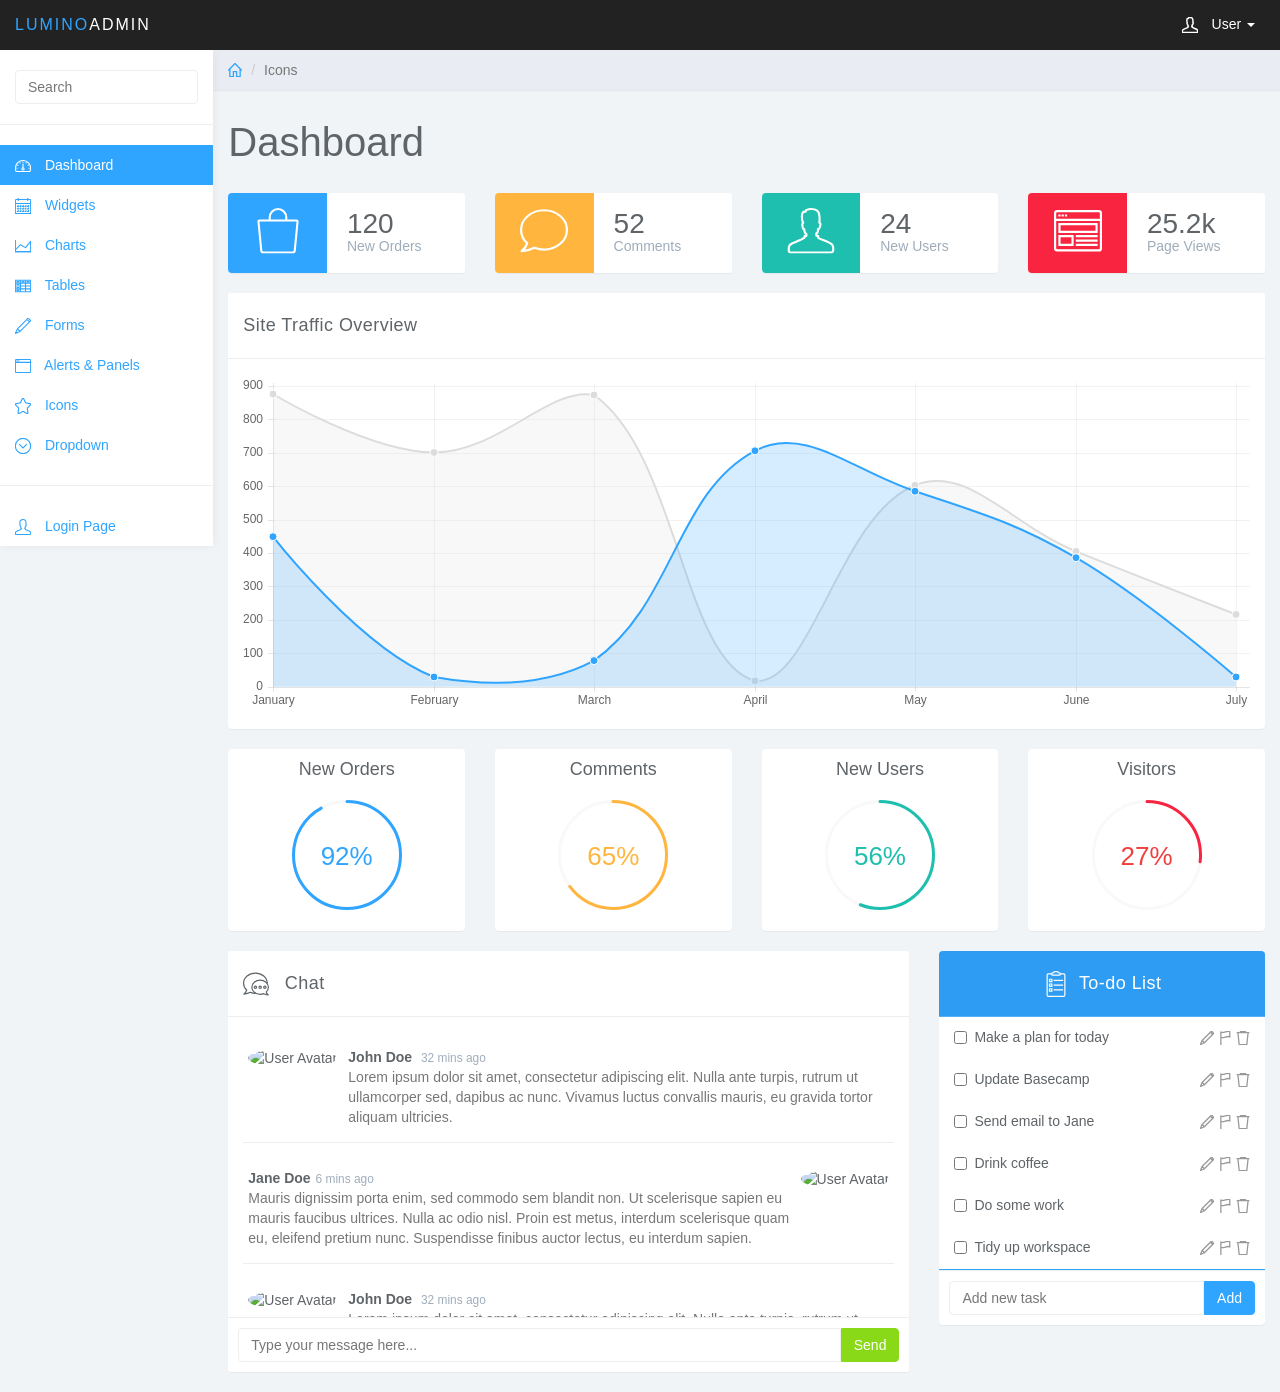
==== commit 1d648138: "Upload assets" ====
--- a/assets/index.html
+++ b/assets/index.html
@@ -1,26 +1,3 @@
-<<<<<<< HEAD
-<!DOCTYPE html>
-<html>
-<head>
-<meta charset="utf-8">
-<meta name="viewport" content="width=device-width, initial-scale=1">
-<title>Lumino - Dashboard</title>
-
-<link href="css/bootstrap.min.css" rel="stylesheet">
-<link href="css/datepicker3.css" rel="stylesheet">
-<link href="css/styles.css" rel="stylesheet">
-
-<!--Icons-->
-<script src="js/lumino.glyphs.js"></script>
-
-<!--[if lt IE 9]>
-<script src="js/html5shiv.js"></script>
-<script src="js/respond.min.js"></script>
-<![endif]-->
-
-</head>
-
-=======
 <!DOCTYPE html>
 <html>
 <head>
@@ -42,7 +19,6 @@
 
 </head>
 
->>>>>>> b8e1cbd99160a5d4d26af44c4f07da8652b2cd90
 <body>
 	<nav class="navbar navbar-inverse navbar-fixed-top" role="navigation">
 		<div class="container-fluid">
@@ -381,13 +357,8 @@
 		</div><!--/.row-->
 	</div>	<!--/.main-->
 
-<<<<<<< HEAD
-	<script src="js/jquery-1.11.1.min.js"></script>
-	<script src="js/bootstrap.min.js"></script>
-=======
 	<script src="js/jquery-1.11.1.min.js"></script>
 	<script src="js/bootstrap.min.js"></script>
->>>>>>> b8e1cbd99160a5d4d26af44c4f07da8652b2cd90
 	<script src="js/chart.min.js"></script>
 	<script src="js/chart-data.js"></script>
 	<script src="js/easypiechart.js"></script>
@@ -411,12 +382,6 @@
 		  if ($(window).width() <= 767) $('#sidebar-collapse').collapse('hide')
 		})
 	</script>	
-<<<<<<< HEAD
-</body>
-
-</html>
-=======
 </body>
 
 </html>
->>>>>>> b8e1cbd99160a5d4d26af44c4f07da8652b2cd90
--- a/assets/css/styles.css
+++ b/assets/css/styles.css
@@ -4,15 +4,9 @@
 */
 
 
-<<<<<<< HEAD
-/*Global Styles*/
-
-body {
-=======
 /*Global Styles*/
 
 body {
->>>>>>> b8e1cbd99160a5d4d26af44c4f07da8652b2cd90
 	background: #f1f4f7;
 	padding-top: 50px;
 	color: #5f6468;
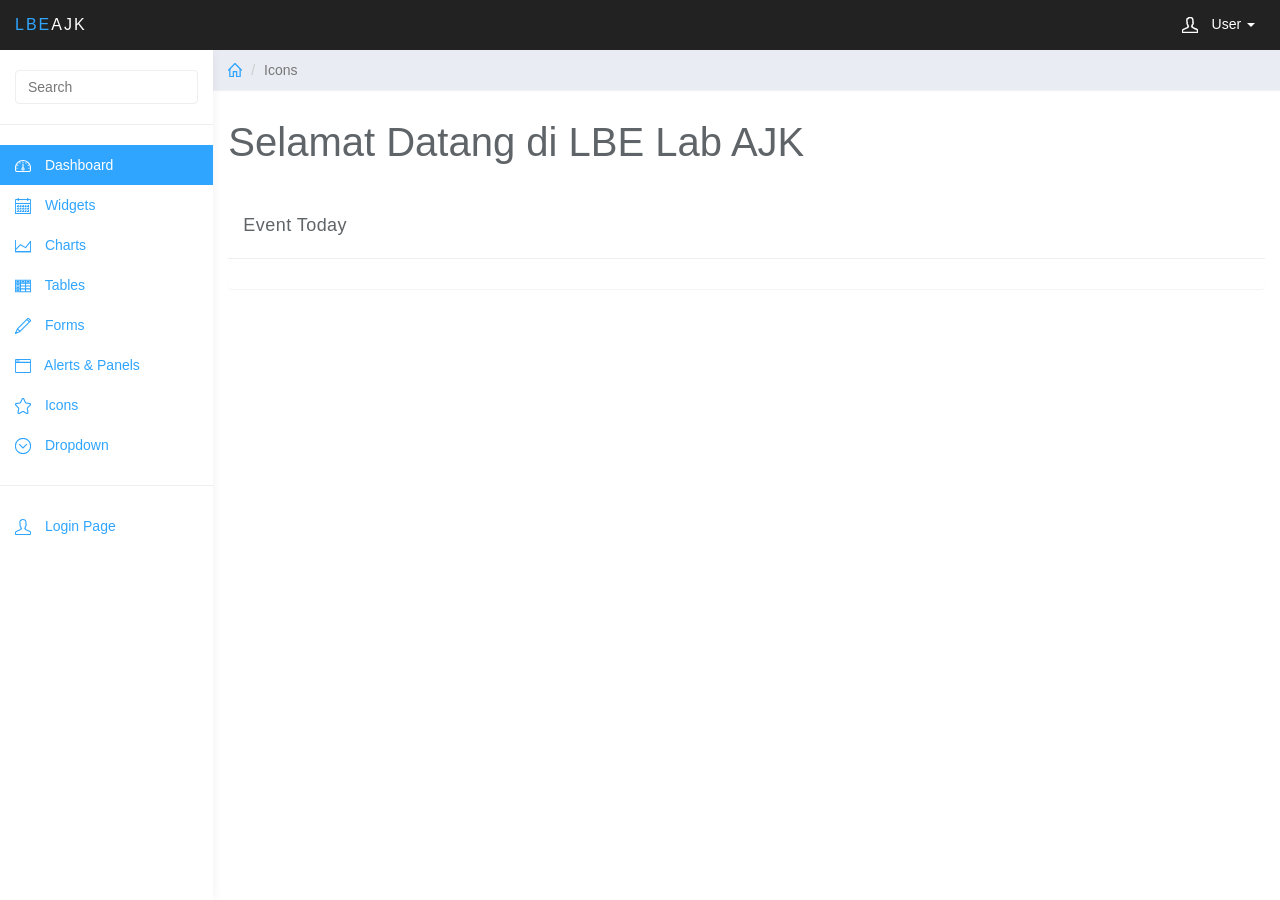
==== commit f1aa3209: "upload" ====
--- a/assets/index.html
+++ b/assets/index.html
@@ -3,7 +3,7 @@
 <head>
 <meta charset="utf-8">
 <meta name="viewport" content="width=device-width, initial-scale=1">
-<title>Lumino - Dashboard</title>
+<title>LBE - AJK</title>
 
 <link href="css/bootstrap.min.css" rel="stylesheet">
 <link href="css/datepicker3.css" rel="stylesheet">
@@ -29,7 +29,7 @@
 					<span class="icon-bar"></span>
 					<span class="icon-bar"></span>
 				</button>
-				<a class="navbar-brand" href="#"><span>Lumino</span>Admin</a>
+				<a class="navbar-brand" href="#"><span>LBE</span>AJK</a>
 				<ul class="user-menu">
 					<li class="dropdown pull-right">
 						<a href="#" class="dropdown-toggle" data-toggle="dropdown"><svg class="glyph stroked male-user"><use xlink:href="#stroked-male-user"></use></svg> User <span class="caret"></span></a>
@@ -97,12 +97,12 @@
 		
 		<div class="row">
 			<div class="col-lg-12">
-				<h1 class="page-header">Dashboard</h1>
-			</div>
-		</div><!--/.row-->
-		
-		<div class="row">
-			<div class="col-xs-12 col-md-6 col-lg-3">
+				<h1 class="page-header">Selamat Datang di LBE Lab AJK</h1>
+			</div>
+		</div><!--/.row-->
+		
+		<div class="row">
+			<!-- <div class="col-xs-12 col-md-6 col-lg-3">
 				<div class="panel panel-blue panel-widget ">
 					<div class="row no-padding">
 						<div class="col-sm-3 col-lg-5 widget-left">
@@ -153,24 +153,24 @@
 						</div>
 					</div>
 				</div>
-			</div>
+			</div> -->
 		</div><!--/.row-->
 		
 		<div class="row">
 			<div class="col-lg-12">
 				<div class="panel panel-default">
-					<div class="panel-heading">Site Traffic Overview</div>
+					<div class="panel-heading">Event Today</div>
 					<div class="panel-body">
 						<div class="canvas-wrapper">
-							<canvas class="main-chart" id="line-chart" height="200" width="600"></canvas>
-						</div>
-					</div>
-				</div>
-			</div>
-		</div><!--/.row-->
-		
-		<div class="row">
-			<div class="col-xs-6 col-md-3">
+							<!-- <canvas class="main-chart" id="line-chart" height="200" width="600"></canvas> -->
+						</div>
+					</div>
+				</div>
+			</div>
+		</div><!--/.row-->
+		
+		<div class="row">
+			<!-- <div class="col-xs-6 col-md-3">
 				<div class="panel panel-default">
 					<div class="panel-body easypiechart-panel">
 						<h4>New Orders</h4>
@@ -205,11 +205,11 @@
 						</div>
 					</div>
 				</div>
-			</div>
+			</div> -->
 		</div><!--/.row-->
 								
 		<div class="row">
-			<div class="col-md-8">
+			<!-- <div class="col-md-8">
 			
 				<div class="panel panel-default chat">
 					<div class="panel-heading" id="accordion"><svg class="glyph stroked two-messages"><use xlink:href="#stroked-two-messages"></use></svg> Chat</div>
@@ -266,12 +266,12 @@
 						</div>
 					</div>
 				</div>
-				
+				 -->
 			</div><!--/.col-->
 			
 			<div class="col-md-4">
 			
-				<div class="panel panel-blue">
+				<!-- <div class="panel panel-blue">
 					<div class="panel-heading dark-overlay"><svg class="glyph stroked clipboard-with-paper"><use xlink:href="#stroked-clipboard-with-paper"></use></svg>To-do List</div>
 					<div class="panel-body">
 						<ul class="todo-list">
@@ -351,7 +351,7 @@
 							</span>
 						</div>
 					</div>
-				</div>
+				</div> -->
 								
 			</div><!--/.col-->
 		</div><!--/.row-->
--- a/assets/css/styles.css
+++ b/assets/css/styles.css
@@ -7,9 +7,11 @@
 /*Global Styles*/
 
 body {
-	background: #f1f4f7;
+	/*background: #f1f4f7;*/
+	background:white;
 	padding-top: 50px;
 	color: #5f6468;
+	font-family: 'Open Sans', sans-serif;
 }
 
 p {
@@ -158,8 +160,8 @@
 .btn-primary.disabled.active,
 .btn-primary[disabled].active,
 fieldset[disabled] .btn-primary.active {
-	background-color: #30a5ff;
-	border-color: #30a5ff;
+	background-color: #53A1FE;
+	border-color: #53A1FE;
 }
 
 .btn-success,
@@ -929,11 +931,22 @@
 	overflow: scroll;
 }
 
-
-
-
-
-
-
-
-
+#lbe{
+	width:100%;
+	background-color: white;
+	border: 1px solid #eee;
+	box-shadow: none;
+}
+
+#lbe:focus {
+	border: 1px solid #30a5ff;
+	outline: 0;
+	box-shadow: inset 0px 0px 0px 1px #30a5ff;
+}
+
+
+
+
+
+
+
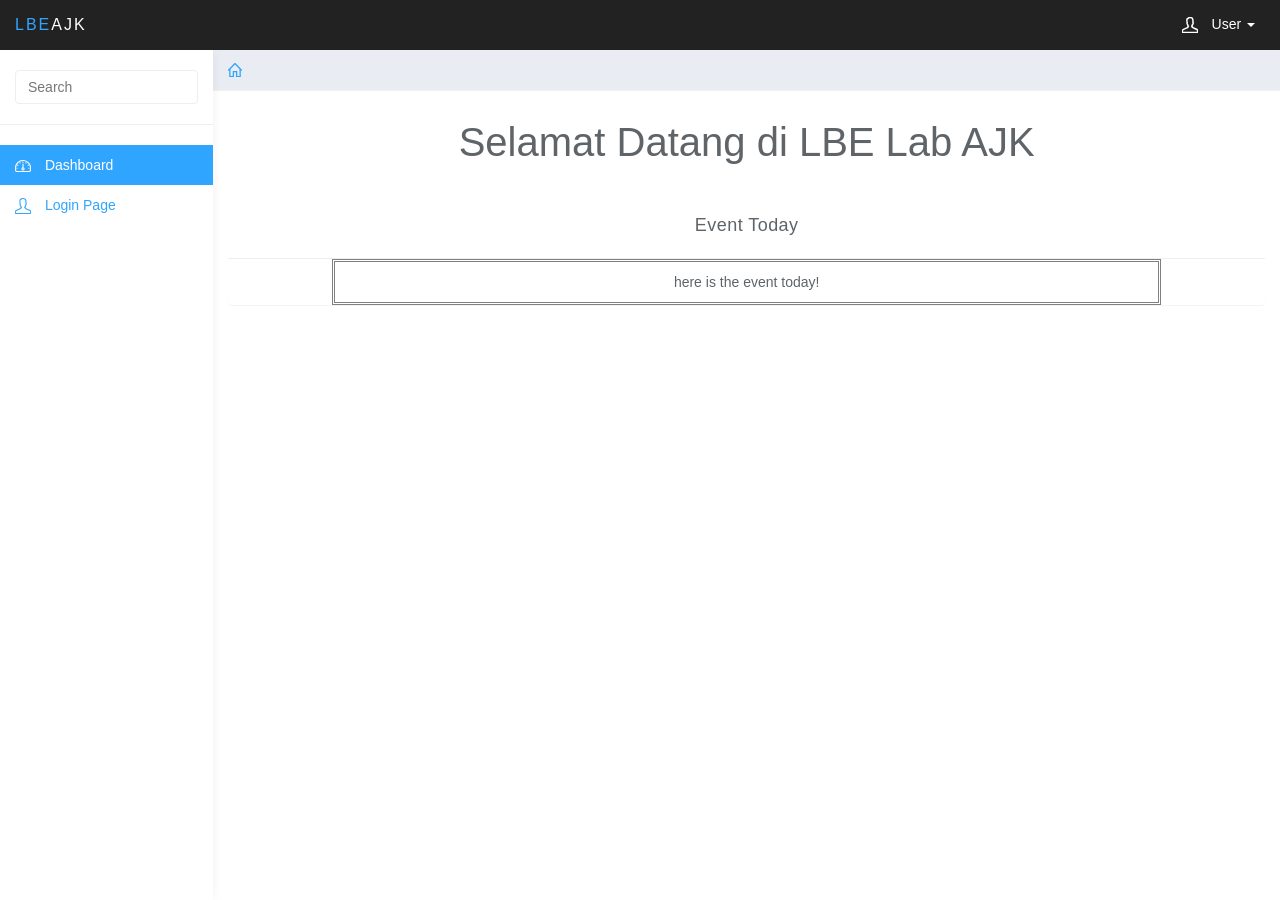
==== commit c3ec0c1a: "update" ====
--- a/assets/index.html
+++ b/assets/index.html
@@ -53,7 +53,7 @@
 		</form>
 		<ul class="nav menu">
 			<li class="active"><a href="index.html"><svg class="glyph stroked dashboard-dial"><use xlink:href="#stroked-dashboard-dial"></use></svg> Dashboard</a></li>
-			<li><a href="widgets.html"><svg class="glyph stroked calendar"><use xlink:href="#stroked-calendar"></use></svg> Widgets</a></li>
+			<!-- <li><a href="widgets.html"><svg class="glyph stroked calendar"><use xlink:href="#stroked-calendar"></use></svg> Widgets</a></li>
 			<li><a href="charts.html"><svg class="glyph stroked line-graph"><use xlink:href="#stroked-line-graph"></use></svg> Charts</a></li>
 			<li><a href="tables.html"><svg class="glyph stroked table"><use xlink:href="#stroked-table"></use></svg> Tables</a></li>
 			<li><a href="forms.html"><svg class="glyph stroked pencil"><use xlink:href="#stroked-pencil"></use></svg> Forms</a></li>
@@ -81,7 +81,7 @@
 					</li>
 				</ul>
 			</li>
-			<li role="presentation" class="divider"></li>
+			<li role="presentation" class="divider"></li> -->
 			<li><a href="login.html"><svg class="glyph stroked male-user"><use xlink:href="#stroked-male-user"></use></svg> Login Page</a></li>
 		</ul>
 
@@ -91,13 +91,13 @@
 		<div class="row">
 			<ol class="breadcrumb">
 				<li><a href="#"><svg class="glyph stroked home"><use xlink:href="#stroked-home"></use></svg></a></li>
-				<li class="active">Icons</li>
+				<!-- <li class="active">Icons</li> -->
 			</ol>
 		</div><!--/.row-->
 		
 		<div class="row">
 			<div class="col-lg-12">
-				<h1 class="page-header">Selamat Datang di LBE Lab AJK</h1>
+				<center><h1 class="page-header">Selamat Datang di LBE Lab AJK</h1></center>
 			</div>
 		</div><!--/.row-->
 		
@@ -159,12 +159,13 @@
 		<div class="row">
 			<div class="col-lg-12">
 				<div class="panel panel-default">
-					<div class="panel-heading">Event Today</div>
-					<div class="panel-body">
-						<div class="canvas-wrapper">
-							<!-- <canvas class="main-chart" id="line-chart" height="200" width="600"></canvas> -->
-						</div>
-					</div>
+					<div class="panel-heading"><center>Event Today</center></div>
+					<center><div class="text-box">
+						here is the event today!
+						<!-- <div class="canvas-wrapper">
+							<canvas class="main-chart" id="line-chart" height="200" width="600"></canvas>
+						</div> -->
+					</div></center>
 				</div>
 			</div>
 		</div><!--/.row-->
@@ -381,7 +382,8 @@
 		$(window).on('resize', function () {
 		  if ($(window).width() <= 767) $('#sidebar-collapse').collapse('hide')
 		})
-	</script>	
+	</script>
+
 </body>
 
 </html>
--- a/assets/css/styles.css
+++ b/assets/css/styles.css
@@ -98,6 +98,27 @@
 
 .navbar-header .navbar-brand span {
 	color: #30a5ff;
+}
+
+.navbar-footer
+{
+	padding: 0.5em;
+	bottom: 0;
+	margin-top:2em;
+	width: 100%;
+	color: #ffffff;
+	font-size: 12px;
+	font-weight: 500;
+	letter-spacing: 1px;
+}
+
+.text-box{
+	position: relative;
+	width: 80%;
+    padding: 10px;
+    border: 3px solid gray;
+    margin: 0;
+    border-style: double;
 }
 
 /*Buttons*/
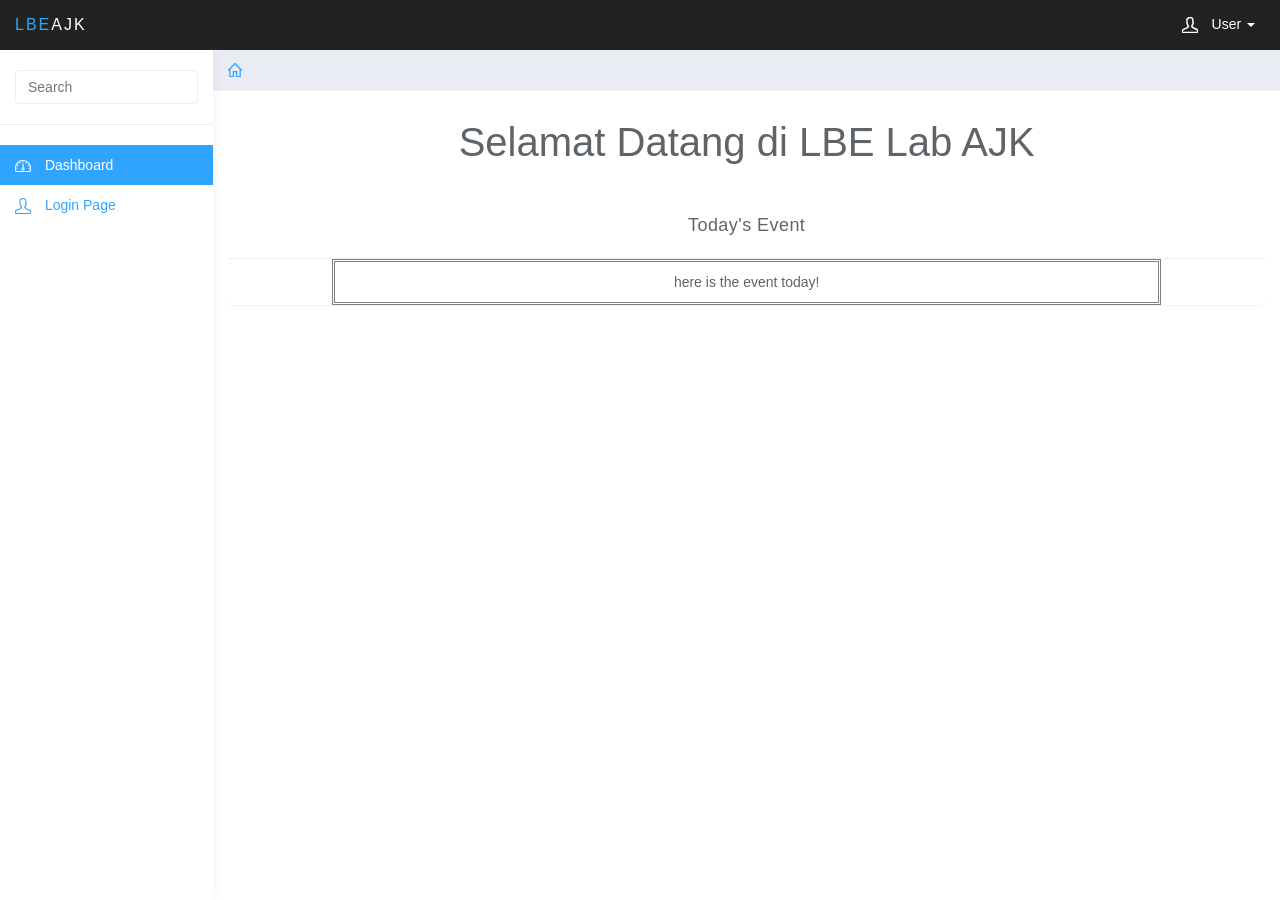
==== commit 8b2e93f8: "update" ====
--- a/assets/index.html
+++ b/assets/index.html
@@ -8,6 +8,7 @@
 <link href="css/bootstrap.min.css" rel="stylesheet">
 <link href="css/datepicker3.css" rel="stylesheet">
 <link href="css/styles.css" rel="stylesheet">
+<link href="https://fonts.googleapis.com/css?family=Open+Sans" rel="stylesheet"> 
 
 <!--Icons-->
 <script src="js/lumino.glyphs.js"></script>
@@ -159,7 +160,7 @@
 		<div class="row">
 			<div class="col-lg-12">
 				<div class="panel panel-default">
-					<div class="panel-heading"><center>Event Today</center></div>
+					<div class="panel-heading"><center>Today's Event</center></div>
 					<center><div class="text-box">
 						here is the event today!
 						<!-- <div class="canvas-wrapper">
--- a/assets/css/styles.css
+++ b/assets/css/styles.css
@@ -155,9 +155,9 @@
 .btn-default.disabled.active,
 .btn-default[disabled].active,
 fieldset[disabled] .btn-default.active {
-	background-color: #e9ecf2;
+	background-color: #ffffff;
 	border-color: #e9ecf2;
-	color: #1b3548;
+	color: #777777;
 }
 
 .btn-primary,
@@ -965,9 +965,23 @@
 	box-shadow: inset 0px 0px 0px 1px #30a5ff;
 }
 
-
-
-
-
-
-
+/*.selectpicker{
+	width:100%;
+}*/
+
+/*.selectpicker{
+	border: 1px solid #eee;
+	box-shadow: none;
+}
+
+.selectpicker:focus {
+	border: 1px solid #30a5ff;
+	outline: 0;
+	box-shadow: inset 0px 0px 0px 1px #30a5ff;
+}
+
+*/
+
+
+
+
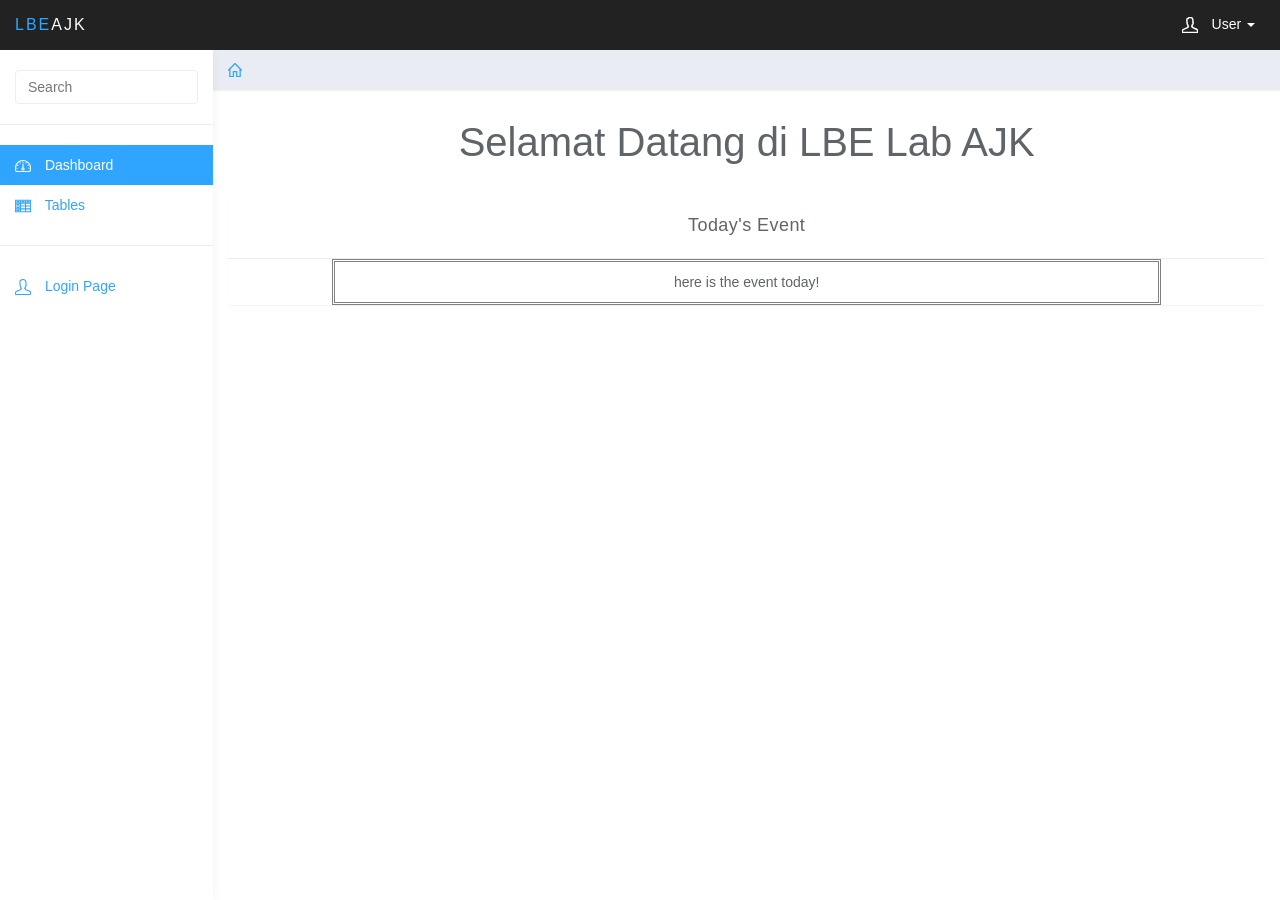
==== commit a7434464: "update" ====
--- a/assets/index.html
+++ b/assets/index.html
@@ -55,9 +55,9 @@
 		<ul class="nav menu">
 			<li class="active"><a href="index.html"><svg class="glyph stroked dashboard-dial"><use xlink:href="#stroked-dashboard-dial"></use></svg> Dashboard</a></li>
 			<!-- <li><a href="widgets.html"><svg class="glyph stroked calendar"><use xlink:href="#stroked-calendar"></use></svg> Widgets</a></li>
-			<li><a href="charts.html"><svg class="glyph stroked line-graph"><use xlink:href="#stroked-line-graph"></use></svg> Charts</a></li>
+			<li><a href="charts.html"><svg class="glyph stroked line-graph"><use xlink:href="#stroked-line-graph"></use></svg> Charts</a></li> -->
 			<li><a href="tables.html"><svg class="glyph stroked table"><use xlink:href="#stroked-table"></use></svg> Tables</a></li>
-			<li><a href="forms.html"><svg class="glyph stroked pencil"><use xlink:href="#stroked-pencil"></use></svg> Forms</a></li>
+			<!-- <li><a href="forms.html"><svg class="glyph stroked pencil"><use xlink:href="#stroked-pencil"></use></svg> Forms</a></li>
 			<li><a href="panels.html"><svg class="glyph stroked app-window"><use xlink:href="#stroked-app-window"></use></svg> Alerts &amp; Panels</a></li>
 			<li><a href="icons.html"><svg class="glyph stroked star"><use xlink:href="#stroked-star"></use></svg> Icons</a></li>
 			<li class="parent ">
@@ -81,8 +81,8 @@
 						</a>
 					</li>
 				</ul>
-			</li>
-			<li role="presentation" class="divider"></li> -->
+			</li> -->
+			<li role="presentation" class="divider"></li>
 			<li><a href="login.html"><svg class="glyph stroked male-user"><use xlink:href="#stroked-male-user"></use></svg> Login Page</a></li>
 		</ul>
 
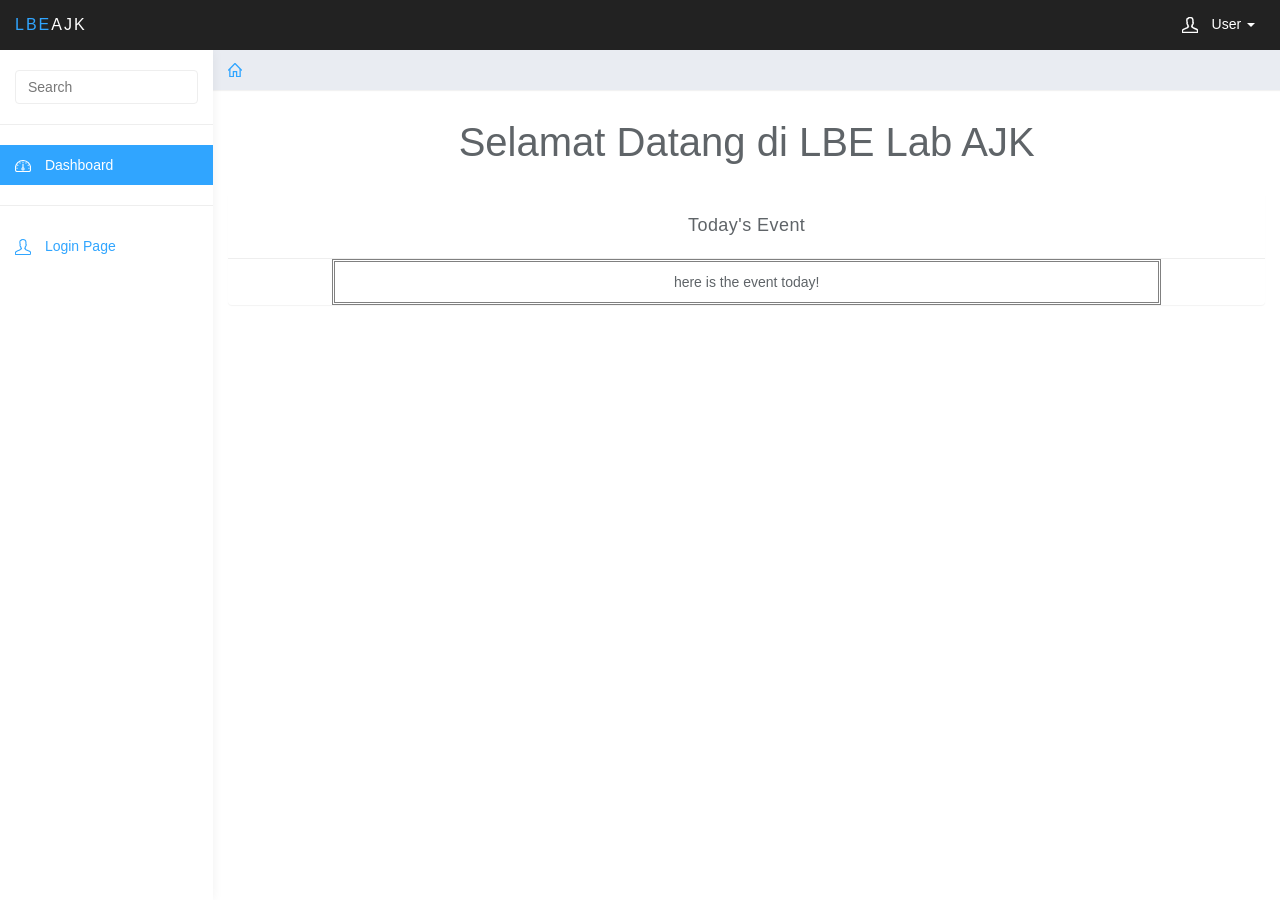
==== commit 07908976: "update" ====
--- a/assets/index.html
+++ b/assets/index.html
@@ -55,8 +55,8 @@
 		<ul class="nav menu">
 			<li class="active"><a href="index.html"><svg class="glyph stroked dashboard-dial"><use xlink:href="#stroked-dashboard-dial"></use></svg> Dashboard</a></li>
 			<!-- <li><a href="widgets.html"><svg class="glyph stroked calendar"><use xlink:href="#stroked-calendar"></use></svg> Widgets</a></li>
-			<li><a href="charts.html"><svg class="glyph stroked line-graph"><use xlink:href="#stroked-line-graph"></use></svg> Charts</a></li> -->
-			<li><a href="tables.html"><svg class="glyph stroked table"><use xlink:href="#stroked-table"></use></svg> Tables</a></li>
+			<li><a href="charts.html"><svg class="glyph stroked line-graph"><use xlink:href'="#stroked-line-graph"></use></svg> Charts</a></li> -->
+			<!-- <li><a href="tables.html"><svg class="glyph stroked table"><use xlink:href="#stroked-table"></use></svg> Tables</a></li> -->
 			<!-- <li><a href="forms.html"><svg class="glyph stroked pencil"><use xlink:href="#stroked-pencil"></use></svg> Forms</a></li>
 			<li><a href="panels.html"><svg class="glyph stroked app-window"><use xlink:href="#stroked-app-window"></use></svg> Alerts &amp; Panels</a></li>
 			<li><a href="icons.html"><svg class="glyph stroked star"><use xlink:href="#stroked-star"></use></svg> Icons</a></li>
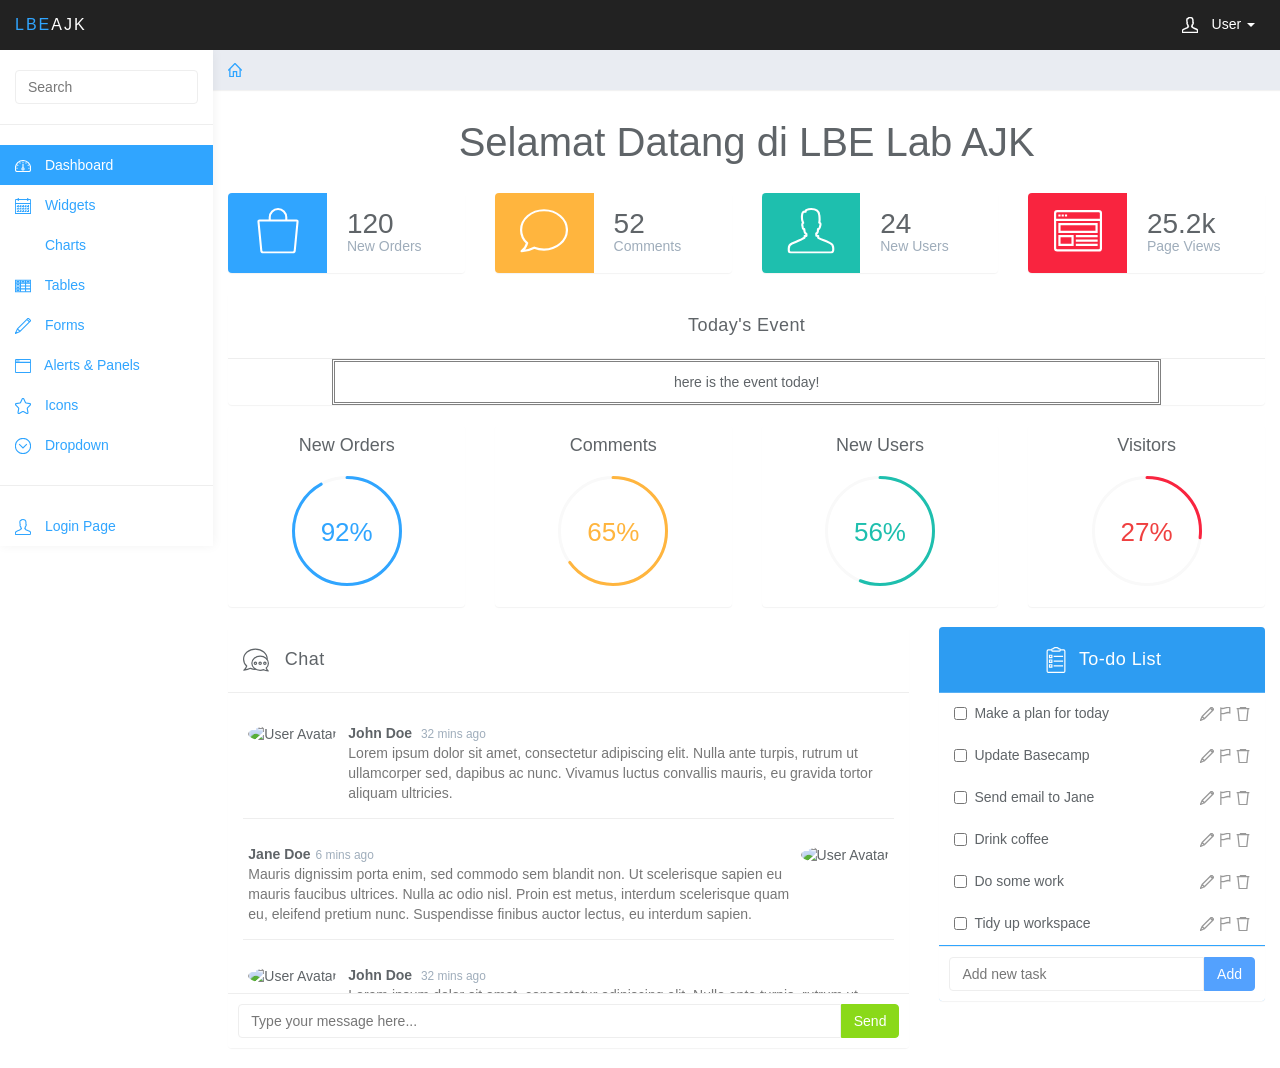
==== commit b979bf24: "update" ====
--- a/assets/index.html
+++ b/assets/index.html
@@ -54,10 +54,10 @@
 		</form>
 		<ul class="nav menu">
 			<li class="active"><a href="index.html"><svg class="glyph stroked dashboard-dial"><use xlink:href="#stroked-dashboard-dial"></use></svg> Dashboard</a></li>
-			<!-- <li><a href="widgets.html"><svg class="glyph stroked calendar"><use xlink:href="#stroked-calendar"></use></svg> Widgets</a></li>
-			<li><a href="charts.html"><svg class="glyph stroked line-graph"><use xlink:href'="#stroked-line-graph"></use></svg> Charts</a></li> -->
-			<!-- <li><a href="tables.html"><svg class="glyph stroked table"><use xlink:href="#stroked-table"></use></svg> Tables</a></li> -->
-			<!-- <li><a href="forms.html"><svg class="glyph stroked pencil"><use xlink:href="#stroked-pencil"></use></svg> Forms</a></li>
+			<li><a href="widgets.html"><svg class="glyph stroked calendar"><use xlink:href="#stroked-calendar"></use></svg> Widgets</a></li>
+			<li><a href="charts.html"><svg class="glyph stroked line-graph"><use xlink:href'="#stroked-line-graph"></use></svg> Charts</a></li>
+			<li><a href="tables.html"><svg class="glyph stroked table"><use xlink:href="#stroked-table"></use></svg> Tables</a></li>
+			<li><a href="forms.html"><svg class="glyph stroked pencil"><use xlink:href="#stroked-pencil"></use></svg> Forms</a></li>
 			<li><a href="panels.html"><svg class="glyph stroked app-window"><use xlink:href="#stroked-app-window"></use></svg> Alerts &amp; Panels</a></li>
 			<li><a href="icons.html"><svg class="glyph stroked star"><use xlink:href="#stroked-star"></use></svg> Icons</a></li>
 			<li class="parent ">
@@ -81,7 +81,7 @@
 						</a>
 					</li>
 				</ul>
-			</li> -->
+			</li>
 			<li role="presentation" class="divider"></li>
 			<li><a href="login.html"><svg class="glyph stroked male-user"><use xlink:href="#stroked-male-user"></use></svg> Login Page</a></li>
 		</ul>
@@ -103,7 +103,7 @@
 		</div><!--/.row-->
 		
 		<div class="row">
-			<!-- <div class="col-xs-12 col-md-6 col-lg-3">
+			<div class="col-xs-12 col-md-6 col-lg-3">
 				<div class="panel panel-blue panel-widget ">
 					<div class="row no-padding">
 						<div class="col-sm-3 col-lg-5 widget-left">
@@ -154,7 +154,7 @@
 						</div>
 					</div>
 				</div>
-			</div> -->
+			</div>
 		</div><!--/.row-->
 		
 		<div class="row">
@@ -172,7 +172,7 @@
 		</div><!--/.row-->
 		
 		<div class="row">
-			<!-- <div class="col-xs-6 col-md-3">
+			<div class="col-xs-6 col-md-3">
 				<div class="panel panel-default">
 					<div class="panel-body easypiechart-panel">
 						<h4>New Orders</h4>
@@ -207,11 +207,11 @@
 						</div>
 					</div>
 				</div>
-			</div> -->
+			</div>
 		</div><!--/.row-->
 								
 		<div class="row">
-			<!-- <div class="col-md-8">
+			<div class="col-md-8">
 			
 				<div class="panel panel-default chat">
 					<div class="panel-heading" id="accordion"><svg class="glyph stroked two-messages"><use xlink:href="#stroked-two-messages"></use></svg> Chat</div>
@@ -268,12 +268,12 @@
 						</div>
 					</div>
 				</div>
-				 -->
+				
 			</div><!--/.col-->
 			
 			<div class="col-md-4">
 			
-				<!-- <div class="panel panel-blue">
+				<div class="panel panel-blue">
 					<div class="panel-heading dark-overlay"><svg class="glyph stroked clipboard-with-paper"><use xlink:href="#stroked-clipboard-with-paper"></use></svg>To-do List</div>
 					<div class="panel-body">
 						<ul class="todo-list">
@@ -353,7 +353,7 @@
 							</span>
 						</div>
 					</div>
-				</div> -->
+				</div>
 								
 			</div><!--/.col-->
 		</div><!--/.row-->
